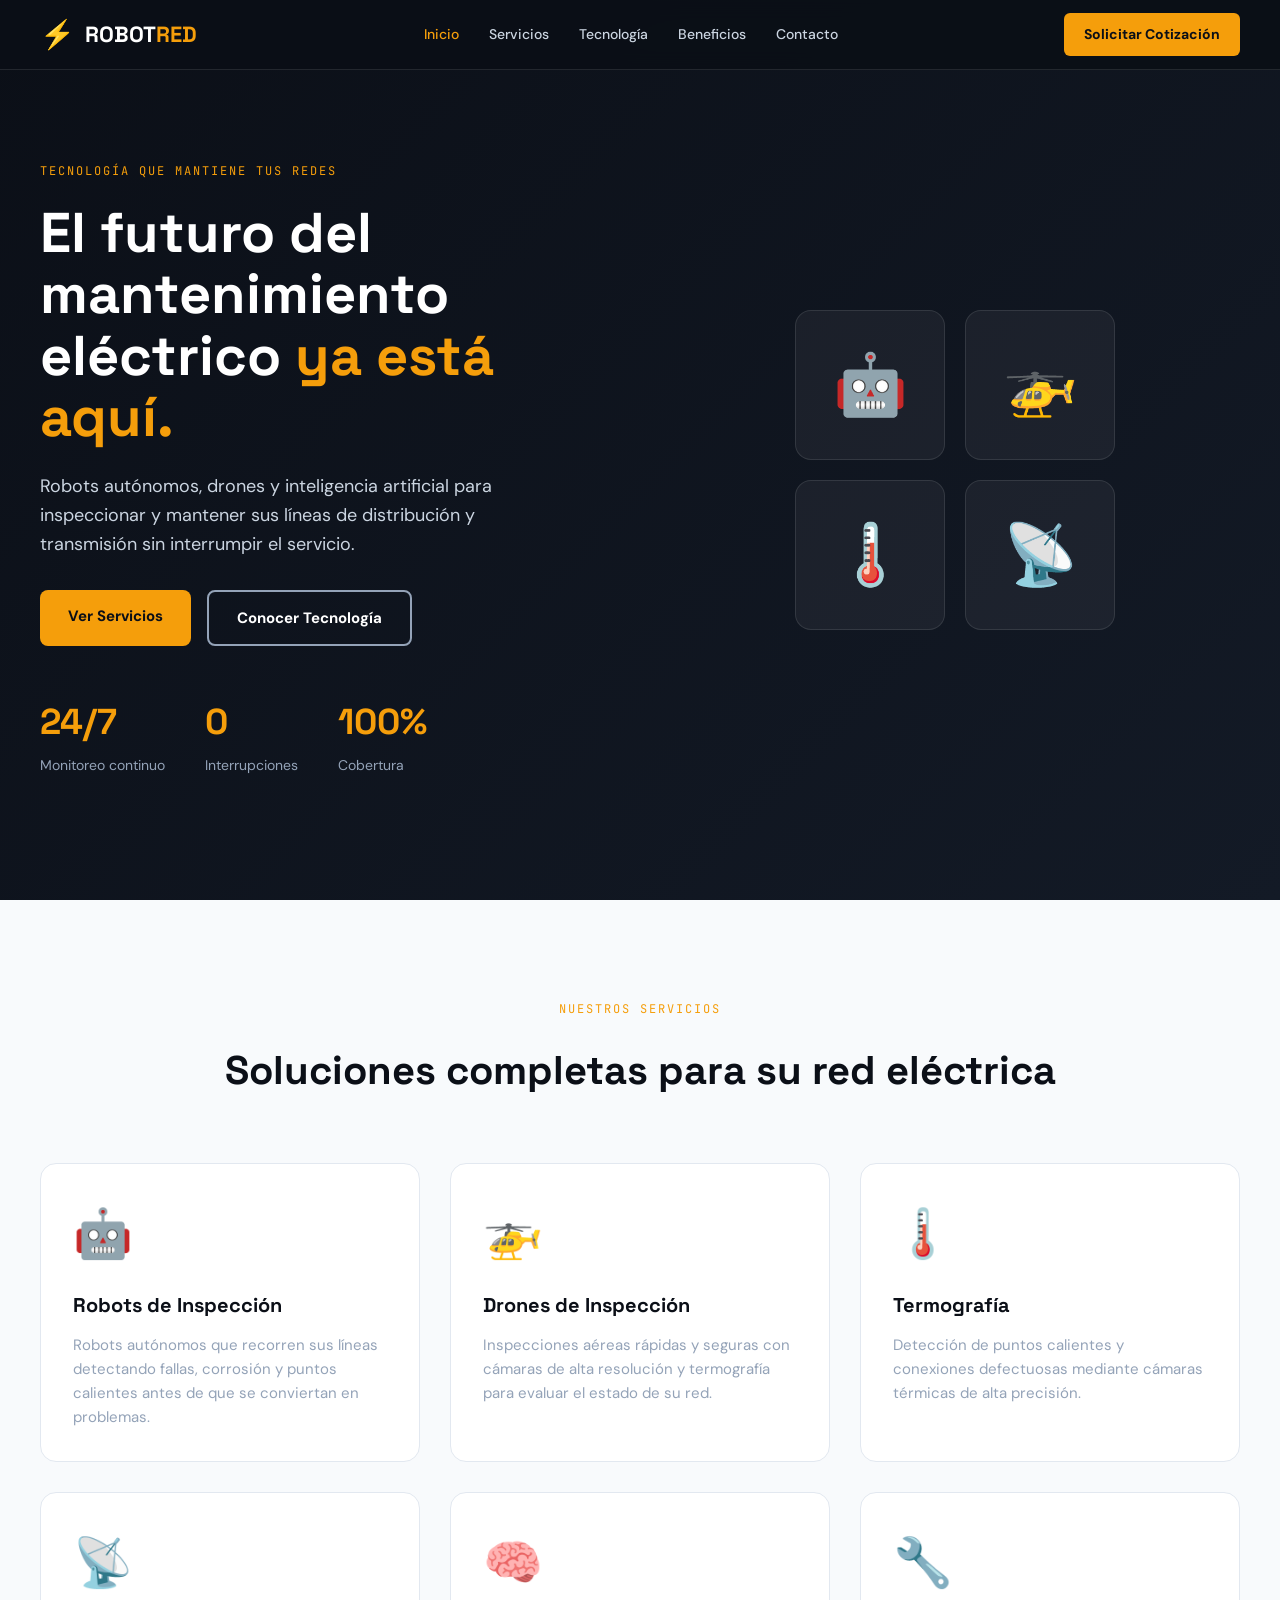
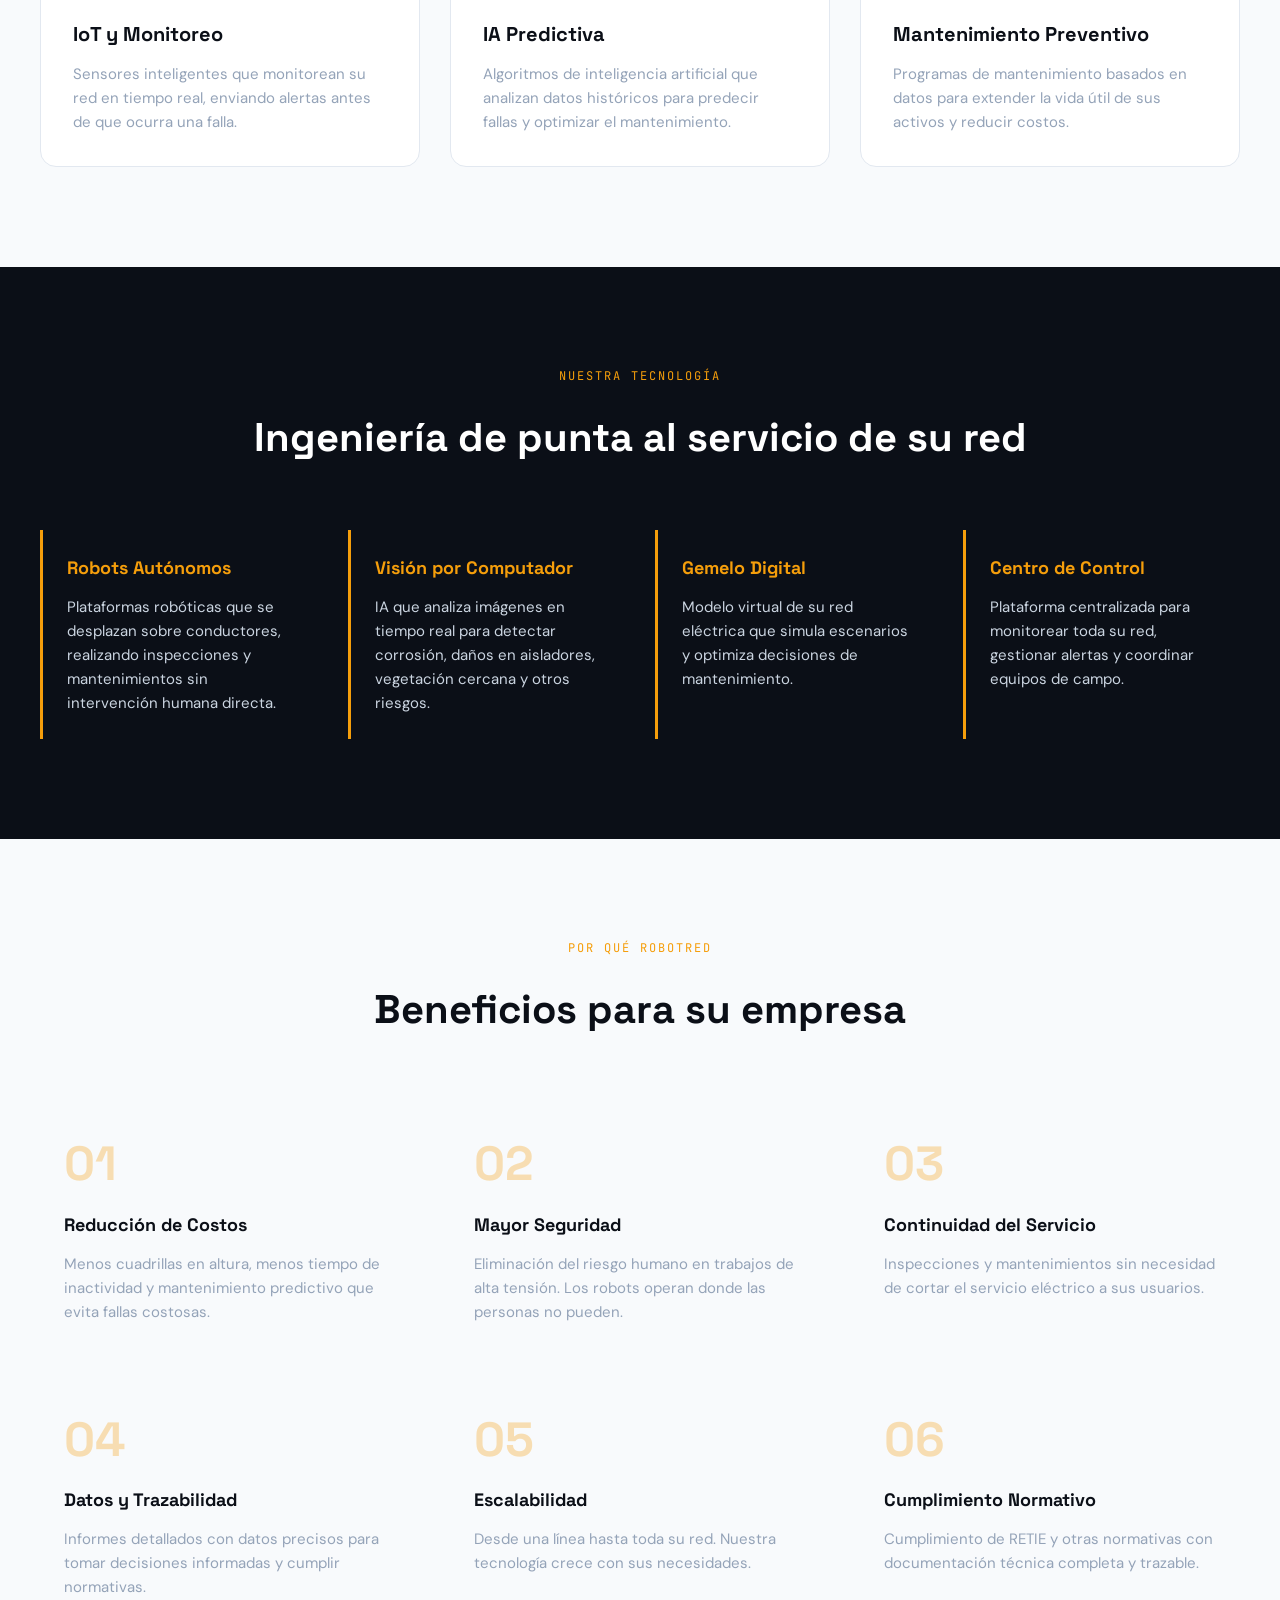
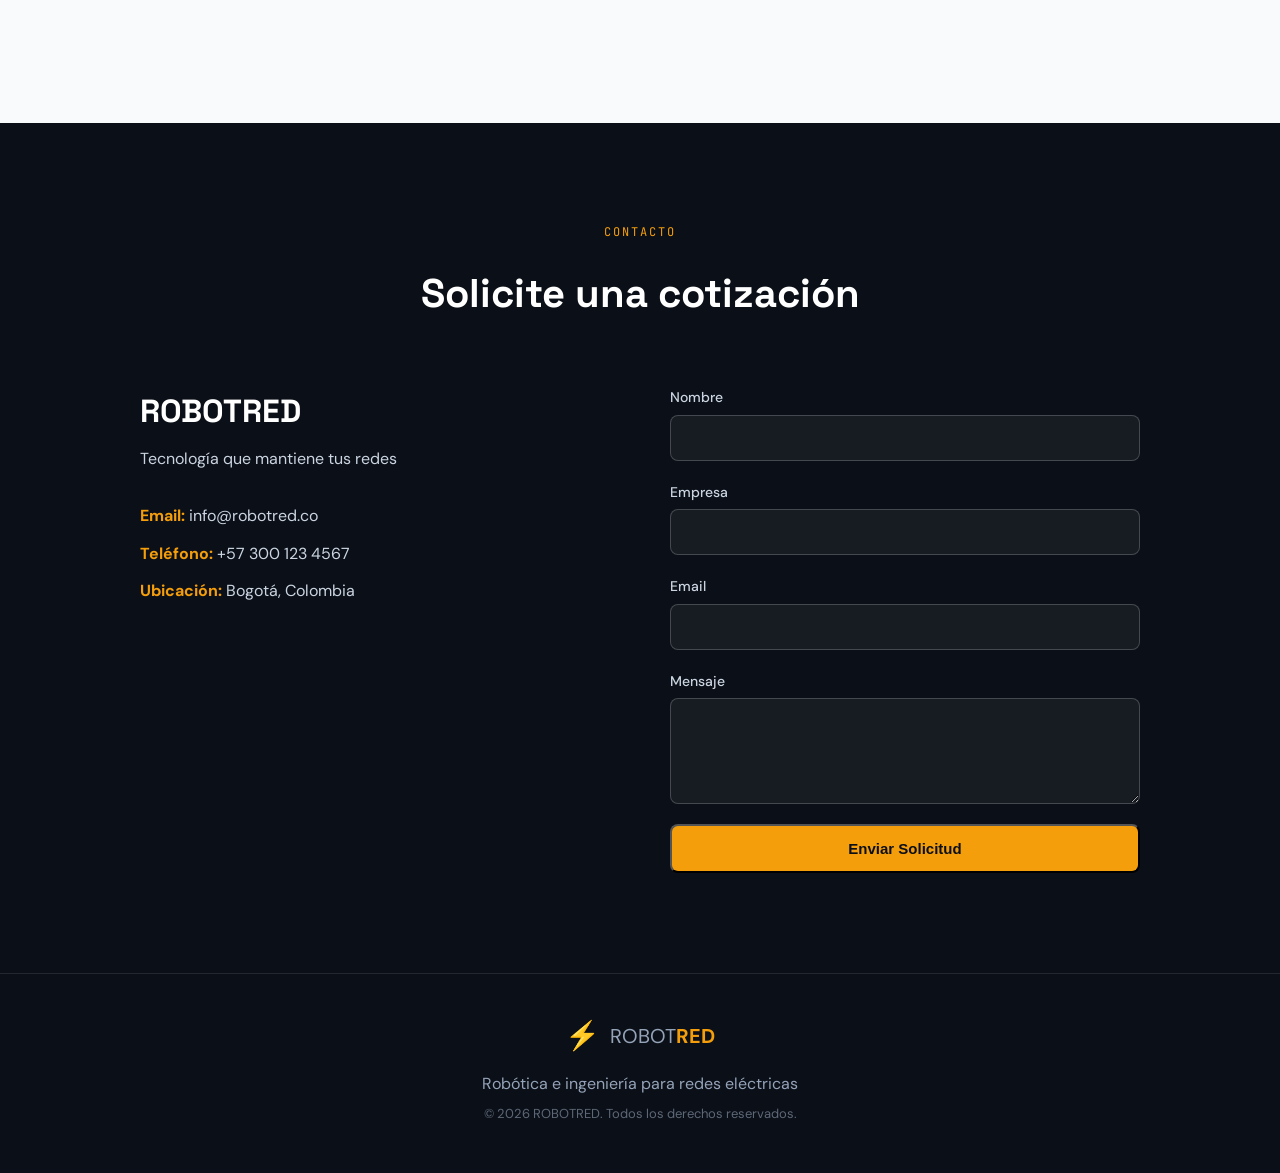
==== index.html @ 76679ec8 "feat: ROBOTRED - sitio comercial de robótica para redes eléctricas" ====
<!DOCTYPE html>
<html lang="es">
<head>
  <meta charset="UTF-8">
  <meta name="viewport" content="width=device-width, initial-scale=1.0">
  <title>ROBOTRED — Robótica para Redes Eléctricas</title>
  <meta name="description" content="ROBOTRED: Tecnología robótica para el mantenimiento de líneas de distribución y transmisión eléctrica. Drones, robots, termografía e IA.">
  <link rel="preconnect" href="https://fonts.googleapis.com">
  <link rel="preconnect" href="https://fonts.gstatic.com" crossorigin>
  <link href="https://fonts.googleapis.com/css2?family=Space+Grotesk:wght@400;500;600;700&family=DM+Sans:wght@400;500;700&family=JetBrains+Mono:wght@400;500&display=swap" rel="stylesheet">
  <link rel="stylesheet" href="styles.css">
</head>
<body>
  <header class="topbar">
    <a class="brand" href="#inicio">
      <span class="brand-icon">⚡</span>
      <span class="brand-text">ROBOT<strong>RED</strong></span>
    </a>
    <nav>
      <a href="#inicio" class="active">Inicio</a>
      <a href="#servicios">Servicios</a>
      <a href="#tecnologia">Tecnología</a>
      <a href="#beneficios">Beneficios</a>
      <a href="#contacto">Contacto</a>
    </nav>
    <a class="cta-button" href="#contacto">Solicitar Cotización</a>
  </header>

  <main id="inicio">
    <section class="hero">
      <div class="hero-content">
        <p class="eyebrow">TECNOLOGÍA QUE MANTIENE TUS REDES</p>
        <h1>El futuro del mantenimiento eléctrico <em>ya está aquí.</em></h1>
        <p class="lede">Robots autónomos, drones y inteligencia artificial para inspeccionar y mantener sus líneas de distribución y transmisión sin interrumpir el servicio.</p>
        <div class="hero-actions">
          <a class="button primary" href="#servicios">Ver Servicios</a>
          <a class="button secondary" href="#tecnologia">Conocer Tecnología</a>
        </div>
        <div class="hero-stats">
          <div class="stat"><strong>24/7</strong><span>Monitoreo continuo</span></div>
          <div class="stat"><strong>0</strong><span>Interrupciones</span></div>
          <div class="stat"><strong>100%</strong><span>Cobertura</span></div>
        </div>
      </div>
      <div class="hero-visual">
        <div class="visual-grid">
          <div class="visual-item v1">🤖</div>
          <div class="visual-item v2">🚁</div>
          <div class="visual-item v3">🌡️</div>
          <div class="visual-item v4">📡</div>
        </div>
      </div>
    </section>

    <section id="servicios" class="section">
      <div class="section-header">
        <p class="eyebrow">NUESTROS SERVICIOS</p>
        <h2>Soluciones completas para su red eléctrica</h2>
      </div>
      <div class="services-grid">
        <div class="service-card">
          <div class="service-icon">🤖</div>
          <h3>Robots de Inspección</h3>
          <p>Robots autónomos que recorren sus líneas detectando fallas, corrosión y puntos calientes antes de que se conviertan en problemas.</p>
        </div>
        <div class="service-card">
          <div class="service-icon">🚁</div>
          <h3>Drones de Inspección</h3>
          <p>Inspecciones aéreas rápidas y seguras con cámaras de alta resolución y termografía para evaluar el estado de su red.</p>
        </div>
        <div class="service-card">
          <div class="service-icon">🌡️</div>
          <h3>Termografía</h3>
          <p>Detección de puntos calientes y conexiones defectuosas mediante cámaras térmicas de alta precisión.</p>
        </div>
        <div class="service-card">
          <div class="service-icon">📡</div>
          <h3>IoT y Monitoreo</h3>
          <p>Sensores inteligentes que monitorean su red en tiempo real, enviando alertas antes de que ocurra una falla.</p>
        </div>
        <div class="service-card">
          <div class="service-icon">🧠</div>
          <h3>IA Predictiva</h3>
          <p>Algoritmos de inteligencia artificial que analizan datos históricos para predecir fallas y optimizar el mantenimiento.</p>
        </div>
        <div class="service-card">
          <div class="service-icon">🔧</div>
          <h3>Mantenimiento Preventivo</h3>
          <p>Programas de mantenimiento basados en datos para extender la vida útil de sus activos y reducir costos.</p>
        </div>
      </div>
    </section>

    <section id="tecnologia" class="section section-dark">
      <div class="section-header">
        <p class="eyebrow">NUESTRA TECNOLOGÍA</p>
        <h2>Ingeniería de punta al servicio de su red</h2>
      </div>
      <div class="tech-grid">
        <div class="tech-item">
          <h4>Robots Autónomos</h4>
          <p>Plataformas robóticas que se desplazan sobre conductores, realizando inspecciones y mantenimientos sin intervención humana directa.</p>
        </div>
        <div class="tech-item">
          <h4>Visión por Computador</h4>
          <p>IA que analiza imágenes en tiempo real para detectar corrosión, daños en aisladores, vegetación cercana y otros riesgos.</p>
        </div>
        <div class="tech-item">
          <h4>Gemelo Digital</h4>
          <p>Modelo virtual de su red eléctrica que simula escenarios y optimiza decisiones de mantenimiento.</p>
        </div>
        <div class="tech-item">
          <h4>Centro de Control</h4>
          <p>Plataforma centralizada para monitorear toda su red, gestionar alertas y coordinar equipos de campo.</p>
        </div>
      </div>
    </section>

    <section id="beneficios" class="section">
      <div class="section-header">
        <p class="eyebrow">POR QUÉ ROBOTRED</p>
        <h2>Beneficios para su empresa</h2>
      </div>
      <div class="benefits-grid">
        <div class="benefit-item">
          <span class="benefit-number">01</span>
          <h4>Reducción de Costos</h4>
          <p>Menos cuadrillas en altura, menos tiempo de inactividad y mantenimiento predictivo que evita fallas costosas.</p>
        </div>
        <div class="benefit-item">
          <span class="benefit-number">02</span>
          <h4>Mayor Seguridad</h4>
          <p>Eliminación del riesgo humano en trabajos de alta tensión. Los robots operan donde las personas no pueden.</p>
        </div>
        <div class="benefit-item">
          <span class="benefit-number">03</span>
          <h4>Continuidad del Servicio</h4>
          <p>Inspecciones y mantenimientos sin necesidad de cortar el servicio eléctrico a sus usuarios.</p>
        </div>
        <div class="benefit-item">
          <span class="benefit-number">04</span>
          <h4>Datos y Trazabilidad</h4>
          <p>Informes detallados con datos precisos para tomar decisiones informadas y cumplir normativas.</p>
        </div>
        <div class="benefit-item">
          <span class="benefit-number">05</span>
          <h4>Escalabilidad</h4>
          <p>Desde una línea hasta toda su red. Nuestra tecnología crece con sus necesidades.</p>
        </div>
        <div class="benefit-item">
          <span class="benefit-number">06</span>
          <h4>Cumplimiento Normativo</h4>
          <p>Cumplimiento de RETIE y otras normativas con documentación técnica completa y trazable.</p>
        </div>
      </div>
    </section>

    <section id="contacto" class="section section-dark">
      <div class="section-header">
        <p class="eyebrow">CONTACTO</p>
        <h2>Solicite una cotización</h2>
      </div>
      <div class="contact-grid">
        <div class="contact-info">
          <h3>ROBOTRED</h3>
          <p>Tecnología que mantiene tus redes</p>
          <div class="contact-details">
            <p><strong>Email:</strong> info@robotred.co</p>
            <p><strong>Teléfono:</strong> +57 300 123 4567</p>
            <p><strong>Ubicación:</strong> Bogotá, Colombia</p>
          </div>
        </div>
        <form class="contact-form" onsubmit="event.preventDefault(); alert('Gracias por su contacto. Nos comunicaremos pronto.');">
          <div class="form-group">
            <label for="nombre">Nombre</label>
            <input type="text" id="nombre" required>
          </div>
          <div class="form-group">
            <label for="empresa">Empresa</label>
            <input type="text" id="empresa" required>
          </div>
          <div class="form-group">
            <label for="email">Email</label>
            <input type="email" id="email" required>
          </div>
          <div class="form-group">
            <label for="mensaje">Mensaje</label>
            <textarea id="mensaje" rows="4" required></textarea>
          </div>
          <button type="submit" class="button primary full-width">Enviar Solicitud</button>
        </form>
      </div>
    </section>
  </main>

  <footer>
    <div class="footer-content">
      <div class="footer-brand">
        <span class="brand-icon">⚡</span>
        <span class="brand-text">ROBOT<strong>RED</strong></span>
      </div>
      <p>Robótica e ingeniería para redes eléctricas</p>
      <p class="copyright">© 2026 ROBOTRED. Todos los derechos reservados.</p>
    </div>
  </footer>

  <script src="app.js"></script>
</body>
</html>
---- styles.css ----
:root {
  --navy: #0B0F17;
  --navy-2: #131A26;
  --blue: #0284C7;
  --blue-light: #38BDF8;
  --amber: #F59E0B;
  --amber-light: #FBBF24;
  --white: #FFFFFF;
  --gray: #94A3B8;
  --gray-light: #CBD5E1;
  --bg: #F8FAFC;
}

* {
  margin: 0;
  padding: 0;
  box-sizing: border-box;
}

html {
  scroll-behavior: smooth;
}

body {
  font-family: 'DM Sans', sans-serif;
  color: var(--navy);
  background: var(--bg);
  line-height: 1.6;
}

.topbar {
  position: fixed;
  top: 0;
  left: 0;
  right: 0;
  height: 70px;
  background: rgba(11, 15, 23, 0.95);
  backdrop-filter: blur(10px);
  display: flex;
  align-items: center;
  justify-content: space-between;
  padding: 0 40px;
  z-index: 1000;
  border-bottom: 1px solid rgba(255,255,255,0.1);
}

.brand {
  display: flex;
  align-items: center;
  gap: 10px;
  text-decoration: none;
  color: var(--white);
  font-family: 'Space Grotesk', sans-serif;
  font-size: 22px;
  font-weight: 700;
}

.brand-icon {
  color: var(--amber);
  font-size: 28px;
}

.brand-text strong {
  color: var(--amber);
}

nav {
  display: flex;
  gap: 30px;
}

nav a {
  color: var(--gray-light);
  text-decoration: none;
  font-size: 14px;
  font-weight: 500;
  transition: color 0.2s;
}

nav a:hover,
nav a.active {
  color: var(--amber);
}

.cta-button {
  background: var(--amber);
  color: var(--navy);
  padding: 10px 20px;
  border-radius: 6px;
  text-decoration: none;
  font-weight: 700;
  font-size: 14px;
  transition: background 0.2s, transform 0.2s;
}

.cta-button:hover {
  background: var(--amber-light);
  transform: translateY(-1px);
}

.hero {
  min-height: 100vh;
  display: grid;
  grid-template-columns: 1fr 1fr;
  align-items: center;
  gap: 60px;
  padding: 120px 40px 80px;
  background: linear-gradient(135deg, var(--navy) 0%, var(--navy-2) 100%);
  color: var(--white);
}

.eyebrow {
  font-family: 'JetBrains Mono', monospace;
  font-size: 12px;
  letter-spacing: 2px;
  color: var(--amber);
  margin-bottom: 20px;
}

.hero h1 {
  font-family: 'Space Grotesk', sans-serif;
  font-size: 56px;
  font-weight: 700;
  line-height: 1.1;
  margin-bottom: 24px;
}

.hero h1 em {
  color: var(--amber);
  font-style: normal;
}

.lede {
  font-size: 18px;
  color: var(--gray-light);
  margin-bottom: 32px;
  max-width: 500px;
}

.hero-actions {
  display: flex;
  gap: 16px;
  margin-bottom: 48px;
}

.button {
  padding: 14px 28px;
  border-radius: 8px;
  text-decoration: none;
  font-weight: 700;
  font-size: 15px;
  transition: all 0.2s;
  display: inline-block;
}

.button.primary {
  background: var(--amber);
  color: var(--navy);
}

.button.primary:hover {
  background: var(--amber-light);
  transform: translateY(-2px);
}

.button.secondary {
  background: transparent;
  color: var(--white);
  border: 2px solid var(--gray);
}

.button.secondary:hover {
  border-color: var(--amber);
  color: var(--amber);
}

.hero-stats {
  display: flex;
  gap: 40px;
}

.stat strong {
  display: block;
  font-family: 'Space Grotesk', sans-serif;
  font-size: 36px;
  color: var(--amber);
}

.stat span {
  font-size: 14px;
  color: var(--gray);
}

.hero-visual {
  display: flex;
  align-items: center;
  justify-content: center;
}

.visual-grid {
  display: grid;
  grid-template-columns: repeat(2, 1fr);
  gap: 20px;
}

.visual-item {
  width: 150px;
  height: 150px;
  background: rgba(255,255,255,0.05);
  border: 1px solid rgba(255,255,255,0.1);
  border-radius: 16px;
  display: flex;
  align-items: center;
  justify-content: center;
  font-size: 60px;
  transition: transform 0.3s, background 0.3s;
}

.visual-item:hover {
  transform: scale(1.05);
  background: rgba(245, 158, 11, 0.1);
}

.section {
  padding: 100px 40px;
}

.section-dark {
  background: var(--navy);
  color: var(--white);
}

.section-header {
  text-align: center;
  margin-bottom: 60px;
}

.section-header h2 {
  font-family: 'Space Grotesk', sans-serif;
  font-size: 40px;
  margin-top: 10px;
}

.services-grid {
  display: grid;
  grid-template-columns: repeat(auto-fit, minmax(300px, 1fr));
  gap: 30px;
  max-width: 1200px;
  margin: 0 auto;
}

.service-card {
  background: var(--white);
  padding: 32px;
  border-radius: 16px;
  border: 1px solid #E2E8F0;
  transition: transform 0.2s, box-shadow 0.2s;
}

.service-card:hover {
  transform: translateY(-4px);
  box-shadow: 0 10px 30px rgba(0,0,0,0.1);
}

.service-icon {
  font-size: 48px;
  margin-bottom: 16px;
}

.service-card h3 {
  font-family: 'Space Grotesk', sans-serif;
  font-size: 20px;
  margin-bottom: 12px;
}

.service-card p {
  color: var(--gray);
  font-size: 15px;
}

.tech-grid {
  display: grid;
  grid-template-columns: repeat(auto-fit, minmax(250px, 1fr));
  gap: 30px;
  max-width: 1200px;
  margin: 0 auto;
}

.tech-item {
  padding: 24px;
  border-left: 3px solid var(--amber);
}

.tech-item h4 {
  font-family: 'Space Grotesk', sans-serif;
  font-size: 18px;
  margin-bottom: 12px;
  color: var(--amber);
}

.tech-item p {
  color: var(--gray-light);
  font-size: 15px;
}

.benefits-grid {
  display: grid;
  grid-template-columns: repeat(auto-fit, minmax(300px, 1fr));
  gap: 30px;
  max-width: 1200px;
  margin: 0 auto;
}

.benefit-item {
  padding: 24px;
}

.benefit-number {
  font-family: 'Space Grotesk', sans-serif;
  font-size: 48px;
  font-weight: 700;
  color: var(--amber);
  opacity: 0.3;
  display: block;
  margin-bottom: 8px;
}

.benefit-item h4 {
  font-family: 'Space Grotesk', sans-serif;
  font-size: 18px;
  margin-bottom: 12px;
}

.benefit-item p {
  color: var(--gray);
  font-size: 15px;
}

.contact-grid {
  display: grid;
  grid-template-columns: 1fr 1fr;
  gap: 60px;
  max-width: 1000px;
  margin: 0 auto;
}

.contact-info h3 {
  font-family: 'Space Grotesk', sans-serif;
  font-size: 32px;
  margin-bottom: 8px;
}

.contact-info > p {
  color: var(--gray-light);
  margin-bottom: 32px;
}

.contact-details p {
  margin-bottom: 12px;
  color: var(--gray-light);
}

.contact-details strong {
  color: var(--amber);
}

.contact-form {
  display: flex;
  flex-direction: column;
  gap: 20px;
}

.form-group {
  display: flex;
  flex-direction: column;
  gap: 6px;
}

.form-group label {
  font-size: 14px;
  font-weight: 500;
  color: var(--gray-light);
}

.form-group input,
.form-group textarea {
  padding: 12px 16px;
  border-radius: 8px;
  border: 1px solid rgba(255,255,255,0.2);
  background: rgba(255,255,255,0.05);
  color: var(--white);
  font-family: 'DM Sans', sans-serif;
  font-size: 15px;
}

.form-group input:focus,
.form-group textarea:focus {
  outline: none;
  border-color: var(--amber);
}

.full-width {
  width: 100%;
  text-align: center;
}

footer {
  background: var(--navy);
  color: var(--gray);
  padding: 40px;
  text-align: center;
  border-top: 1px solid rgba(255,255,255,0.1);
}

.footer-brand {
  display: flex;
  align-items: center;
  justify-content: center;
  gap: 10px;
  margin-bottom: 12px;
}

.footer-brand .brand-text {
  font-size: 20px;
}

.footer-content p {
  margin-bottom: 8px;
}

.copyright {
  font-size: 13px;
  opacity: 0.6;
}

@media (max-width: 768px) {
  .topbar {
    padding: 0 20px;
  }

  nav {
    display: none;
  }

  .hero {
    grid-template-columns: 1fr;
    padding: 100px 20px 60px;
  }

  .hero h1 {
    font-size: 36px;
  }

  .hero-stats {
    flex-direction: column;
    gap: 20px;
  }

  .visual-grid {
    grid-template-columns: repeat(2, 1fr);
  }

  .visual-item {
    width: 100px;
    height: 100px;
    font-size: 40px;
  }

  .section {
    padding: 60px 20px;
  }

  .section-header h2 {
    font-size: 28px;
  }

  .contact-grid {
    grid-template-columns: 1fr;
  }
}
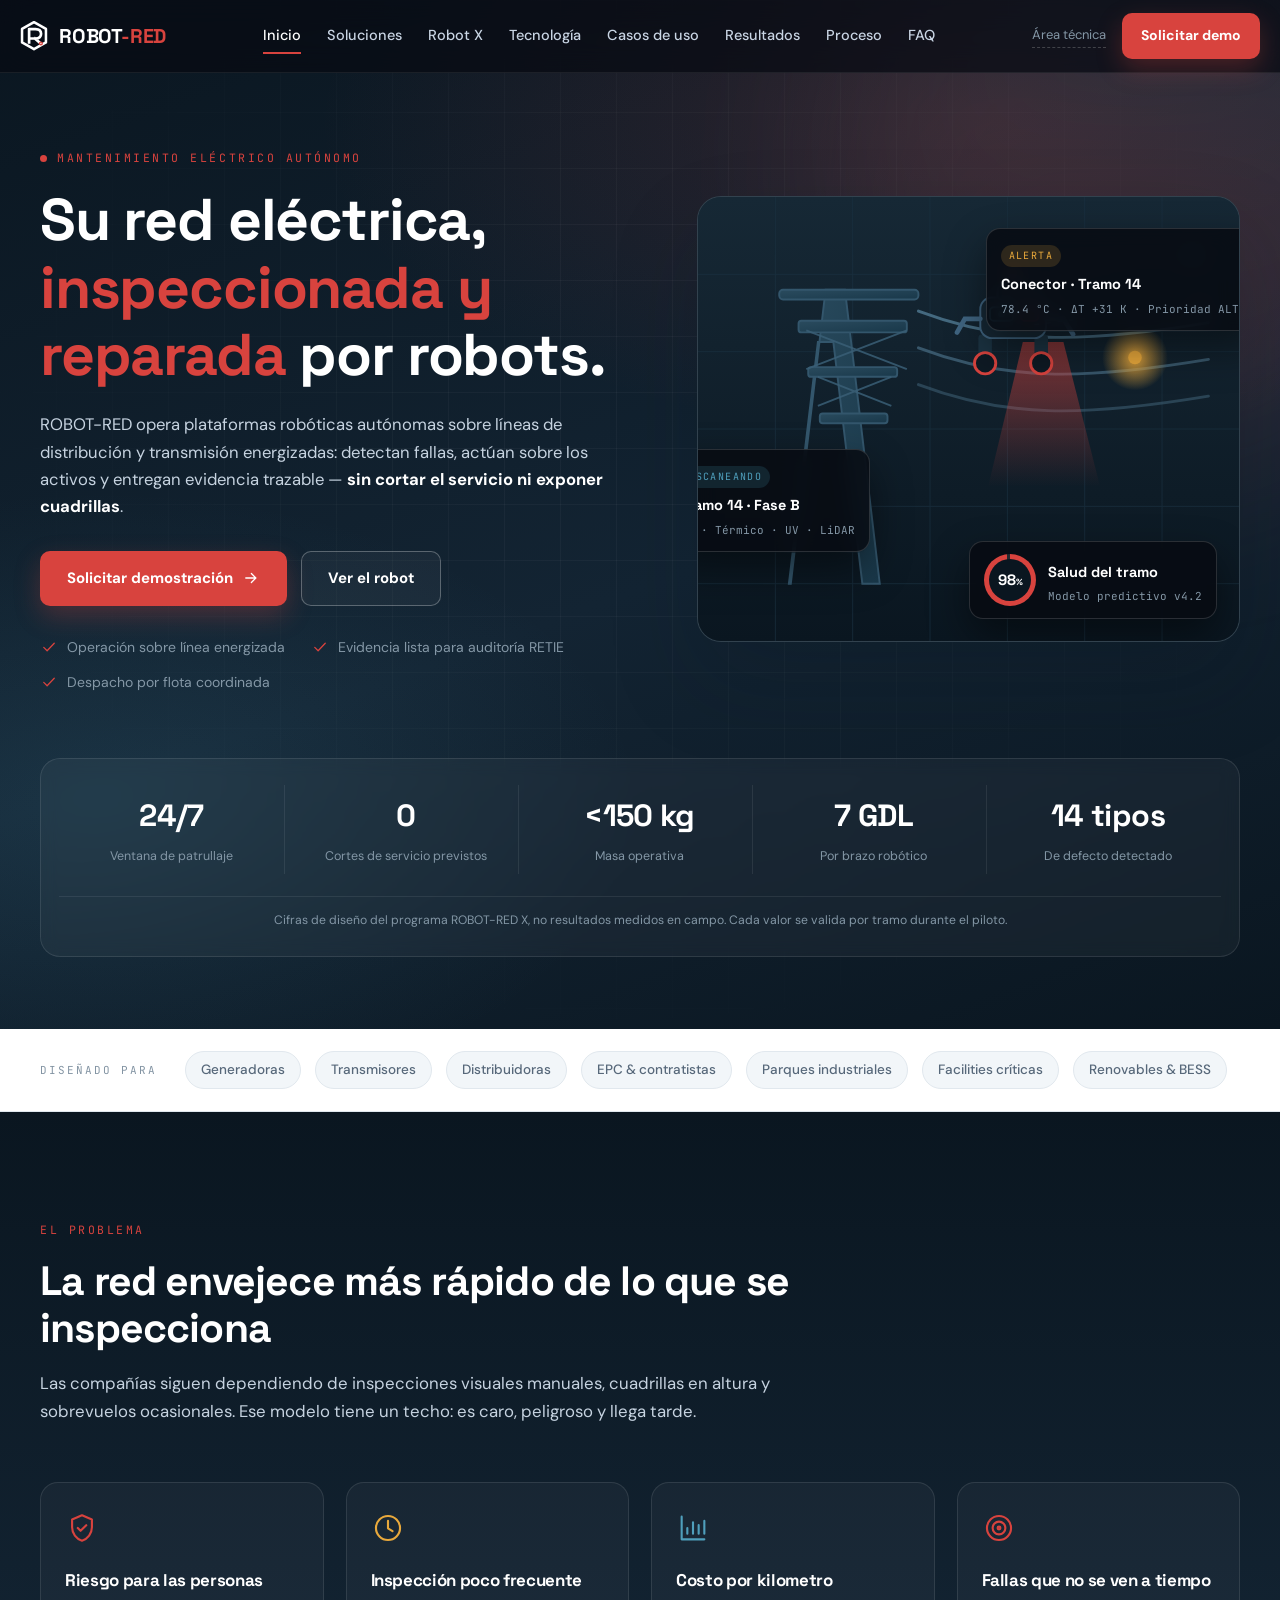
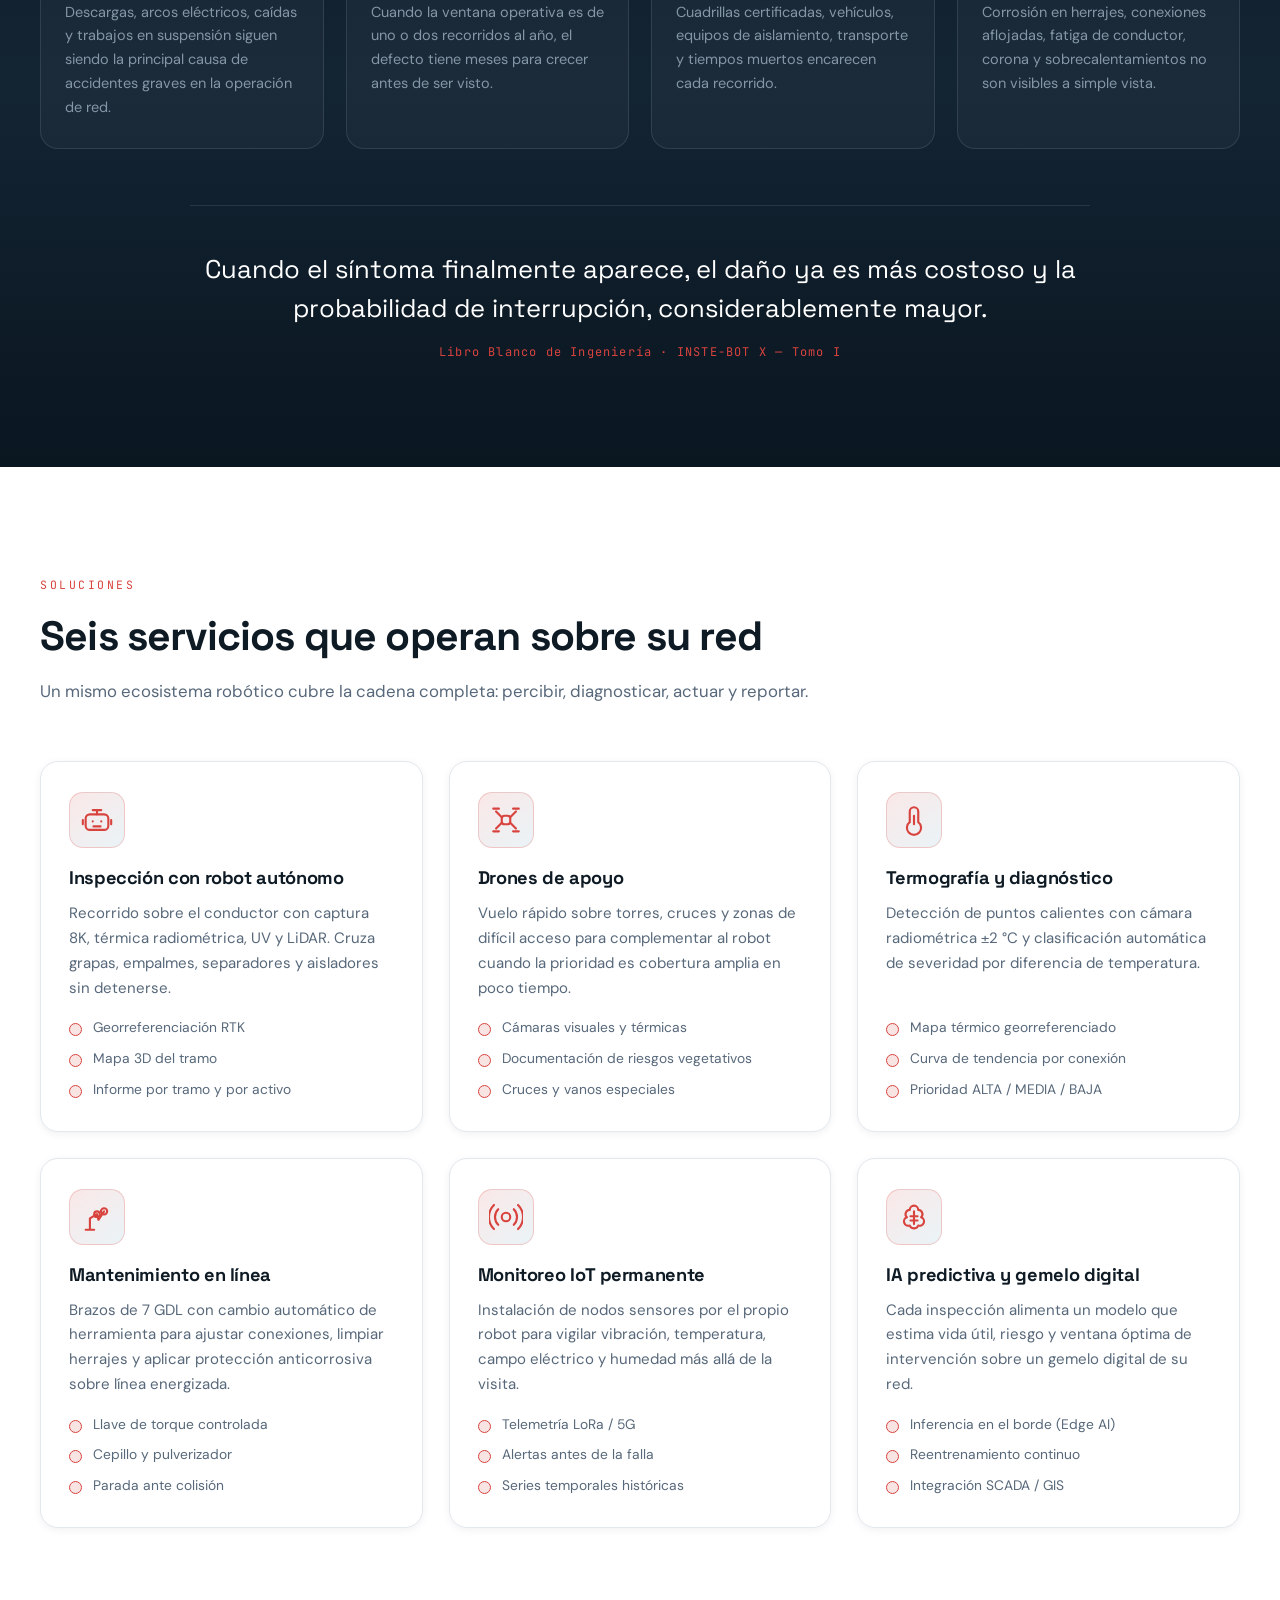
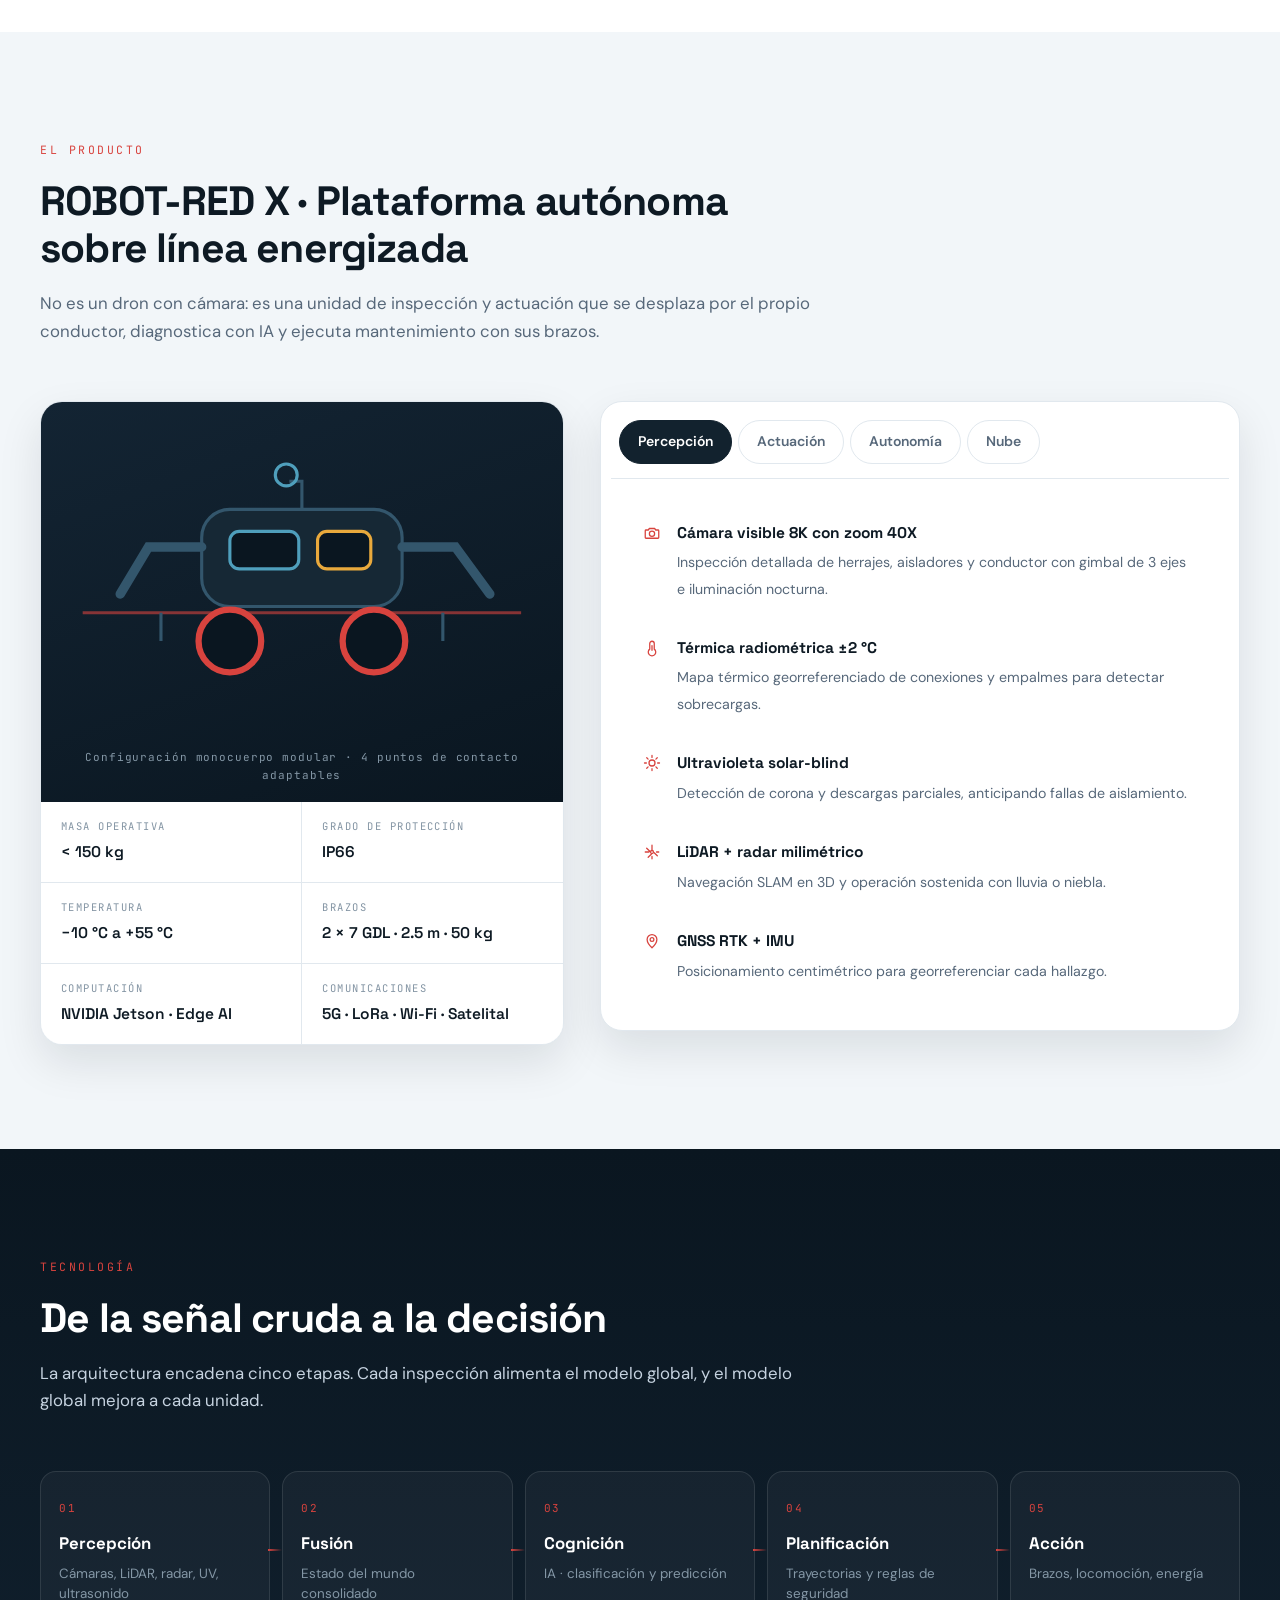
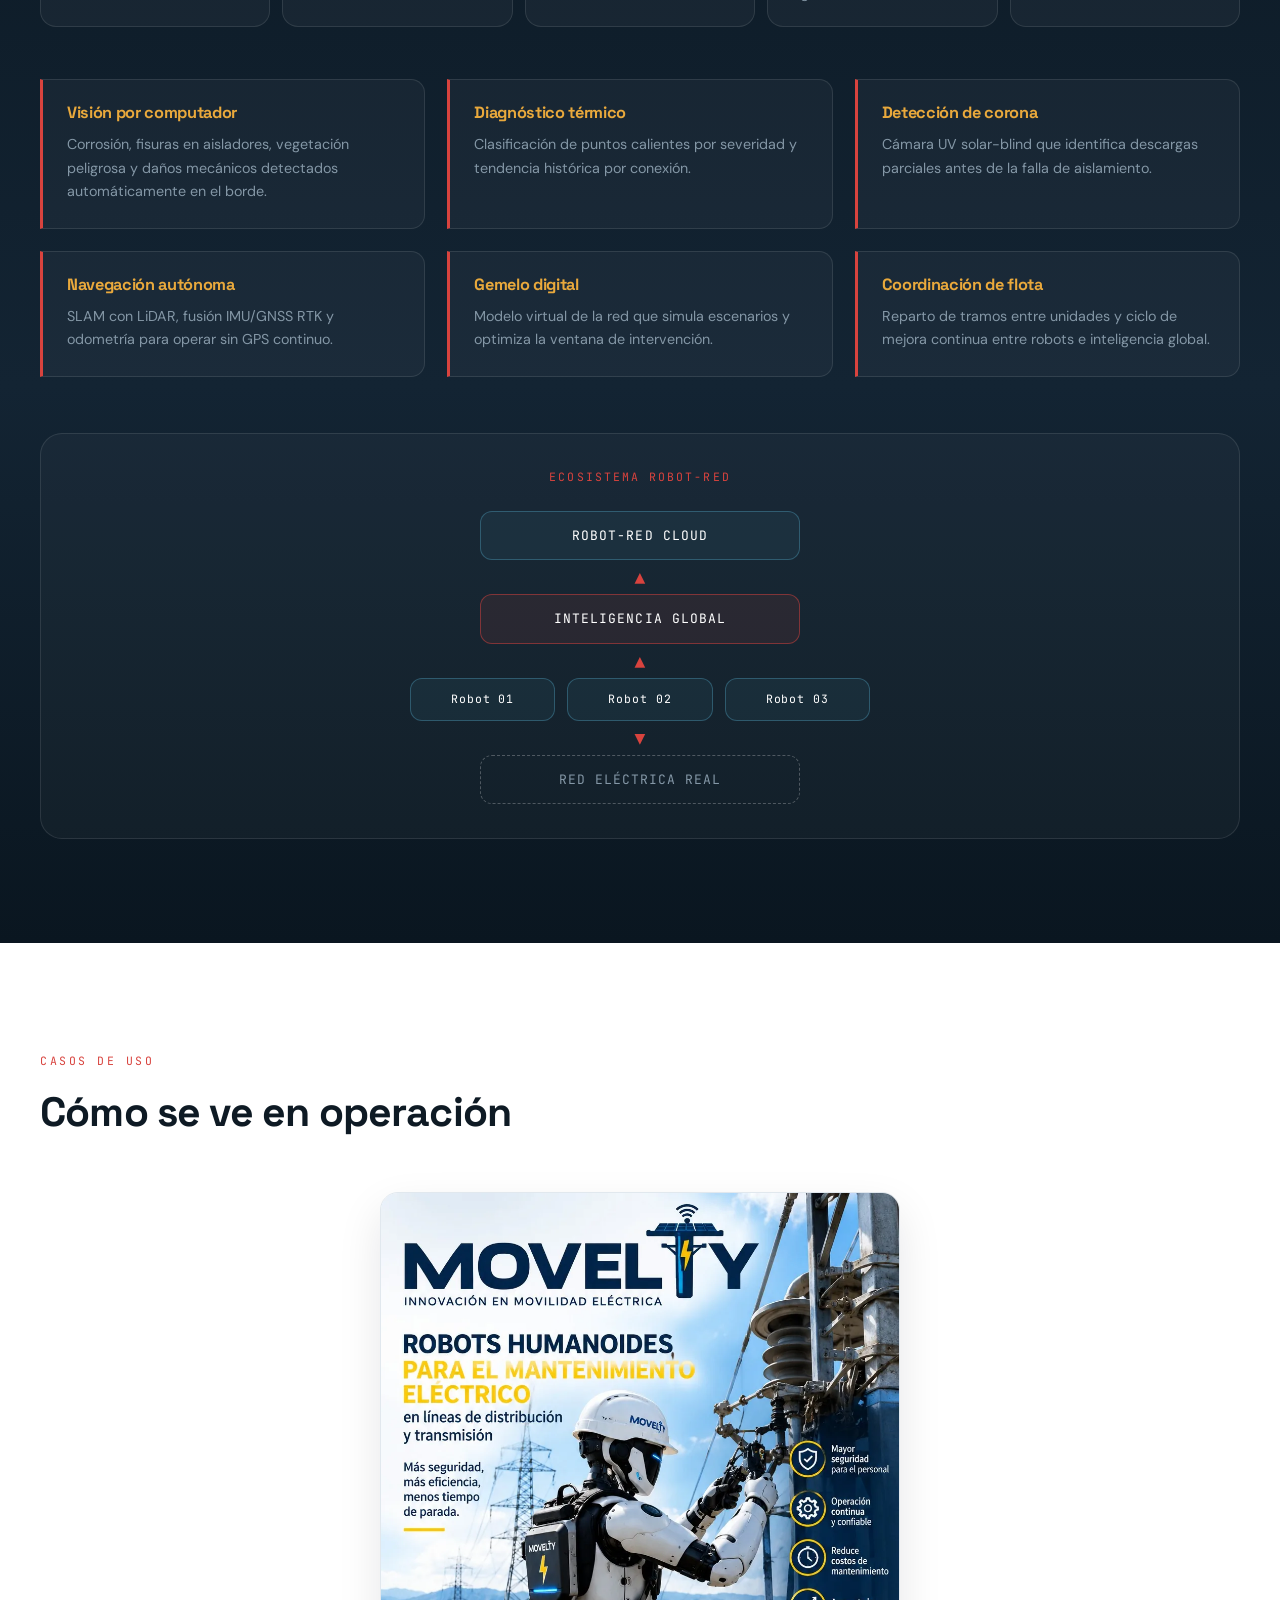
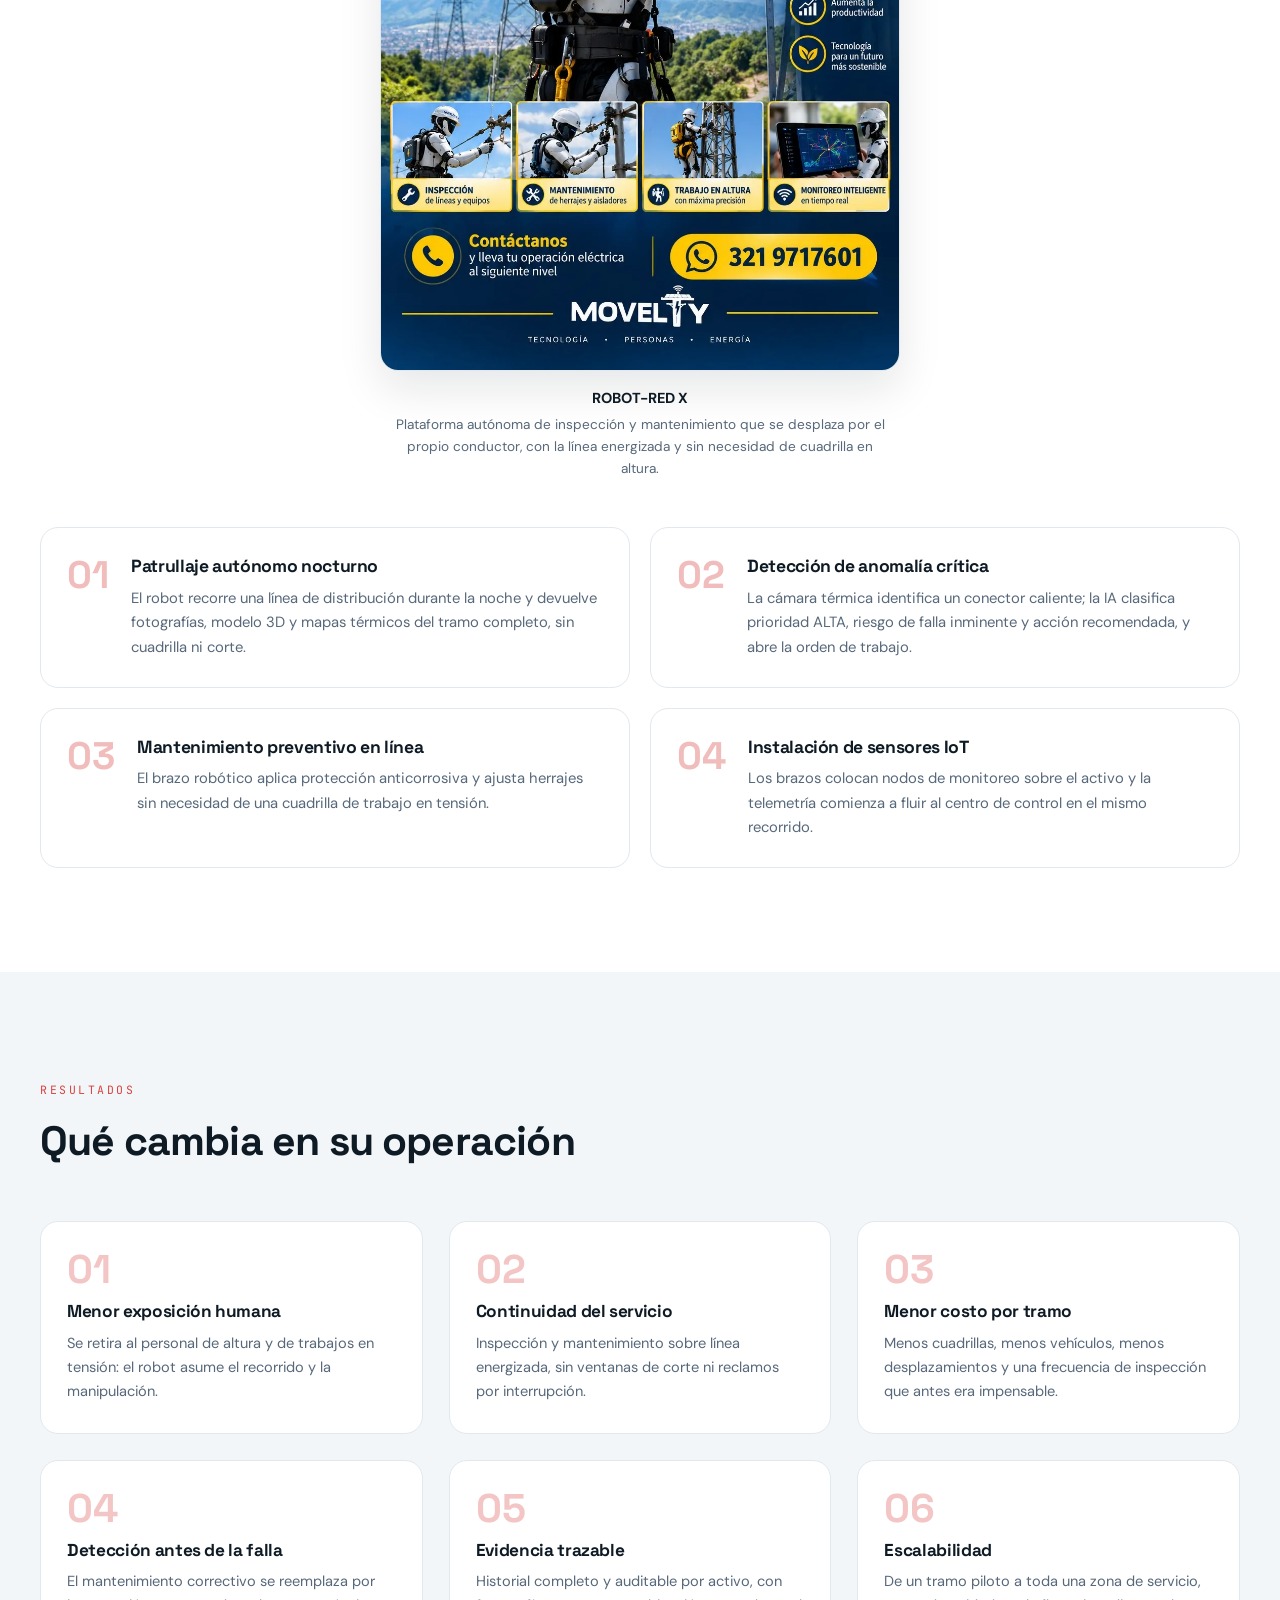
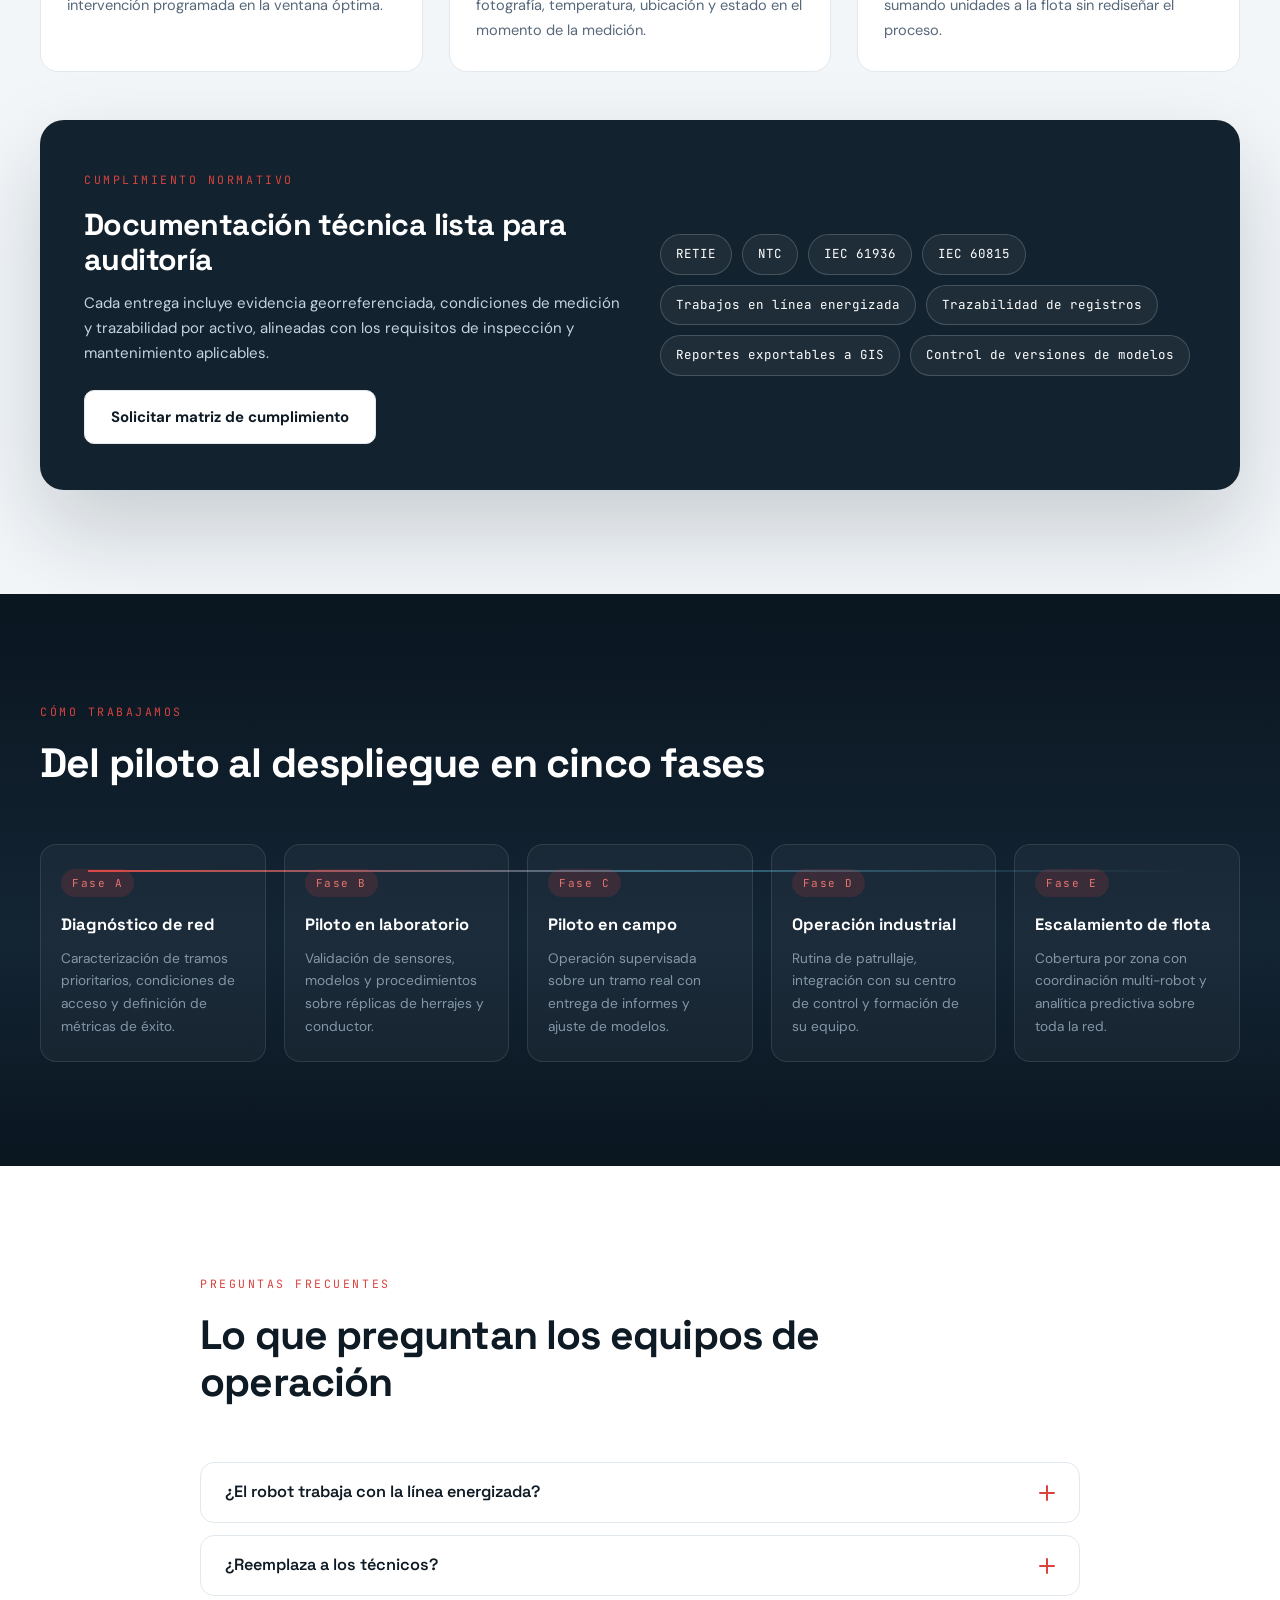
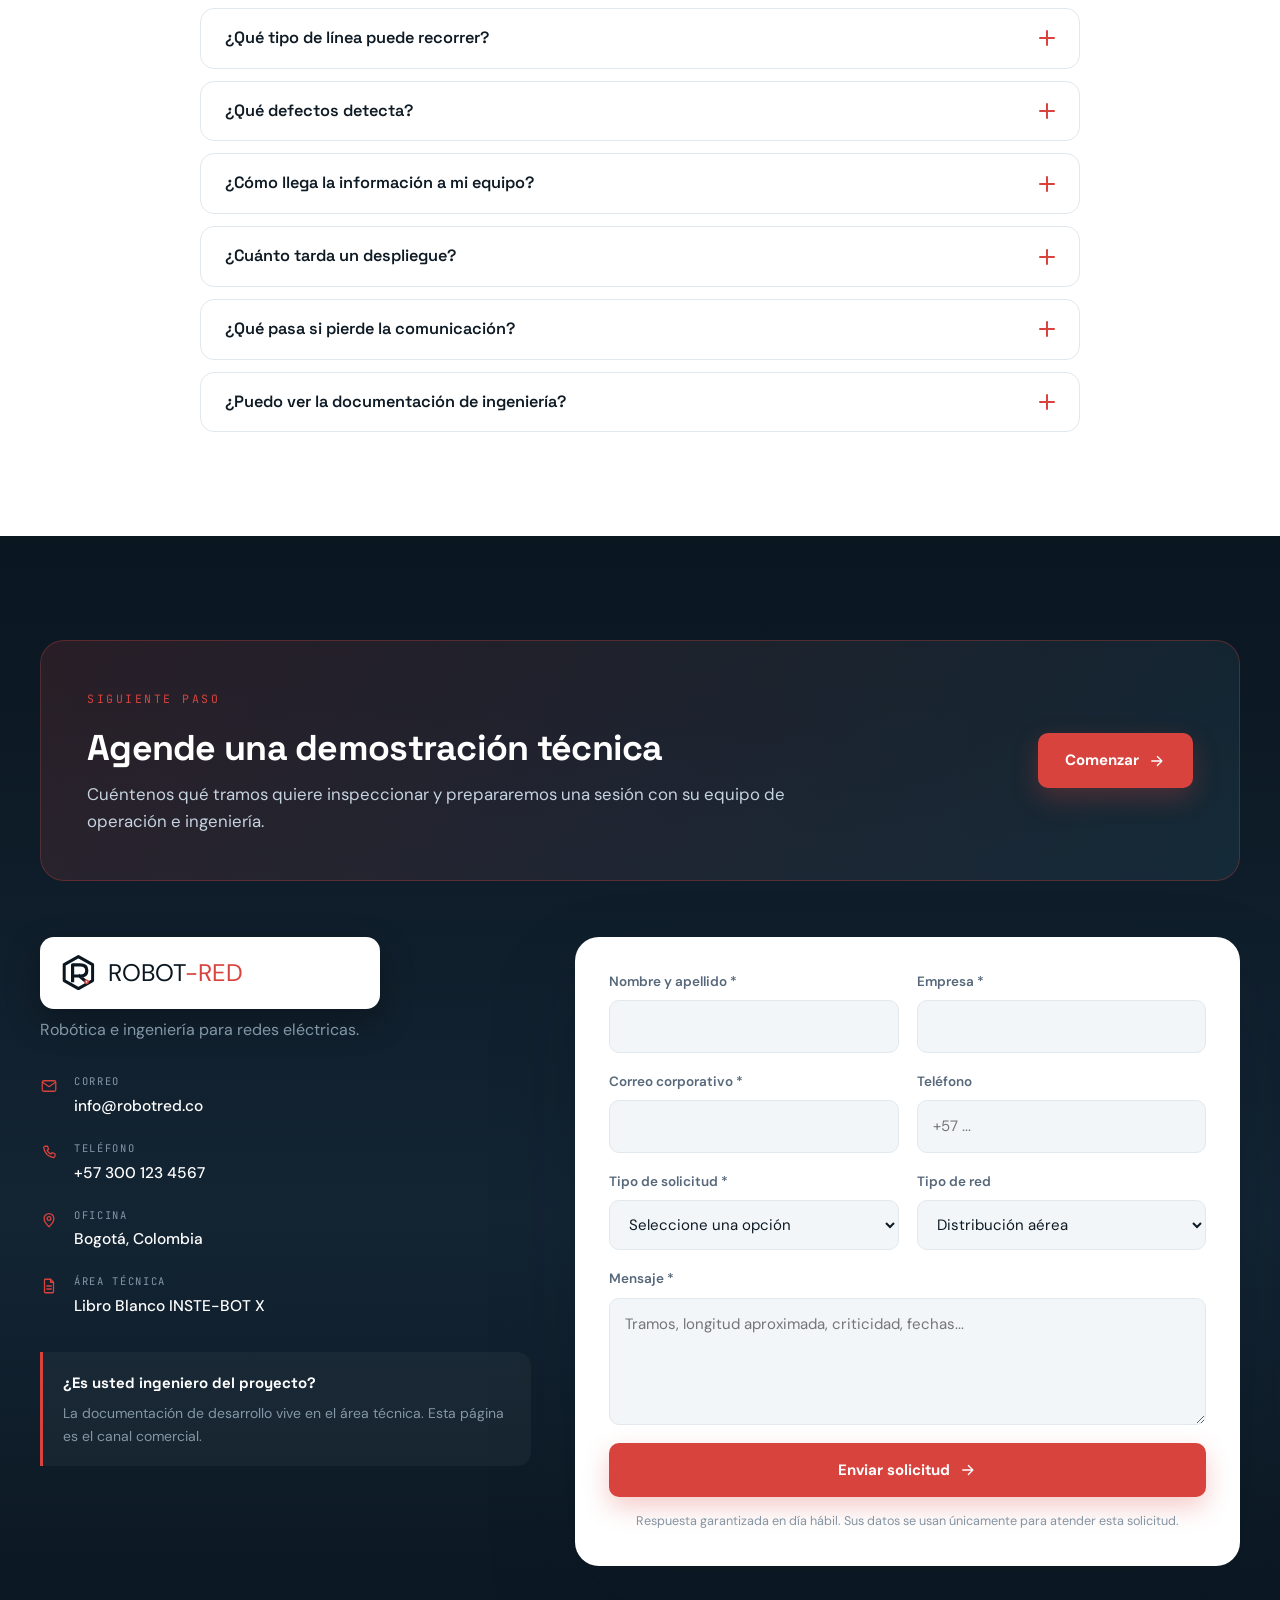
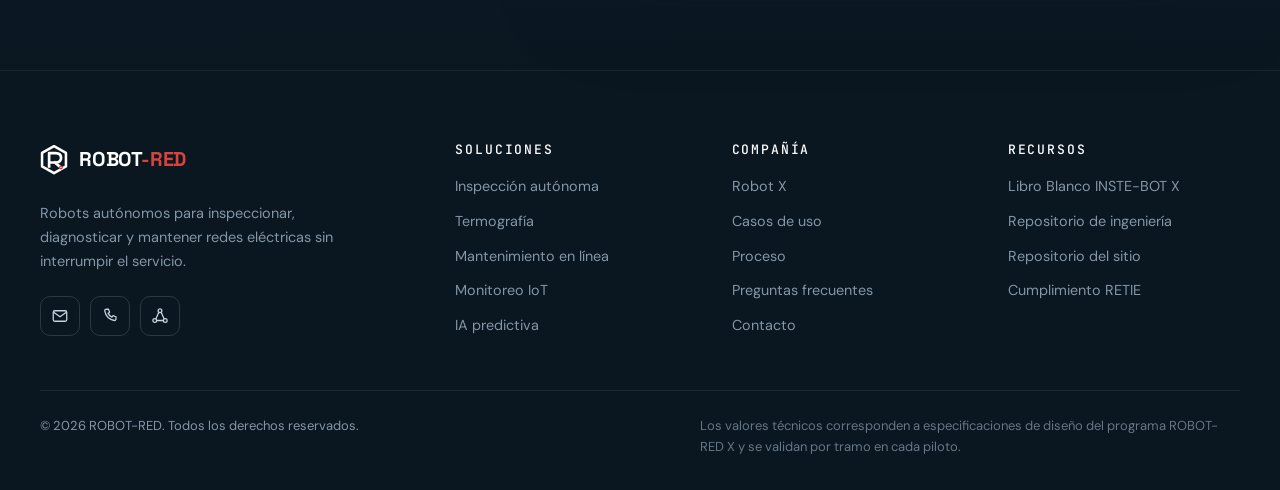
==== commit 8d22e883: "feat: formulario con Netlify Forms, despliegue a Netlify y assets reales El formulario solo abria el" ====
--- a/index.html
+++ b/index.html
@@ -3,207 +3,844 @@
 <head>
   <meta charset="UTF-8">
   <meta name="viewport" content="width=device-width, initial-scale=1.0">
-  <title>ROBOTRED — Robótica para Redes Eléctricas</title>
-  <meta name="description" content="ROBOTRED: Tecnología robótica para el mantenimiento de líneas de distribución y transmisión eléctrica. Drones, robots, termografía e IA.">
+  <title>ROBOT-RED — Robots autónomos para el mantenimiento de redes eléctricas</title>
+  <meta name="description" content="ROBOT-RED diseña y opera robots autónomos, drones y sistemas de IA para inspeccionar y mantener líneas de distribución y transmisión eléctrica sin interrumpir el servicio.">
+  <meta name="theme-color" content="#0A1620">
+  <meta name="author" content="ROBOT-RED">
+  <meta name="robots" content="index, follow">
+  <link rel="canonical" href="https://robotred.co/">
+
+  <meta property="og:type" content="website">
+  <meta property="og:locale" content="es_CO">
+  <meta property="og:site_name" content="ROBOT-RED">
+  <meta property="og:title" content="ROBOT-RED — Robots autónomos para el mantenimiento de redes eléctricas">
+  <meta property="og:description" content="Inspección y mantenimiento autónomo sobre líneas energizadas: visión 8K, térmica radiométrica, detección de corona UV y brazos robóticos.">
+  <meta property="og:url" content="https://robotred.co/">
+  <meta property="og:image" content="https://robotred.co/og-image.png">
+  <meta property="og:image:width" content="1200">
+  <meta property="og:image:height" content="630">
+  <meta name="twitter:card" content="summary_large_image">
+  <meta name="twitter:title" content="ROBOT-RED — Robots autónomos para el mantenimiento de redes eléctricas">
+  <meta name="twitter:description" content="Inspección y mantenimiento autónomo sobre líneas energizadas sin interrumpir el servicio.">
+  <meta name="twitter:image" content="https://robotred.co/og-image.png">
+
+  <link rel="icon" href="favicon.svg" type="image/svg+xml">
+  <link rel="apple-touch-icon" href="apple-touch-icon.png">
   <link rel="preconnect" href="https://fonts.googleapis.com">
   <link rel="preconnect" href="https://fonts.gstatic.com" crossorigin>
-  <link href="https://fonts.googleapis.com/css2?family=Space+Grotesk:wght@400;500;600;700&family=DM+Sans:wght@400;500;700&family=JetBrains+Mono:wght@400;500&display=swap" rel="stylesheet">
+  <link href="https://fonts.googleapis.com/css2?family=Space+Grotesk:wght@500;600;700&family=DM+Sans:opsz,wght@9..40,400;9..40,500;9..40,700&family=JetBrains+Mono:wght@400;500&display=swap" rel="stylesheet">
   <link rel="stylesheet" href="styles.css">
+
+  <script type="application/ld+json">
+  {
+    "@context": "https://schema.org",
+    "@type": "Organization",
+    "name": "ROBOT-RED",
+    "url": "https://robotred.co/",
+    "description": "Robótica e ingeniería para el mantenimiento de redes eléctricas de distribución y transmisión.",
+    "address": {
+      "@type": "PostalAddress",
+      "addressLocality": "Bogotá",
+      "addressCountry": "CO"
+    },
+    "contactPoint": {
+      "@type": "ContactPoint",
+      "contactType": "comercial",
+      "email": "info@robotred.co",
+      "telephone": "+57-300-123-4567",
+      "availableLanguage": ["es", "en"]
+    },
+    "makesOffer": [
+      {"@type": "Offer", "itemOffered": {"@type": "Service", "name": "Inspección autónoma de líneas eléctricas"}},
+      {"@type": "Offer", "itemOffered": {"@type": "Service", "name": "Termografía y diagnóstico de puntos calientes"}},
+      {"@type": "Offer", "itemOffered": {"@type": "Service", "name": "Mantenimiento predictivo con inteligencia artificial"}}
+    ]
+  }
+  </script>
 </head>
 <body>
-  <header class="topbar">
-    <a class="brand" href="#inicio">
-      <span class="brand-icon">⚡</span>
-      <span class="brand-text">ROBOT<strong>RED</strong></span>
-    </a>
-    <nav>
-      <a href="#inicio" class="active">Inicio</a>
-      <a href="#servicios">Servicios</a>
-      <a href="#tecnologia">Tecnología</a>
-      <a href="#beneficios">Beneficios</a>
-      <a href="#contacto">Contacto</a>
-    </nav>
-    <a class="cta-button" href="#contacto">Solicitar Cotización</a>
+  <a class="skip-link" href="#contenido">Saltar al contenido</a>
+  <div class="progress" id="progress" aria-hidden="true"><span></span></div>
+
+  <svg class="sprite" aria-hidden="true" focusable="false" xmlns="http://www.w3.org/2000/svg">
+    <symbol id="i-logo" viewBox="60 12 170 190">
+      <path d="M142 25 L213 65 L213 145 L142 185 L71 145 L71 65 Z" fill="none" stroke="currentColor" stroke-width="15" stroke-linejoin="round"/>
+      <path d="M113 145 V66 H151 C173 66 184 77 184 94 C184 111 173 122 151 122 H113 M148 122 L181 151" fill="none" stroke="currentColor" stroke-width="16" stroke-linecap="square" stroke-linejoin="round"/>
+      <circle cx="183" cy="151" r="12" fill="#D8433E"/>
+      <circle cx="183" cy="151" r="4" fill="#FFFFFF"/>
+    </symbol>
+    <symbol id="i-robot" viewBox="0 0 24 24"><rect x="4" y="8" width="16" height="11" rx="3"/><path d="M12 8V5M9 5h6M9 13h.01M15 13h.01M9.5 16.5h5M2 12v3M22 12v3"/></symbol>
+    <symbol id="i-drone" viewBox="0 0 24 24"><rect x="9" y="9" width="6" height="6" rx="2"/><path d="M9 10 5 6M15 10l4-4M9 14l-4 4M15 14l4 4M3 4h4M17 4h4M3 20h4M17 20h4"/></symbol>
+    <symbol id="i-thermal" viewBox="0 0 24 24"><path d="M12 3a3 3 0 0 1 3 3v7.5a5 5 0 1 1-6 0V6a3 3 0 0 1 3-3Z"/><path d="M12 9v6"/></symbol>
+    <symbol id="i-sensor" viewBox="0 0 24 24"><circle cx="12" cy="12" r="3"/><path d="M6.5 6.5a7.8 7.8 0 0 0 0 11M17.5 6.5a7.8 7.8 0 0 1 0 11M3.5 3.5a12 12 0 0 0 0 17M20.5 3.5a12 12 0 0 1 0 17"/></symbol>
+    <symbol id="i-ai" viewBox="0 0 24 24"><path d="M12 4a3 3 0 0 0-3 3 3 3 0 0 0-2 5.2A3 3 0 0 0 9 18a3 3 0 0 0 3 2 3 3 0 0 0 3-2 3 3 0 0 0 2-5.8A3 3 0 0 0 15 7a3 3 0 0 0-3-3Z"/><path d="M12 8v9M9.5 11.5h5M9.5 14.5h5"/></symbol>
+    <symbol id="i-wrench" viewBox="0 0 24 24"><path d="M15.5 3.5a5 5 0 0 0-6.2 6.4L3.7 15.5a2 2 0 1 0 2.8 2.8l5.6-5.6a5 5 0 0 0 6.4-6.2l-3 3-2.6-.7-.7-2.6 3-3Z"/></symbol>
+    <symbol id="i-camera" viewBox="0 0 24 24"><path d="M4 8h3l1.5-2h7L17 8h3a1 1 0 0 1 1 1v9a1 1 0 0 1-1 1H4a1 1 0 0 1-1-1V9a1 1 0 0 1 1-1Z"/><circle cx="12" cy="13" r="3.5"/></symbol>
+    <symbol id="i-lidar" viewBox="0 0 24 24"><path d="M12 3v6M12 21v-3M4.9 6.9l4.2 4.2M14.9 12.9l4.2 4.2M3 12h5M21 12h-3M6.9 19.1l4.2-4.2"/><circle cx="12" cy="12" r="2"/></symbol>
+    <symbol id="i-uv" viewBox="0 0 24 24"><circle cx="12" cy="12" r="4"/><path d="M12 2v2.5M12 19.5V22M2 12h2.5M19.5 12H22M5 5l1.8 1.8M17.2 17.2 19 19M19 5l-1.8 1.8M6.8 17.2 5 19"/></symbol>
+    <symbol id="i-arm" viewBox="0 0 24 24"><path d="M4 21h6M7 21V13l5-3 1 4 4-6"/><circle cx="17" cy="8" r="2.2"/><circle cx="12" cy="10" r="2"/></symbol>
+    <symbol id="i-cloud" viewBox="0 0 24 24"><path d="M7 18a4 4 0 0 1 .6-8A5.5 5.5 0 0 1 18 10.5 3.75 3.75 0 0 1 17.5 18H7Z"/><path d="M12 12v5M9.7 14.3 12 12l2.3 2.3"/></symbol>
+    <symbol id="i-shield" viewBox="0 0 24 24"><path d="M12 3l7 3v5.5c0 4.3-2.9 8.1-7 9.5-4.1-1.4-7-5.2-7-9.5V6l7-3Z"/><path d="m9 12 2 2 4-4"/></symbol>
+    <symbol id="i-chart" viewBox="0 0 24 24"><path d="M4 20V4M4 20h16"/><path d="M8 16v-4M12 16V8M16 16v-6M20 16v-9"/></symbol>
+    <symbol id="i-clock" viewBox="0 0 24 24"><circle cx="12" cy="12" r="8.5"/><path d="M12 7v5.2l3.2 2"/></symbol>
+    <symbol id="i-map" viewBox="0 0 24 24"><path d="M12 21s6.5-6 6.5-11a6.5 6.5 0 1 0-13 0C5.5 15 12 21 12 21Z"/><circle cx="12" cy="10" r="2.5"/></symbol>
+    <symbol id="i-check" viewBox="0 0 24 24"><path d="m5 12.5 4.5 4.5L19 7"/></symbol>
+    <symbol id="i-doc" viewBox="0 0 24 24"><path d="M14 3H7a1 1 0 0 0-1 1v16a1 1 0 0 0 1 1h10a1 1 0 0 0 1-1V7l-4-4Z"/><path d="M14 3v4h4M9 12h6M9 16h6"/></symbol>
+    <symbol id="i-target" viewBox="0 0 24 24"><circle cx="12" cy="12" r="8.5"/><circle cx="12" cy="12" r="4.5"/><circle cx="12" cy="12" r="1"/></symbol>
+    <symbol id="i-network" viewBox="0 0 24 24"><circle cx="12" cy="5" r="2.5"/><circle cx="5" cy="18" r="2.5"/><circle cx="19" cy="18" r="2.5"/><path d="M10.4 6.9 6.6 15.6M13.6 6.9l3.8 8.7M7.5 18h9"/></symbol>
+    <symbol id="i-mail" viewBox="0 0 24 24"><rect x="3" y="5" width="18" height="14" rx="2"/><path d="m3.5 7 8.5 6 8.5-6"/></symbol>
+    <symbol id="i-phone" viewBox="0 0 24 24"><path d="M7 3h3l1.5 4-2 1.5a11 11 0 0 0 5 5L16 11.5 20 13v3a2 2 0 0 1-2.2 2A16 16 0 0 1 5 5.2 2 2 0 0 1 7 3Z"/></symbol>
+    <symbol id="i-pin" viewBox="0 0 24 24"><path d="M12 21s6.5-6 6.5-11a6.5 6.5 0 1 0-13 0C5.5 15 12 21 12 21Z"/><circle cx="12" cy="10" r="2.5"/></symbol>
+    <symbol id="i-arrow" viewBox="0 0 24 24"><path d="M5 12h13M12.5 6l6 6-6 6"/></symbol>
+    <symbol id="i-layers" viewBox="0 0 24 24"><path d="m12 3 8.5 4.5L12 12 3.5 7.5 12 3Z"/><path d="m4 12 8 4.3 8-4.3M4 16.5 12 21l8-4.5"/></symbol>
+    <symbol id="i-lock" viewBox="0 0 24 24"><rect x="4.5" y="10" width="15" height="10" rx="2"/><path d="M8 10V7.5a4 4 0 0 1 8 0V10"/></symbol>
+  </svg>
+
+  <header class="topbar" id="topbar">
+    <div class="topbar-inner">
+      <a class="brand" href="#inicio" aria-label="ROBOT-RED — inicio">
+        <svg class="brand-ico" aria-hidden="true"><use href="#i-logo"/></svg>
+        <span class="brand-text">ROBOT<em>-RED</em></span>
+      </a>
+
+      <nav class="nav" id="nav" aria-label="Navegación principal">
+        <a href="#inicio" class="active">Inicio</a>
+        <a href="#soluciones">Soluciones</a>
+        <a href="#robot">Robot X</a>
+        <a href="#tecnologia">Tecnología</a>
+        <a href="#casos">Casos de uso</a>
+        <a href="#resultados">Resultados</a>
+        <a href="#proceso">Proceso</a>
+        <a href="#faq">FAQ</a>
+      </nav>
+
+      <div class="topbar-actions">
+        <a class="link-tech" href="https://alejandro8aperez.github.io/INSTE-BOT/" target="_blank" rel="noopener">Área técnica</a>
+        <a class="btn btn-primary btn-sm" href="#contacto">Solicitar demo</a>
+        <button class="nav-toggle" id="navToggle" aria-label="Abrir menú" aria-expanded="false" aria-controls="nav">
+          <span></span><span></span><span></span>
+        </button>
+      </div>
+    </div>
   </header>
 
-  <main id="inicio">
-    <section class="hero">
-      <div class="hero-content">
-        <p class="eyebrow">TECNOLOGÍA QUE MANTIENE TUS REDES</p>
-        <h1>El futuro del mantenimiento eléctrico <em>ya está aquí.</em></h1>
-        <p class="lede">Robots autónomos, drones y inteligencia artificial para inspeccionar y mantener sus líneas de distribución y transmisión sin interrumpir el servicio.</p>
-        <div class="hero-actions">
-          <a class="button primary" href="#servicios">Ver Servicios</a>
-          <a class="button secondary" href="#tecnologia">Conocer Tecnología</a>
-        </div>
-        <div class="hero-stats">
-          <div class="stat"><strong>24/7</strong><span>Monitoreo continuo</span></div>
-          <div class="stat"><strong>0</strong><span>Interrupciones</span></div>
-          <div class="stat"><strong>100%</strong><span>Cobertura</span></div>
-        </div>
-      </div>
-      <div class="hero-visual">
-        <div class="visual-grid">
-          <div class="visual-item v1">🤖</div>
-          <div class="visual-item v2">🚁</div>
-          <div class="visual-item v3">🌡️</div>
-          <div class="visual-item v4">📡</div>
-        </div>
-      </div>
-    </section>
-
-    <section id="servicios" class="section">
-      <div class="section-header">
-        <p class="eyebrow">NUESTROS SERVICIOS</p>
-        <h2>Soluciones completas para su red eléctrica</h2>
-      </div>
-      <div class="services-grid">
-        <div class="service-card">
-          <div class="service-icon">🤖</div>
-          <h3>Robots de Inspección</h3>
-          <p>Robots autónomos que recorren sus líneas detectando fallas, corrosión y puntos calientes antes de que se conviertan en problemas.</p>
-        </div>
-        <div class="service-card">
-          <div class="service-icon">🚁</div>
-          <h3>Drones de Inspección</h3>
-          <p>Inspecciones aéreas rápidas y seguras con cámaras de alta resolución y termografía para evaluar el estado de su red.</p>
-        </div>
-        <div class="service-card">
-          <div class="service-icon">🌡️</div>
-          <h3>Termografía</h3>
-          <p>Detección de puntos calientes y conexiones defectuosas mediante cámaras térmicas de alta precisión.</p>
-        </div>
-        <div class="service-card">
-          <div class="service-icon">📡</div>
-          <h3>IoT y Monitoreo</h3>
-          <p>Sensores inteligentes que monitorean su red en tiempo real, enviando alertas antes de que ocurra una falla.</p>
-        </div>
-        <div class="service-card">
-          <div class="service-icon">🧠</div>
-          <h3>IA Predictiva</h3>
-          <p>Algoritmos de inteligencia artificial que analizan datos históricos para predecir fallas y optimizar el mantenimiento.</p>
-        </div>
-        <div class="service-card">
-          <div class="service-icon">🔧</div>
-          <h3>Mantenimiento Preventivo</h3>
-          <p>Programas de mantenimiento basados en datos para extender la vida útil de sus activos y reducir costos.</p>
-        </div>
-      </div>
-    </section>
-
-    <section id="tecnologia" class="section section-dark">
-      <div class="section-header">
-        <p class="eyebrow">NUESTRA TECNOLOGÍA</p>
-        <h2>Ingeniería de punta al servicio de su red</h2>
-      </div>
-      <div class="tech-grid">
-        <div class="tech-item">
-          <h4>Robots Autónomos</h4>
-          <p>Plataformas robóticas que se desplazan sobre conductores, realizando inspecciones y mantenimientos sin intervención humana directa.</p>
-        </div>
-        <div class="tech-item">
-          <h4>Visión por Computador</h4>
-          <p>IA que analiza imágenes en tiempo real para detectar corrosión, daños en aisladores, vegetación cercana y otros riesgos.</p>
-        </div>
-        <div class="tech-item">
-          <h4>Gemelo Digital</h4>
-          <p>Modelo virtual de su red eléctrica que simula escenarios y optimiza decisiones de mantenimiento.</p>
-        </div>
-        <div class="tech-item">
-          <h4>Centro de Control</h4>
-          <p>Plataforma centralizada para monitorear toda su red, gestionar alertas y coordinar equipos de campo.</p>
-        </div>
-      </div>
-    </section>
-
-    <section id="beneficios" class="section">
-      <div class="section-header">
-        <p class="eyebrow">POR QUÉ ROBOTRED</p>
-        <h2>Beneficios para su empresa</h2>
-      </div>
-      <div class="benefits-grid">
-        <div class="benefit-item">
-          <span class="benefit-number">01</span>
-          <h4>Reducción de Costos</h4>
-          <p>Menos cuadrillas en altura, menos tiempo de inactividad y mantenimiento predictivo que evita fallas costosas.</p>
-        </div>
-        <div class="benefit-item">
-          <span class="benefit-number">02</span>
-          <h4>Mayor Seguridad</h4>
-          <p>Eliminación del riesgo humano en trabajos de alta tensión. Los robots operan donde las personas no pueden.</p>
-        </div>
-        <div class="benefit-item">
-          <span class="benefit-number">03</span>
-          <h4>Continuidad del Servicio</h4>
-          <p>Inspecciones y mantenimientos sin necesidad de cortar el servicio eléctrico a sus usuarios.</p>
-        </div>
-        <div class="benefit-item">
-          <span class="benefit-number">04</span>
-          <h4>Datos y Trazabilidad</h4>
-          <p>Informes detallados con datos precisos para tomar decisiones informadas y cumplir normativas.</p>
-        </div>
-        <div class="benefit-item">
-          <span class="benefit-number">05</span>
-          <h4>Escalabilidad</h4>
-          <p>Desde una línea hasta toda su red. Nuestra tecnología crece con sus necesidades.</p>
-        </div>
-        <div class="benefit-item">
-          <span class="benefit-number">06</span>
-          <h4>Cumplimiento Normativo</h4>
-          <p>Cumplimiento de RETIE y otras normativas con documentación técnica completa y trazable.</p>
-        </div>
-      </div>
-    </section>
-
-    <section id="contacto" class="section section-dark">
-      <div class="section-header">
-        <p class="eyebrow">CONTACTO</p>
-        <h2>Solicite una cotización</h2>
-      </div>
-      <div class="contact-grid">
-        <div class="contact-info">
-          <h3>ROBOTRED</h3>
-          <p>Tecnología que mantiene tus redes</p>
-          <div class="contact-details">
-            <p><strong>Email:</strong> info@robotred.co</p>
-            <p><strong>Teléfono:</strong> +57 300 123 4567</p>
-            <p><strong>Ubicación:</strong> Bogotá, Colombia</p>
-          </div>
-        </div>
-        <form class="contact-form" onsubmit="event.preventDefault(); alert('Gracias por su contacto. Nos comunicaremos pronto.');">
-          <div class="form-group">
-            <label for="nombre">Nombre</label>
-            <input type="text" id="nombre" required>
-          </div>
-          <div class="form-group">
-            <label for="empresa">Empresa</label>
-            <input type="text" id="empresa" required>
-          </div>
-          <div class="form-group">
-            <label for="email">Email</label>
-            <input type="email" id="email" required>
-          </div>
-          <div class="form-group">
-            <label for="mensaje">Mensaje</label>
-            <textarea id="mensaje" rows="4" required></textarea>
-          </div>
-          <button type="submit" class="button primary full-width">Enviar Solicitud</button>
-        </form>
+  <main id="contenido">
+
+    <!-- ============ HERO ============ -->
+    <section class="hero" id="inicio">
+      <div class="hero-glow" aria-hidden="true"></div>
+      <div class="container hero-grid">
+        <div class="hero-copy reveal">
+          <p class="eyebrow"><span class="dot"></span> Mantenimiento eléctrico autónomo</p>
+          <h1>Su red eléctrica, <em>inspeccionada y reparada</em> por robots.</h1>
+          <p class="lede">ROBOT-RED opera plataformas robóticas autónomas sobre líneas de distribución y transmisión energizadas: detectan fallas, actúan sobre los activos y entregan evidencia trazable — <strong>sin cortar el servicio ni exponer cuadrillas</strong>.</p>
+          <div class="hero-actions">
+            <a class="btn btn-primary" href="#contacto">Solicitar demostración <svg class="ico ico-sm"><use href="#i-arrow"/></svg></a>
+            <a class="btn btn-ghost" href="#robot">Ver el robot</a>
+          </div>
+          <ul class="hero-checks">
+            <li><svg class="ico ico-sm"><use href="#i-check"/></svg> Operación sobre línea energizada</li>
+            <li><svg class="ico ico-sm"><use href="#i-check"/></svg> Evidencia lista para auditoría RETIE</li>
+            <li><svg class="ico ico-sm"><use href="#i-check"/></svg> Despacho por flota coordinada</li>
+          </ul>
+        </div>
+
+        <div class="hero-stage reveal" data-delay="120">
+          <div class="stage-frame">
+            <svg class="scene" viewBox="0 0 560 460" role="img" aria-label="Robot autónomo inspeccionando una línea eléctrica energizada">
+              <defs>
+                <linearGradient id="gSky" x1="0" y1="0" x2="0" y2="1">
+                  <stop offset="0%" stop-color="#162835"/><stop offset="100%" stop-color="#0A1620"/>
+                </linearGradient>
+                <linearGradient id="gTower" x1="0" y1="0" x2="1" y2="1">
+                  <stop offset="0%" stop-color="#2A4B5E"/><stop offset="100%" stop-color="#19384A"/>
+                </linearGradient>
+                <linearGradient id="gScan" x1="0" y1="0" x2="0" y2="1">
+                  <stop offset="0%" stop-color="#D8433E" stop-opacity=".55"/>
+                  <stop offset="100%" stop-color="#D8433E" stop-opacity="0"/>
+                </linearGradient>
+                <radialGradient id="gHot" cx="50%" cy="50%">
+                  <stop offset="0%" stop-color="#E9A93C"/><stop offset="100%" stop-color="#E9A93C" stop-opacity="0"/>
+                </radialGradient>
+              </defs>
+
+              <rect width="560" height="460" fill="url(#gSky)"/>
+              <g stroke="#1B3242" stroke-width="1" opacity=".7">
+                <path d="M0 80h560M0 160h560M0 240h560M0 320h560M0 400h560"/>
+                <path d="M80 0v460M160 0v460M240 0v460M320 0v460M400 0v460M480 0v460"/>
+              </g>
+
+              <!-- torre -->
+              <g fill="url(#gTower)" stroke="#33566C" stroke-width="2">
+                <path d="M96 400 132 96h20l36 304h-18l-30-250h-16l-30 250Z"/>
+                <rect x="104" y="128" width="112" height="12" rx="3"/>
+                <rect x="114" y="176" width="92" height="10" rx="3"/>
+                <rect x="126" y="224" width="70" height="10" rx="3"/>
+                <rect x="84" y="96" width="144" height="10" rx="4"/>
+              </g>
+              <g stroke="#3A5F76" stroke-width="2" opacity=".85">
+                <path d="M112 138l104 40M216 138 112 178M124 186l76 30M200 186l-76 30"/>
+              </g>
+
+              <!-- conductores -->
+              <g fill="none" stroke="#44697F" stroke-width="3" stroke-linecap="round">
+                <path d="M228 118c90 34 168 34 300 12"/>
+                <path d="M228 156c90 34 168 34 300 12" opacity=".75"/>
+                <path d="M228 194c90 34 168 34 300 12" opacity=".5"/>
+              </g>
+
+              <!-- haz de escaneo -->
+              <path class="scan-beam" d="M336 150 300 300h116L378 150Z" fill="url(#gScan)"/>
+
+              <!-- punto caliente -->
+              <circle class="hotspot" cx="452" cy="166" r="34" fill="url(#gHot)"/>
+              <circle class="hotspot-core" cx="452" cy="166" r="7" fill="#E9A93C"/>
+
+              <!-- robot sobre el conductor -->
+              <g class="robot" transform="translate(296 108)">
+                <rect x="-6" y="34" width="14" height="26" rx="4" fill="#1B3342"/>
+                <rect x="52" y="34" width="14" height="26" rx="4" fill="#1B3342"/>
+                <circle cx="1" cy="64" r="11" fill="#0E1A24" stroke="#D8433E" stroke-width="3"/>
+                <circle cx="59" cy="64" r="11" fill="#0E1A24" stroke="#D8433E" stroke-width="3"/>
+                <rect x="-4" y="-4" width="68" height="42" rx="12" fill="#162835" stroke="#3F6480" stroke-width="2"/>
+                <rect x="6" y="6" width="24" height="14" rx="4" fill="#0E1A24" stroke="#4F9FBC" stroke-width="2"/>
+                <circle class="led" cx="18" cy="13" r="3.5" fill="#4F9FBC"/>
+                <rect x="38" y="6" width="18" height="14" rx="4" fill="#0E1A24" stroke="#D8433E" stroke-width="2"/>
+                <path d="M64 18h18l10 16" fill="none" stroke="#3F6480" stroke-width="5" stroke-linecap="round"/>
+                <path d="M-4 18h-16l-8 14" fill="none" stroke="#3F6480" stroke-width="5" stroke-linecap="round"/>
+                <rect x="14" y="-16" width="30" height="14" rx="4" fill="#0E1A24" stroke="#3F6480" stroke-width="2"/>
+                <path d="M29 -16v-10" stroke="#3F6480" stroke-width="3"/>
+                <circle cx="29" cy="-30" r="5" fill="#D8433E" class="led"/>
+              </g>
+
+              <!-- enlaces de datos -->
+              <g class="data-links" stroke="#4F9FBC" stroke-width="1.5" fill="none" opacity=".55" stroke-dasharray="5 7">
+                <path d="M348 96 440 60h72"/>
+                <path d="M348 132 460 118h60"/>
+              </g>
+              <g fill="#4F9FBC">
+                <circle class="pulse" cx="512" cy="60" r="4"/>
+                <circle class="pulse" cx="520" cy="118" r="4" style="animation-delay:.6s"/>
+              </g>
+            </svg>
+
+            <div class="hud hud-1">
+              <span class="hud-tag hud-alert">ALERTA</span>
+              <strong>Conector · Tramo 14</strong>
+              <span class="hud-meta">78.4 °C · ΔT +31 K · Prioridad ALTA</span>
+            </div>
+            <div class="hud hud-2">
+              <span class="hud-tag">ESCANEANDO</span>
+              <strong>Tramo 14 · Fase B</strong>
+              <span class="hud-meta">8K · Térmico · UV · LiDAR</span>
+            </div>
+            <div class="hud hud-3">
+              <div class="ring"><span>98<small>%</small></span></div>
+              <div>
+                <strong>Salud del tramo</strong>
+                <span class="hud-meta">Modelo predictivo v4.2</span>
+              </div>
+            </div>
+          </div>
+        </div>
+      </div>
+
+      <div class="container metric-band reveal">
+        <div class="metric"><strong data-count="24" data-suffix="/7">24/7</strong><span>Ventana de patrullaje</span></div>
+        <div class="metric"><strong data-count="0" data-suffix="">0</strong><span>Cortes de servicio previstos</span></div>
+        <div class="metric"><strong data-count="150" data-prefix="<" data-suffix=" kg">&lt;150 kg</strong><span>Masa operativa</span></div>
+        <div class="metric"><strong data-count="7" data-suffix=" GDL">7 GDL</strong><span>Por brazo robótico</span></div>
+        <div class="metric"><strong data-count="14" data-suffix=" tipos">14 tipos</strong><span>De defecto detectado</span></div>
+        <p class="metric-note">Cifras de diseño del programa ROBOT-RED X, no resultados medidos en campo. Cada valor se valida por tramo durante el piloto.</p>
+      </div>
+    </section>
+
+    <!-- ============ SECTORES ============ -->
+    <section class="strip" aria-label="Sectores atendidos">
+      <div class="container strip-inner">
+        <span class="strip-label">Diseñado para</span>
+        <ul class="strip-list">
+          <li>Generadoras</li>
+          <li>Transmisores</li>
+          <li>Distribuidoras</li>
+          <li>EPC &amp; contratistas</li>
+          <li>Parques industriales</li>
+          <li>Facilities críticas</li>
+          <li>Renovables &amp; BESS</li>
+        </ul>
+      </div>
+    </section>
+
+    <!-- ============ PROBLEMA ============ -->
+    <section class="section section-dark" id="problema">
+      <div class="container">
+        <div class="sec-head reveal">
+          <p class="eyebrow">El problema</p>
+          <h2>La red envejece más rápido de lo que se inspecciona</h2>
+          <p class="sec-lede">Las compañías siguen dependiendo de inspecciones visuales manuales, cuadrillas en altura y sobrevuelos ocasionales. Ese modelo tiene un techo: es caro, peligroso y llega tarde.</p>
+        </div>
+
+        <div class="grid-4">
+          <article class="card-dark reveal">
+            <svg class="ico ico-lg c-red"><use href="#i-shield"/></svg>
+            <h3>Riesgo para las personas</h3>
+            <p>Descargas, arcos eléctricos, caídas y trabajos en suspensión siguen siendo la principal causa de accidentes graves en la operación de red.</p>
+          </article>
+          <article class="card-dark reveal" data-delay="80">
+            <svg class="ico ico-lg c-amber"><use href="#i-clock"/></svg>
+            <h3>Inspección poco frecuente</h3>
+            <p>Cuando la ventana operativa es de uno o dos recorridos al año, el defecto tiene meses para crecer antes de ser visto.</p>
+          </article>
+          <article class="card-dark reveal" data-delay="160">
+            <svg class="ico ico-lg c-blue"><use href="#i-chart"/></svg>
+            <h3>Costo por kilometro</h3>
+            <p>Cuadrillas certificadas, vehículos, equipos de aislamiento, transporte y tiempos muertos encarecen cada recorrido.</p>
+          </article>
+          <article class="card-dark reveal" data-delay="240">
+            <svg class="ico ico-lg c-red"><use href="#i-target"/></svg>
+            <h3>Fallas que no se ven a tiempo</h3>
+            <p>Corrosión en herrajes, conexiones aflojadas, fatiga de conductor, corona y sobrecalentamientos no son visibles a simple vista.</p>
+          </article>
+        </div>
+
+        <blockquote class="quote reveal">
+          <p>Cuando el síntoma finalmente aparece, el daño ya es más costoso y la probabilidad de interrupción, considerablemente mayor.</p>
+          <cite>Libro Blanco de Ingeniería · INSTE-BOT X — Tomo I</cite>
+        </blockquote>
+      </div>
+    </section>
+
+    <!-- ============ SOLUCIONES ============ -->
+    <section class="section" id="soluciones">
+      <div class="container">
+        <div class="sec-head reveal">
+          <p class="eyebrow">Soluciones</p>
+          <h2>Seis servicios que operan sobre su red</h2>
+          <p class="sec-lede">Un mismo ecosistema robótico cubre la cadena completa: percibir, diagnosticar, actuar y reportar.</p>
+        </div>
+
+        <div class="grid-3">
+          <article class="card reveal">
+            <span class="card-ico"><svg class="ico ico-lg"><use href="#i-robot"/></svg></span>
+            <h3>Inspección con robot autónomo</h3>
+            <p>Recorrido sobre el conductor con captura 8K, térmica radiométrica, UV y LiDAR. Cruza grapas, empalmes, separadores y aisladores sin detenerse.</p>
+            <ul class="ticks">
+              <li>Georreferenciación RTK</li>
+              <li>Mapa 3D del tramo</li>
+              <li>Informe por tramo y por activo</li>
+            </ul>
+          </article>
+
+          <article class="card reveal" data-delay="80">
+            <span class="card-ico"><svg class="ico ico-lg"><use href="#i-drone"/></svg></span>
+            <h3>Drones de apoyo</h3>
+            <p>Vuelo rápido sobre torres, cruces y zonas de difícil acceso para complementar al robot cuando la prioridad es cobertura amplia en poco tiempo.</p>
+            <ul class="ticks">
+              <li>Cámaras visuales y térmicas</li>
+              <li>Documentación de riesgos vegetativos</li>
+              <li>Cruces y vanos especiales</li>
+            </ul>
+          </article>
+
+          <article class="card reveal" data-delay="160">
+            <span class="card-ico"><svg class="ico ico-lg"><use href="#i-thermal"/></svg></span>
+            <h3>Termografía y diagnóstico</h3>
+            <p>Detección de puntos calientes con cámara radiométrica ±2 °C y clasificación automática de severidad por diferencia de temperatura.</p>
+            <ul class="ticks">
+              <li>Mapa térmico georreferenciado</li>
+              <li>Curva de tendencia por conexión</li>
+              <li>Prioridad ALTA / MEDIA / BAJA</li>
+            </ul>
+          </article>
+
+          <article class="card reveal">
+            <span class="card-ico"><svg class="ico ico-lg"><use href="#i-arm"/></svg></span>
+            <h3>Mantenimiento en línea</h3>
+            <p>Brazos de 7 GDL con cambio automático de herramienta para ajustar conexiones, limpiar herrajes y aplicar protección anticorrosiva sobre línea energizada.</p>
+            <ul class="ticks">
+              <li>Llave de torque controlada</li>
+              <li>Cepillo y pulverizador</li>
+              <li>Parada ante colisión</li>
+            </ul>
+          </article>
+
+          <article class="card reveal" data-delay="80">
+            <span class="card-ico"><svg class="ico ico-lg"><use href="#i-sensor"/></svg></span>
+            <h3>Monitoreo IoT permanente</h3>
+            <p>Instalación de nodos sensores por el propio robot para vigilar vibración, temperatura, campo eléctrico y humedad más allá de la visita.</p>
+            <ul class="ticks">
+              <li>Telemetría LoRa / 5G</li>
+              <li>Alertas antes de la falla</li>
+              <li>Series temporales históricas</li>
+            </ul>
+          </article>
+
+          <article class="card reveal" data-delay="160">
+            <span class="card-ico"><svg class="ico ico-lg"><use href="#i-ai"/></svg></span>
+            <h3>IA predictiva y gemelo digital</h3>
+            <p>Cada inspección alimenta un modelo que estima vida útil, riesgo y ventana óptima de intervención sobre un gemelo digital de su red.</p>
+            <ul class="ticks">
+              <li>Inferencia en el borde (Edge AI)</li>
+              <li>Reentrenamiento continuo</li>
+              <li>Integración SCADA / GIS</li>
+            </ul>
+          </article>
+        </div>
+      </div>
+    </section>
+
+    <!-- ============ ROBOT X ============ -->
+    <section class="section section-alt" id="robot">
+      <div class="container">
+        <div class="sec-head reveal">
+          <p class="eyebrow">El producto</p>
+          <h2>ROBOT-RED X · Plataforma autónoma sobre línea energizada</h2>
+          <p class="sec-lede">No es un dron con cámara: es una unidad de inspección y actuación que se desplaza por el propio conductor, diagnostica con IA y ejecuta mantenimiento con sus brazos.</p>
+        </div>
+
+        <div class="robot-layout">
+          <div class="spec-panel reveal">
+            <div class="spec-hero">
+              <div class="spec-silhouette" aria-hidden="true">
+                <svg viewBox="0 0 300 200">
+                  <g stroke="#33566C" stroke-width="2" fill="none">
+                    <path d="M10 118h280" stroke="#D8433E" stroke-opacity=".6"/>
+                    <rect x="86" y="52" width="128" height="62" rx="18" fill="#162835"/>
+                    <rect x="104" y="66" width="44" height="24" rx="6" fill="#0A1620" stroke="#4F9FBC"/>
+                    <rect x="160" y="66" width="34" height="24" rx="6" fill="#0A1620" stroke="#E9A93C"/>
+                    <circle cx="104" cy="136" r="20" fill="#0A1620" stroke="#D8433E" stroke-width="4"/>
+                    <circle cx="196" cy="136" r="20" fill="#0A1620" stroke="#D8433E" stroke-width="4"/>
+                    <path d="M214 76h34l22 30M86 76H52L34 106" stroke-width="6" stroke-linecap="round"/>
+                    <path d="M150 52V34h-8" />
+                    <circle cx="140" cy="30" r="7" stroke="#4F9FBC"/>
+                    <path d="M60 118v18M240 118v18"/>
+                  </g>
+                </svg>
+              </div>
+              <p class="spec-caption">Configuración monocuerpo modular · 4 puntos de contacto adaptables</p>
+            </div>
+
+            <dl class="spec-list">
+              <div><dt>Masa operativa</dt><dd>&lt; 150 kg</dd></div>
+              <div><dt>Grado de protección</dt><dd>IP66</dd></div>
+              <div><dt>Temperatura</dt><dd>−10 °C a +55 °C</dd></div>
+              <div><dt>Brazos</dt><dd>2 × 7 GDL · 2.5 m · 50 kg</dd></div>
+              <div><dt>Computación</dt><dd>NVIDIA Jetson · Edge AI</dd></div>
+              <div><dt>Comunicaciones</dt><dd>5G · LoRa · Wi-Fi · Satelital</dd></div>
+            </dl>
+          </div>
+
+          <div class="tabs reveal" data-delay="120">
+            <div class="tablist" role="tablist" aria-label="Capacidades del robot">
+              <button role="tab" id="tab-1" aria-controls="panel-1" aria-selected="true" class="tab active">Percepción</button>
+              <button role="tab" id="tab-2" aria-controls="panel-2" aria-selected="false" class="tab">Actuación</button>
+              <button role="tab" id="tab-3" aria-controls="panel-3" aria-selected="false" class="tab">Autonomía</button>
+              <button role="tab" id="tab-4" aria-controls="panel-4" aria-selected="false" class="tab">Nube</button>
+            </div>
+
+            <div class="tabpanel active" id="panel-1" role="tabpanel" aria-labelledby="tab-1">
+              <ul class="feature-list">
+                <li><svg class="ico ico-sm"><use href="#i-camera"/></svg><div><strong>Cámara visible 8K con zoom 40X</strong><span>Inspección detallada de herrajes, aisladores y conductor con gimbal de 3 ejes e iluminación nocturna.</span></div></li>
+                <li><svg class="ico ico-sm"><use href="#i-thermal"/></svg><div><strong>Térmica radiométrica ±2 °C</strong><span>Mapa térmico georreferenciado de conexiones y empalmes para detectar sobrecargas.</span></div></li>
+                <li><svg class="ico ico-sm"><use href="#i-uv"/></svg><div><strong>Ultravioleta solar-blind</strong><span>Detección de corona y descargas parciales, anticipando fallas de aislamiento.</span></div></li>
+                <li><svg class="ico ico-sm"><use href="#i-lidar"/></svg><div><strong>LiDAR + radar milimétrico</strong><span>Navegación SLAM en 3D y operación sostenida con lluvia o niebla.</span></div></li>
+                <li><svg class="ico ico-sm"><use href="#i-map"/></svg><div><strong>GNSS RTK + IMU</strong><span>Posicionamiento centimétrico para georreferenciar cada hallazgo.</span></div></li>
+              </ul>
+            </div>
+
+            <div class="tabpanel" id="panel-2" role="tabpanel" aria-labelledby="tab-2" hidden>
+              <ul class="feature-list">
+                <li><svg class="ico ico-sm"><use href="#i-arm"/></svg><div><strong>Doble brazo de 7 grados de libertad</strong><span>Alcance de 2.5 m y 50 kg de capacidad por brazo, con control de impedancia para contacto seguro.</span></div></li>
+                <li><svg class="ico ico-sm"><use href="#i-wrench"/></svg><div><strong>Cambio automático de herramienta</strong><span>Llave de torque, cepillo, pulverizador, pinza servoaccionada, cámara secundaria y nodo IoT.</span></div></li>
+                <li><svg class="ico ico-sm"><use href="#i-shield"/></svg><div><strong>Seguridad de contacto</strong><span>Limitación de fuerza, parada ante colisión y sincronización cooperativa entre ambos brazos.</span></div></li>
+                <li><svg class="ico ico-sm"><use href="#i-check"/></svg><div><strong>Tareas ejecutadas</strong><span>Ajuste de conexiones, limpieza de superficies, aplicación de recubrimiento anticorrosivo e instalación de sensores.</span></div></li>
+                <li><svg class="ico ico-sm"><use href="#i-target"/></svg><div><strong>Trayectorias planificadas</strong><span>Evitación de colisiones contra la estructura de la línea y los propios conductores.</span></div></li>
+              </ul>
+            </div>
+
+            <div class="tabpanel" id="panel-3" role="tabpanel" aria-labelledby="tab-3" hidden>
+              <ul class="feature-list">
+                <li><svg class="ico ico-sm"><use href="#i-robot"/></svg><div><strong>Locomoción adaptable</strong><span>Cuatro puntos de contacto con motores independientes y suspensión activa para cambios de diámetro.</span></div></li>
+                <li><svg class="ico ico-sm"><use href="#i-layers"/></svg><div><strong>Cruce automático de obstáculos</strong><span>Grapas de suspensión, empalmes, manguitos, separadores, amortiguadores y aisladores.</span></div></li>
+                <li><svg class="ico ico-sm"><use href="#i-network"/></svg><div><strong>Flota cooperativa</strong><span>Unidades que se reparten tramos y comparten hallazgos con una inteligencia global.</span></div></li>
+                <li><svg class="ico ico-sm"><use href="#i-lock"/></svg><div><strong>Operación sin corte</strong><span>Trabajo en línea energizada con aislamiento galvánico y apantallamiento electromagnético.</span></div></li>
+                <li><svg class="ico ico-sm"><use href="#i-clock"/></svg><div><strong>Resiliencia</strong><span>Continúa la misión ante fallas parciales y regresa a la estación de carga con autonomía propia.</span></div></li>
+              </ul>
+            </div>
+
+            <div class="tabpanel" id="panel-4" role="tabpanel" aria-labelledby="tab-4" hidden>
+              <ul class="feature-list">
+                <li><svg class="ico ico-sm"><use href="#i-cloud"/></svg><div><strong>ROBOT-RED CLOUD</strong><span>Almacenamiento de telemetría, servicio de gemelo digital y API REST para sus sistemas.</span></div></li>
+                <li><svg class="ico ico-sm"><use href="#i-ai"/></svg><div><strong>IA en el borde y en la nube</strong><span>Decisión en tiempo real sobre el robot; reentrenamiento continuo de modelos en la nube.</span></div></li>
+                <li><svg class="ico ico-sm"><use href="#i-chart"/></svg><div><strong>Centro de control</strong><span>Tablero único para ver alertas, salud de activos, órdenes de trabajo y evidencia.</span></div></li>
+                <li><svg class="ico ico-sm"><use href="#i-doc"/></svg><div><strong>Informes y trazabilidad</strong><span>Historial auditable por activo, exportable a GIS, SCADA y sistemas de mantenimiento.</span></div></li>
+                <li><svg class="ico ico-sm"><use href="#i-lock"/></svg><div><strong>Control de acceso</strong><span>Autenticación y permisos por rol, con versionado de modelos y actualizaciones OTA.</span></div></li>
+              </ul>
+            </div>
+          </div>
+        </div>
+      </div>
+    </section>
+
+    <!-- ============ TECNOLOGÍA ============ -->
+    <section class="section section-dark" id="tecnologia">
+      <div class="container">
+        <div class="sec-head reveal">
+          <p class="eyebrow">Tecnología</p>
+          <h2>De la señal cruda a la decisión</h2>
+          <p class="sec-lede">La arquitectura encadena cinco etapas. Cada inspección alimenta el modelo global, y el modelo global mejora a cada unidad.</p>
+        </div>
+
+        <ol class="pipeline reveal">
+          <li><span class="p-num">01</span><strong>Percepción</strong><em>Cámaras, LiDAR, radar, UV, ultrasonido</em></li>
+          <li><span class="p-num">02</span><strong>Fusión</strong><em>Estado del mundo consolidado</em></li>
+          <li><span class="p-num">03</span><strong>Cognición</strong><em>IA · clasificación y predicción</em></li>
+          <li><span class="p-num">04</span><strong>Planificación</strong><em>Trayectorias y reglas de seguridad</em></li>
+          <li><span class="p-num">05</span><strong>Acción</strong><em>Brazos, locomoción, energía</em></li>
+        </ol>
+
+        <div class="grid-3 tech-grid">
+          <article class="card-tech reveal"><h4>Visión por computador</h4><p>Corrosión, fisuras en aisladores, vegetación peligrosa y daños mecánicos detectados automáticamente en el borde.</p></article>
+          <article class="card-tech reveal" data-delay="60"><h4>Diagnóstico térmico</h4><p>Clasificación de puntos calientes por severidad y tendencia histórica por conexión.</p></article>
+          <article class="card-tech reveal" data-delay="120"><h4>Detección de corona</h4><p>Cámara UV solar-blind que identifica descargas parciales antes de la falla de aislamiento.</p></article>
+          <article class="card-tech reveal"><h4>Navegación autónoma</h4><p>SLAM con LiDAR, fusión IMU/GNSS RTK y odometría para operar sin GPS continuo.</p></article>
+          <article class="card-tech reveal" data-delay="60"><h4>Gemelo digital</h4><p>Modelo virtual de la red que simula escenarios y optimiza la ventana de intervención.</p></article>
+          <article class="card-tech reveal" data-delay="120"><h4>Coordinación de flota</h4><p>Reparto de tramos entre unidades y ciclo de mejora continua entre robots e inteligencia global.</p></article>
+        </div>
+
+        <div class="ecosystem reveal">
+          <p class="eco-title">Ecosistema ROBOT-RED</p>
+          <div class="eco-flow" role="img" aria-label="Diagrama del ecosistema: nube, inteligencia global, robots y red eléctrica">
+            <div class="eco-node">ROBOT-RED CLOUD</div>
+            <span class="eco-arrow">▲</span>
+            <div class="eco-node accent">INTELIGENCIA GLOBAL</div>
+            <span class="eco-arrow">▲</span>
+            <div class="eco-row">
+              <div class="eco-node small">Robot 01</div>
+              <div class="eco-node small">Robot 02</div>
+              <div class="eco-node small">Robot 03</div>
+            </div>
+            <span class="eco-arrow">▼</span>
+            <div class="eco-node ghost">RED ELÉCTRICA REAL</div>
+          </div>
+        </div>
+      </div>
+    </section>
+
+    <!-- ============ CASOS DE USO ============ -->
+    <section class="section" id="casos">
+      <div class="container">
+        <div class="sec-head reveal">
+          <p class="eyebrow">Casos de uso</p>
+          <h2>Cómo se ve en operación</h2>
+        </div>
+
+        <figure class="case-figure reveal">
+          <picture>
+            <source srcset="assets/robot-campo.webp" type="image/webp">
+            <img src="assets/robot-campo.jpg" width="1024" height="1536" loading="lazy" decoding="async" alt="ROBOT-RED X, plataforma autónoma de inspección y mantenimiento sobre línea eléctrica energizada">
+          </picture>
+          <figcaption>
+            <strong>ROBOT-RED X</strong>
+            Plataforma autónoma de inspección y mantenimiento que se desplaza por el propio conductor,
+            con la línea energizada y sin necesidad de cuadrilla en altura.
+          </figcaption>
+        </figure>
+
+        <div class="grid-2 cases">
+          <article class="case reveal">
+            <span class="case-num">01</span>
+            <div>
+              <h3>Patrullaje autónomo nocturno</h3>
+              <p>El robot recorre una línea de distribución durante la noche y devuelve fotografías, modelo 3D y mapas térmicos del tramo completo, sin cuadrilla ni corte.</p>
+            </div>
+          </article>
+          <article class="case reveal" data-delay="80">
+            <span class="case-num">02</span>
+            <div>
+              <h3>Detección de anomalía crítica</h3>
+              <p>La cámara térmica identifica un conector caliente; la IA clasifica prioridad ALTA, riesgo de falla inminente y acción recomendada, y abre la orden de trabajo.</p>
+            </div>
+          </article>
+          <article class="case reveal" data-delay="160">
+            <span class="case-num">03</span>
+            <div>
+              <h3>Mantenimiento preventivo en línea</h3>
+              <p>El brazo robótico aplica protección anticorrosiva y ajusta herrajes sin necesidad de una cuadrilla de trabajo en tensión.</p>
+            </div>
+          </article>
+          <article class="case reveal" data-delay="240">
+            <span class="case-num">04</span>
+            <div>
+              <h3>Instalación de sensores IoT</h3>
+              <p>Los brazos colocan nodos de monitoreo sobre el activo y la telemetría comienza a fluir al centro de control en el mismo recorrido.</p>
+            </div>
+          </article>
+        </div>
+      </div>
+    </section>
+
+    <!-- ============ RESULTADOS ============ -->
+    <section class="section section-alt" id="resultados">
+      <div class="container">
+        <div class="sec-head reveal">
+          <p class="eyebrow">Resultados</p>
+          <h2>Qué cambia en su operación</h2>
+        </div>
+
+        <div class="grid-3 benefits">
+          <article class="benefit reveal"><span class="b-num">01</span><h3>Menor exposición humana</h3><p>Se retira al personal de altura y de trabajos en tensión: el robot asume el recorrido y la manipulación.</p></article>
+          <article class="benefit reveal" data-delay="60"><span class="b-num">02</span><h3>Continuidad del servicio</h3><p>Inspección y mantenimiento sobre línea energizada, sin ventanas de corte ni reclamos por interrupción.</p></article>
+          <article class="benefit reveal" data-delay="120"><span class="b-num">03</span><h3>Menor costo por tramo</h3><p>Menos cuadrillas, menos vehículos, menos desplazamientos y una frecuencia de inspección que antes era impensable.</p></article>
+          <article class="benefit reveal"><span class="b-num">04</span><h3>Detección antes de la falla</h3><p>El mantenimiento correctivo se reemplaza por intervención programada en la ventana óptima.</p></article>
+          <article class="benefit reveal" data-delay="60"><span class="b-num">05</span><h3>Evidencia trazable</h3><p>Historial completo y auditable por activo, con fotografía, temperatura, ubicación y estado en el momento de la medición.</p></article>
+          <article class="benefit reveal" data-delay="120"><span class="b-num">06</span><h3>Escalabilidad</h3><p>De un tramo piloto a toda una zona de servicio, sumando unidades a la flota sin rediseñar el proceso.</p></article>
+        </div>
+
+        <div class="compliance reveal">
+          <div class="compliance-copy">
+            <p class="eyebrow">Cumplimiento normativo</p>
+            <h3>Documentación técnica lista para auditoría</h3>
+            <p>Cada entrega incluye evidencia georreferenciada, condiciones de medición y trazabilidad por activo, alineadas con los requisitos de inspección y mantenimiento aplicables.</p>
+            <a class="btn btn-outline" href="#contacto">Solicitar matriz de cumplimiento</a>
+          </div>
+          <ul class="compliance-tags">
+            <li>RETIE</li>
+            <li>NTC</li>
+            <li>IEC 61936</li>
+            <li>IEC 60815</li>
+            <li>Trabajos en línea energizada</li>
+            <li>Trazabilidad de registros</li>
+            <li>Reportes exportables a GIS</li>
+            <li>Control de versiones de modelos</li>
+          </ul>
+        </div>
+      </div>
+    </section>
+
+    <!-- ============ PROCESO ============ -->
+    <section class="section section-dark" id="proceso">
+      <div class="container">
+        <div class="sec-head reveal">
+          <p class="eyebrow">Cómo trabajamos</p>
+          <h2>Del piloto al despliegue en cinco fases</h2>
+        </div>
+
+        <ol class="timeline">
+          <li class="reveal"><span class="t-badge">Fase A</span><strong>Diagnóstico de red</strong><p>Caracterización de tramos prioritarios, condiciones de acceso y definición de métricas de éxito.</p></li>
+          <li class="reveal" data-delay="80"><span class="t-badge">Fase B</span><strong>Piloto en laboratorio</strong><p>Validación de sensores, modelos y procedimientos sobre réplicas de herrajes y conductor.</p></li>
+          <li class="reveal" data-delay="160"><span class="t-badge">Fase C</span><strong>Piloto en campo</strong><p>Operación supervisada sobre un tramo real con entrega de informes y ajuste de modelos.</p></li>
+          <li class="reveal" data-delay="240"><span class="t-badge">Fase D</span><strong>Operación industrial</strong><p>Rutina de patrullaje, integración con su centro de control y formación de su equipo.</p></li>
+          <li class="reveal" data-delay="320"><span class="t-badge">Fase E</span><strong>Escalamiento de flota</strong><p>Cobertura por zona con coordinación multi-robot y analítica predictiva sobre toda la red.</p></li>
+        </ol>
+      </div>
+    </section>
+
+    <!-- ============ FAQ ============ -->
+    <section class="section" id="faq">
+      <div class="container narrow">
+        <div class="sec-head reveal">
+          <p class="eyebrow">Preguntas frecuentes</p>
+          <h2>Lo que preguntan los equipos de operación</h2>
+        </div>
+
+        <div class="faq" id="faqList">
+          <div class="faq-item reveal">
+            <h3><button class="faq-q" aria-expanded="false">¿El robot trabaja con la línea energizada?<span class="faq-ico"></span></button></h3>
+            <div class="faq-a" hidden><p>Sí. La plataforma está concebida para operar sobre infraestructura energizada, con aislamiento galvánico, apantallamiento electromagnético y protección contra sobretensiones. Toda operación se planifica bajo los procedimientos de seguridad y las autorizaciones de su compañía.</p></div>
+          </div>
+          <div class="faq-item reveal">
+            <h3><button class="faq-q" aria-expanded="false">¿Reemplaza a los técnicos?<span class="faq-ico"></span></button></h3>
+            <div class="faq-a" hidden><p>No. Reemplaza las tareas de mayor riesgo y repetitividad: recorridos en altura, manipulación en tensión y captura manual de evidencia. Su equipo pasa a supervisar, priorizar y ejecutar las intervenciones que requieren criterio.</p></div>
+          </div>
+          <div class="faq-item reveal">
+            <h3><button class="faq-q" aria-expanded="false">¿Qué tipo de línea puede recorrer?<span class="faq-ico"></span></button></h3>
+            <div class="faq-a" hidden><p>Distribución y transmisión aéreas con conductores desnudos o aislados. La locomoción es adaptable al diámetro y cruza grapas, empalmes, manguitos, separadores, amortiguadores y aisladores de suspensión.</p></div>
+          </div>
+          <div class="faq-item reveal">
+            <h3><button class="faq-q" aria-expanded="false">¿Qué defectos detecta?<span class="faq-ico"></span></button></h3>
+            <div class="faq-a" hidden><p>Corrosión y oxidación de herrajes, aflojamiento de conexiones, fatiga mecánica de conductores, fisuras y contaminación de aisladores, sobrecalentamientos, descargas parciales y corona, además de vegetación en distancia de seguridad.</p></div>
+          </div>
+          <div class="faq-item reveal">
+            <h3><button class="faq-q" aria-expanded="false">¿Cómo llega la información a mi equipo?<span class="faq-ico"></span></button></h3>
+            <div class="faq-a" hidden><p>Todo converge en ROBOT-RED CLOUD: alertas, imágenes, mapas térmicos, modelo 3D e informes por activo. La plataforma expone una API REST y puede integrarse con sus sistemas GIS, SCADA y de gestión de mantenimiento.</p></div>
+          </div>
+          <div class="faq-item reveal">
+            <h3><button class="faq-q" aria-expanded="false">¿Cuánto tarda un despliegue?<span class="faq-ico"></span></button></h3>
+            <div class="faq-a" hidden><p>Un piloto típico se estructura en fases de diagnóstico, validación y operación supervisada antes de pasar a operación industrial. El calendario exacto depende del número de tramos, accesos y requisitos de su compañía.</p></div>
+          </div>
+          <div class="faq-item reveal">
+            <h3><button class="faq-q" aria-expanded="false">¿Qué pasa si pierde la comunicación?<span class="faq-ico"></span></button></h3>
+            <div class="faq-a" hidden><p>Los enlaces son redundantes (5G / LoRa / satelital) y el robot mantiene lógica de seguridad embarcada: completa la acción segura, se retira a una posición segura y reanuda o regresa a la estación según el protocolo definido.</p></div>
+          </div>
+          <div class="faq-item reveal">
+            <h3><button class="faq-q" aria-expanded="false">¿Puedo ver la documentación de ingeniería?<span class="faq-ico"></span></button></h3>
+            <div class="faq-a" hidden><p>Sí. El Libro Blanco de Ingeniería (arquitectura, estado del arte, diseño mecánico, sistema sensorial y brazos) está disponible en el área técnica para equipos de ingeniería y evaluación técnica.</p></div>
+          </div>
+        </div>
+      </div>
+    </section>
+
+    <!-- ============ CTA + CONTACTO ============ -->
+    <section class="section section-dark" id="contacto">
+      <div class="container">
+        <div class="cta-band reveal">
+          <div>
+            <p class="eyebrow">Siguiente paso</p>
+            <h2>Agende una demostración técnica</h2>
+            <p class="sec-lede">Cuéntenos qué tramos quiere inspeccionar y prepararemos una sesión con su equipo de operación e ingeniería.</p>
+          </div>
+          <a class="btn btn-primary" href="#form">Comenzar <svg class="ico ico-sm"><use href="#i-arrow"/></svg></a>
+        </div>
+
+        <div class="contact-grid">
+          <div class="contact-info reveal">
+            <div class="logo-full">
+              <svg class="brand-ico" aria-hidden="true"><use href="#i-logo"/></svg>
+              <span class="brand-text">ROBOT<em>-RED</em></span>
+            </div>
+            <p class="tagline">Robótica e ingeniería para redes eléctricas.</p>
+
+            <ul class="contact-list">
+              <li><svg class="ico ico-sm"><use href="#i-mail"/></svg><div><span>Correo</span><a href="mailto:info@robotred.co">info@robotred.co</a></div></li>
+              <li><svg class="ico ico-sm"><use href="#i-phone"/></svg><div><span>Teléfono</span><a href="tel:+573001234567">+57 300 123 4567</a></div></li>
+              <li><svg class="ico ico-sm"><use href="#i-pin"/></svg><div><span>Oficina</span><p>Bogotá, Colombia</p></div></li>
+              <li><svg class="ico ico-sm"><use href="#i-doc"/></svg><div><span>Área técnica</span><a href="https://alejandro8aperez.github.io/INSTE-BOT/" target="_blank" rel="noopener">Libro Blanco INSTE-BOT X</a></div></li>
+            </ul>
+
+            <div class="contact-note">
+              <strong>¿Es usted ingeniero del proyecto?</strong>
+              <p>La documentación de desarrollo vive en el área técnica. Esta página es el canal comercial.</p>
+            </div>
+          </div>
+
+          <form class="form reveal" id="form" data-delay="100" name="contacto" method="POST" action="/gracias.html" data-netlify="true" netlify-honeypot="bot-field" novalidate>
+            <input type="hidden" name="form-name" value="contacto">
+            <p class="hp" aria-hidden="true"><label>No complete este campo <input type="text" name="bot-field" tabindex="-1" autocomplete="off"></label></p>
+            <div class="form-row">
+              <div class="field">
+                <label for="nombre">Nombre y apellido *</label>
+                <input type="text" id="nombre" name="nombre" autocomplete="name" required>
+                <small class="err" data-for="nombre">Indique su nombre.</small>
+              </div>
+              <div class="field">
+                <label for="empresa">Empresa *</label>
+                <input type="text" id="empresa" name="empresa" autocomplete="organization" required>
+                <small class="err" data-for="empresa">Indique su empresa.</small>
+              </div>
+            </div>
+
+            <div class="form-row">
+              <div class="field">
+                <label for="email">Correo corporativo *</label>
+                <input type="email" id="email" name="email" autocomplete="email" required>
+                <small class="err" data-for="email">Correo no válido.</small>
+              </div>
+              <div class="field">
+                <label for="telefono">Teléfono</label>
+                <input type="tel" id="telefono" name="telefono" autocomplete="tel" placeholder="+57 ...">
+              </div>
+            </div>
+
+            <div class="form-row">
+              <div class="field">
+                <label for="tipo">Tipo de solicitud *</label>
+                <select id="tipo" name="tipo" required>
+                  <option value="">Seleccione una opción</option>
+                  <option>Demostración del robot</option>
+                  <option>Piloto de inspección</option>
+                  <option>Cotización de servicio</option>
+                  <option>Alianza / integración</option>
+                  <option>Información técnica</option>
+                </select>
+                <small class="err" data-for="tipo">Seleccione una opción.</small>
+              </div>
+              <div class="field">
+                <label for="red">Tipo de red</label>
+                <select id="red" name="red">
+                  <option>Distribución aérea</option>
+                  <option>Transmisión</option>
+                  <option>Ambas</option>
+                  <option>Instalación industrial</option>
+                </select>
+              </div>
+            </div>
+
+            <div class="field">
+              <label for="mensaje">Mensaje *</label>
+              <textarea id="mensaje" name="mensaje" rows="4" required placeholder="Tramos, longitud aproximada, criticidad, fechas..."></textarea>
+              <small class="err" data-for="mensaje">Escriba un mensaje.</small>
+            </div>
+
+            <input type="hidden" name="utm_source" id="utm_source">
+            <input type="hidden" name="utm_medium" id="utm_medium">
+            <input type="hidden" name="utm_campaign" id="utm_campaign">
+            <input type="hidden" name="utm_term" id="utm_term">
+            <input type="hidden" name="utm_content" id="utm_content">
+            <input type="hidden" name="origen" id="origen">
+            <input type="hidden" name="pagina" id="pagina">
+
+            <button type="submit" class="btn btn-primary full" id="formSubmit">Enviar solicitud <svg class="ico ico-sm"><use href="#i-arrow"/></svg></button>
+            <p class="form-hint">Respuesta garantizada en día hábil. Sus datos se usan únicamente para atender esta solicitud.</p>
+            <p class="form-success" id="formSuccess" role="status" hidden>Solicitud registrada. Si prefiere escribirnos directamente: <a href="mailto:info@robotred.co">info@robotred.co</a></p>
+          </form>
+        </div>
       </div>
     </section>
   </main>
 
-  <footer>
-    <div class="footer-content">
+  <footer class="footer">
+    <div class="container footer-grid">
       <div class="footer-brand">
-        <span class="brand-icon">⚡</span>
-        <span class="brand-text">ROBOT<strong>RED</strong></span>
-      </div>
-      <p>Robótica e ingeniería para redes eléctricas</p>
-      <p class="copyright">© 2026 ROBOTRED. Todos los derechos reservados.</p>
+        <a class="brand" href="#inicio">
+          <svg class="brand-ico" aria-hidden="true"><use href="#i-logo"/></svg>
+          <span class="brand-text">ROBOT<em>-RED</em></span>
+        </a>
+        <p>Robots autónomos para inspeccionar, diagnosticar y mantener redes eléctricas sin interrumpir el servicio.</p>
+        <div class="social">
+          <a href="mailto:info@robotred.co" aria-label="Correo"><svg class="ico ico-sm"><use href="#i-mail"/></svg></a>
+          <a href="tel:+573001234567" aria-label="Teléfono"><svg class="ico ico-sm"><use href="#i-phone"/></svg></a>
+          <a href="https://github.com/alejandro8aperez/Robotred" target="_blank" rel="noopener" aria-label="GitHub"><svg class="ico ico-sm"><use href="#i-network"/></svg></a>
+        </div>
+      </div>
+
+      <nav class="footer-col" aria-label="Soluciones">
+        <h4>Soluciones</h4>
+        <a href="#soluciones">Inspección autónoma</a>
+        <a href="#soluciones">Termografía</a>
+        <a href="#soluciones">Mantenimiento en línea</a>
+        <a href="#soluciones">Monitoreo IoT</a>
+        <a href="#soluciones">IA predictiva</a>
+      </nav>
+
+      <nav class="footer-col" aria-label="Compañía">
+        <h4>Compañía</h4>
+        <a href="#robot">Robot X</a>
+        <a href="#casos">Casos de uso</a>
+        <a href="#proceso">Proceso</a>
+        <a href="#faq">Preguntas frecuentes</a>
+        <a href="#contacto">Contacto</a>
+      </nav>
+
+      <nav class="footer-col" aria-label="Recursos">
+        <h4>Recursos</h4>
+        <a href="https://alejandro8aperez.github.io/INSTE-BOT/" target="_blank" rel="noopener">Libro Blanco INSTE-BOT X</a>
+        <a href="https://github.com/alejandro8aperez/INSTE-BOT" target="_blank" rel="noopener">Repositorio de ingeniería</a>
+        <a href="https://github.com/alejandro8aperez/Robotred" target="_blank" rel="noopener">Repositorio del sitio</a>
+        <a href="#resultados">Cumplimiento RETIE</a>
+      </nav>
+    </div>
+
+    <div class="container footer-bottom">
+      <p>© <span id="year">2026</span> ROBOT-RED. Todos los derechos reservados.</p>
+      <p class="foot-note">Los valores técnicos corresponden a especificaciones de diseño del programa ROBOT-RED X y se validan por tramo en cada piloto.</p>
     </div>
   </footer>
 
-  <script src="app.js"></script>
+  <button class="to-top" id="toTop" aria-label="Volver arriba" hidden>
+    <svg class="ico ico-sm" viewBox="0 0 24 24"><path d="M12 19V6M6 12l6-6 6 6" fill="none" stroke="currentColor" stroke-width="2" stroke-linecap="round" stroke-linejoin="round"/></svg>
+  </button>
+
+  <script src="app.js" defer></script>
 </body>
 </html>
--- a/styles.css
+++ b/styles.css
@@ -1,480 +1,705 @@
-:root {
-  --navy: #0B0F17;
-  --navy-2: #131A26;
-  --blue: #0284C7;
-  --blue-light: #38BDF8;
-  --amber: #F59E0B;
-  --amber-light: #FBBF24;
-  --white: #FFFFFF;
-  --gray: #94A3B8;
-  --gray-light: #CBD5E1;
-  --bg: #F8FAFC;
-}
-
-* {
-  margin: 0;
-  padding: 0;
-  box-sizing: border-box;
-}
-
-html {
-  scroll-behavior: smooth;
-}
-
-body {
-  font-family: 'DM Sans', sans-serif;
-  color: var(--navy);
-  background: var(--bg);
-  line-height: 1.6;
-}
-
-.topbar {
-  position: fixed;
-  top: 0;
-  left: 0;
-  right: 0;
-  height: 70px;
-  background: rgba(11, 15, 23, 0.95);
-  backdrop-filter: blur(10px);
-  display: flex;
-  align-items: center;
-  justify-content: space-between;
-  padding: 0 40px;
-  z-index: 1000;
-  border-bottom: 1px solid rgba(255,255,255,0.1);
-}
-
-.brand {
-  display: flex;
-  align-items: center;
-  gap: 10px;
-  text-decoration: none;
-  color: var(--white);
-  font-family: 'Space Grotesk', sans-serif;
-  font-size: 22px;
-  font-weight: 700;
-}
-
-.brand-icon {
-  color: var(--amber);
-  font-size: 28px;
-}
-
-.brand-text strong {
-  color: var(--amber);
-}
-
-nav {
-  display: flex;
-  gap: 30px;
-}
-
-nav a {
-  color: var(--gray-light);
-  text-decoration: none;
-  font-size: 14px;
-  font-weight: 500;
-  transition: color 0.2s;
-}
-
-nav a:hover,
-nav a.active {
-  color: var(--amber);
-}
-
-.cta-button {
-  background: var(--amber);
-  color: var(--navy);
-  padding: 10px 20px;
-  border-radius: 6px;
-  text-decoration: none;
-  font-weight: 700;
-  font-size: 14px;
-  transition: background 0.2s, transform 0.2s;
-}
-
-.cta-button:hover {
-  background: var(--amber-light);
-  transform: translateY(-1px);
-}
-
-.hero {
-  min-height: 100vh;
-  display: grid;
-  grid-template-columns: 1fr 1fr;
-  align-items: center;
-  gap: 60px;
-  padding: 120px 40px 80px;
-  background: linear-gradient(135deg, var(--navy) 0%, var(--navy-2) 100%);
-  color: var(--white);
-}
-
-.eyebrow {
-  font-family: 'JetBrains Mono', monospace;
-  font-size: 12px;
-  letter-spacing: 2px;
-  color: var(--amber);
-  margin-bottom: 20px;
-}
-
-.hero h1 {
-  font-family: 'Space Grotesk', sans-serif;
-  font-size: 56px;
-  font-weight: 700;
-  line-height: 1.1;
-  margin-bottom: 24px;
-}
-
-.hero h1 em {
-  color: var(--amber);
-  font-style: normal;
-}
-
-.lede {
-  font-size: 18px;
-  color: var(--gray-light);
-  margin-bottom: 32px;
-  max-width: 500px;
-}
-
-.hero-actions {
-  display: flex;
-  gap: 16px;
-  margin-bottom: 48px;
-}
-
-.button {
-  padding: 14px 28px;
-  border-radius: 8px;
-  text-decoration: none;
-  font-weight: 700;
-  font-size: 15px;
-  transition: all 0.2s;
-  display: inline-block;
-}
-
-.button.primary {
-  background: var(--amber);
-  color: var(--navy);
-}
-
-.button.primary:hover {
-  background: var(--amber-light);
-  transform: translateY(-2px);
-}
-
-.button.secondary {
-  background: transparent;
-  color: var(--white);
-  border: 2px solid var(--gray);
-}
-
-.button.secondary:hover {
-  border-color: var(--amber);
-  color: var(--amber);
-}
-
-.hero-stats {
-  display: flex;
-  gap: 40px;
-}
-
-.stat strong {
-  display: block;
-  font-family: 'Space Grotesk', sans-serif;
-  font-size: 36px;
-  color: var(--amber);
-}
-
-.stat span {
-  font-size: 14px;
-  color: var(--gray);
-}
-
-.hero-visual {
-  display: flex;
-  align-items: center;
-  justify-content: center;
-}
-
-.visual-grid {
-  display: grid;
-  grid-template-columns: repeat(2, 1fr);
-  gap: 20px;
-}
-
-.visual-item {
-  width: 150px;
-  height: 150px;
-  background: rgba(255,255,255,0.05);
-  border: 1px solid rgba(255,255,255,0.1);
-  border-radius: 16px;
-  display: flex;
-  align-items: center;
-  justify-content: center;
-  font-size: 60px;
-  transition: transform 0.3s, background 0.3s;
-}
-
-.visual-item:hover {
-  transform: scale(1.05);
-  background: rgba(245, 158, 11, 0.1);
-}
-
-.section {
-  padding: 100px 40px;
-}
-
-.section-dark {
-  background: var(--navy);
-  color: var(--white);
-}
-
-.section-header {
-  text-align: center;
-  margin-bottom: 60px;
-}
-
-.section-header h2 {
-  font-family: 'Space Grotesk', sans-serif;
-  font-size: 40px;
-  margin-top: 10px;
-}
-
-.services-grid {
-  display: grid;
-  grid-template-columns: repeat(auto-fit, minmax(300px, 1fr));
-  gap: 30px;
-  max-width: 1200px;
-  margin: 0 auto;
-}
-
-.service-card {
-  background: var(--white);
-  padding: 32px;
-  border-radius: 16px;
-  border: 1px solid #E2E8F0;
-  transition: transform 0.2s, box-shadow 0.2s;
-}
-
-.service-card:hover {
-  transform: translateY(-4px);
-  box-shadow: 0 10px 30px rgba(0,0,0,0.1);
-}
-
-.service-icon {
-  font-size: 48px;
-  margin-bottom: 16px;
-}
-
-.service-card h3 {
-  font-family: 'Space Grotesk', sans-serif;
-  font-size: 20px;
-  margin-bottom: 12px;
-}
-
-.service-card p {
-  color: var(--gray);
-  font-size: 15px;
-}
-
-.tech-grid {
-  display: grid;
-  grid-template-columns: repeat(auto-fit, minmax(250px, 1fr));
-  gap: 30px;
-  max-width: 1200px;
-  margin: 0 auto;
-}
-
-.tech-item {
-  padding: 24px;
-  border-left: 3px solid var(--amber);
-}
-
-.tech-item h4 {
-  font-family: 'Space Grotesk', sans-serif;
-  font-size: 18px;
-  margin-bottom: 12px;
-  color: var(--amber);
-}
-
-.tech-item p {
-  color: var(--gray-light);
-  font-size: 15px;
-}
-
-.benefits-grid {
-  display: grid;
-  grid-template-columns: repeat(auto-fit, minmax(300px, 1fr));
-  gap: 30px;
-  max-width: 1200px;
-  margin: 0 auto;
-}
-
-.benefit-item {
-  padding: 24px;
-}
-
-.benefit-number {
-  font-family: 'Space Grotesk', sans-serif;
-  font-size: 48px;
-  font-weight: 700;
-  color: var(--amber);
-  opacity: 0.3;
-  display: block;
-  margin-bottom: 8px;
-}
-
-.benefit-item h4 {
-  font-family: 'Space Grotesk', sans-serif;
-  font-size: 18px;
-  margin-bottom: 12px;
-}
-
-.benefit-item p {
-  color: var(--gray);
-  font-size: 15px;
-}
-
-.contact-grid {
-  display: grid;
-  grid-template-columns: 1fr 1fr;
-  gap: 60px;
-  max-width: 1000px;
-  margin: 0 auto;
-}
-
-.contact-info h3 {
-  font-family: 'Space Grotesk', sans-serif;
-  font-size: 32px;
-  margin-bottom: 8px;
-}
-
-.contact-info > p {
-  color: var(--gray-light);
-  margin-bottom: 32px;
-}
-
-.contact-details p {
-  margin-bottom: 12px;
-  color: var(--gray-light);
-}
-
-.contact-details strong {
-  color: var(--amber);
-}
-
-.contact-form {
-  display: flex;
-  flex-direction: column;
-  gap: 20px;
-}
-
-.form-group {
-  display: flex;
-  flex-direction: column;
-  gap: 6px;
-}
-
-.form-group label {
-  font-size: 14px;
-  font-weight: 500;
-  color: var(--gray-light);
-}
-
-.form-group input,
-.form-group textarea {
-  padding: 12px 16px;
-  border-radius: 8px;
-  border: 1px solid rgba(255,255,255,0.2);
-  background: rgba(255,255,255,0.05);
-  color: var(--white);
-  font-family: 'DM Sans', sans-serif;
-  font-size: 15px;
-}
-
-.form-group input:focus,
-.form-group textarea:focus {
-  outline: none;
-  border-color: var(--amber);
-}
-
-.full-width {
-  width: 100%;
-  text-align: center;
-}
-
-footer {
-  background: var(--navy);
-  color: var(--gray);
-  padding: 40px;
-  text-align: center;
-  border-top: 1px solid rgba(255,255,255,0.1);
-}
-
-.footer-brand {
-  display: flex;
-  align-items: center;
-  justify-content: center;
-  gap: 10px;
-  margin-bottom: 12px;
-}
-
-.footer-brand .brand-text {
-  font-size: 20px;
-}
-
-.footer-content p {
-  margin-bottom: 8px;
-}
-
-.copyright {
-  font-size: 13px;
-  opacity: 0.6;
-}
-
-@media (max-width: 768px) {
-  .topbar {
-    padding: 0 20px;
+/* =========================================================
+   ROBOTRED — styles.css
+   ========================================================= */
+
+:root{
+  --ink:#0A1620;
+  --navy:#12222E;
+  --navy-2:#162835;
+  --navy-3:#19384A;
+
+  --red:#D8433E;
+  --red-soft:#E9756F;
+  --blue:#4F9FBC;
+  --amber:#E9A93C;
+
+  --bg:#FFFFFF;
+  --bg-alt:#F2F6F9;
+  --line:#E1E8EE;
+  --text:#0E1A24;
+  --muted:#57687A;
+  --muted-2:#8394A3;
+
+  --white:#FFFFFF;
+  --dark-line:rgba(255,255,255,.10);
+  --dark-text:#C6D3E0;
+  --dark-muted:#8497A6;
+
+  --radius:18px;
+  --radius-sm:12px;
+  --shadow-sm:0 2px 8px rgba(10,22,32,.06);
+  --shadow-md:0 18px 44px rgba(10,22,32,.10);
+  --shadow-lg:0 40px 90px rgba(10,22,32,.18);
+
+  --ff-display:'Space Grotesk',system-ui,sans-serif;
+  --ff-body:'DM Sans',system-ui,-apple-system,sans-serif;
+  --ff-mono:'JetBrains Mono',ui-monospace,monospace;
+
+  --topbar-h:72px;
+}
+
+*,*::before,*::after{box-sizing:border-box;}
+
+html{scroll-behavior:smooth;scroll-padding-top:calc(var(--topbar-h) + 16px);}
+
+body{
+  margin:0;
+  font-family:var(--ff-body);
+  color:var(--text);
+  background:var(--bg);
+  line-height:1.65;
+  -webkit-font-smoothing:antialiased;
+  overflow-x:hidden;
+}
+
+img,svg{max-width:100%;}
+h1,h2,h3,h4{font-family:var(--ff-display);line-height:1.15;margin:0;letter-spacing:-.02em;}
+p{margin:0;}
+a{color:inherit;}
+ul,ol,dl{margin:0;padding:0;list-style:none;}
+button,input,select,textarea{font:inherit;color:inherit;}
+
+.sprite{position:absolute;width:0;height:0;overflow:hidden;}
+
+.ico{width:24px;height:24px;fill:none;stroke:currentColor;stroke-width:1.7;stroke-linecap:round;stroke-linejoin:round;flex:none;}
+.ico-sm{width:18px;height:18px;}
+.ico-lg{width:34px;height:34px;stroke-width:1.5;}
+
+.c-red{color:var(--red);}
+.c-amber{color:var(--amber);}
+.c-blue{color:var(--blue);}
+
+.container{width:min(1200px,100% - 48px);margin-inline:auto;}
+.container.narrow{width:min(880px,100% - 48px);}
+
+.skip-link{
+  position:fixed;top:-60px;left:16px;z-index:2000;
+  background:var(--red);color:#fff;padding:10px 18px;border-radius:8px;
+  text-decoration:none;font-weight:700;transition:top .2s;
+}
+.skip-link:focus{top:12px;}
+
+:focus-visible{outline:2px solid var(--blue);outline-offset:3px;border-radius:4px;}
+
+/* ---------- progreso de lectura ---------- */
+.progress{position:fixed;top:0;left:0;right:0;height:3px;z-index:1100;background:transparent;pointer-events:none;}
+.progress span{display:block;height:100%;width:0;background:linear-gradient(90deg,var(--red),var(--amber));transition:width .1s linear;}
+
+/* ---------- botones ---------- */
+.btn{
+  display:inline-flex;align-items:center;gap:9px;
+  padding:14px 26px;border-radius:10px;border:1px solid transparent;
+  font-weight:700;font-size:15px;text-decoration:none;cursor:pointer;
+  transition:transform .18s ease,background .18s ease,border-color .18s ease,color .18s ease,box-shadow .18s ease;
+  white-space:nowrap;
+}
+.btn-sm{padding:10px 18px;font-size:14px;}
+.btn-primary{background:var(--red);color:#fff;box-shadow:0 10px 26px rgba(216,67,62,.28);}
+.btn-primary:hover{background:#C13B35;transform:translateY(-2px);box-shadow:0 16px 34px rgba(216,67,62,.34);}
+.btn-ghost{border-color:rgba(255,255,255,.28);color:#fff;background:rgba(255,255,255,.04);}
+.btn-ghost:hover{border-color:var(--red);color:var(--red-soft);transform:translateY(-2px);}
+.btn-outline{border-color:var(--line);color:var(--text);background:#fff;}
+.btn-outline:hover{border-color:var(--red);color:var(--red);transform:translateY(-2px);}
+.btn.full{width:100%;justify-content:center;}
+
+/* =========================================================
+   TOPBAR
+   ========================================================= */
+.topbar{
+  position:fixed;top:0;left:0;right:0;z-index:1000;
+  background:rgba(7,11,18,.72);
+  backdrop-filter:blur(14px);-webkit-backdrop-filter:blur(14px);
+  border-bottom:1px solid rgba(255,255,255,.07);
+  transition:background .25s ease,box-shadow .25s ease,border-color .25s;
+}
+.topbar.scrolled{background:rgba(7,11,18,.96);box-shadow:0 10px 30px rgba(0,0,0,.35);}
+.topbar-inner{
+  width:min(1280px,100% - 40px);margin-inline:auto;height:var(--topbar-h);
+  display:flex;align-items:center;gap:26px;
+}
+
+.brand{display:inline-flex;align-items:center;gap:10px;text-decoration:none;color:#fff;font-family:var(--ff-display);font-weight:700;font-size:20px;letter-spacing:-.01em;}
+.brand-ico{width:29px;height:32px;color:#fff;flex:none;}
+.brand-text em{font-style:normal;color:var(--red);}
+.logo-full{
+  display:flex;align-items:center;gap:12px;width:100%;max-width:340px;
+  background:#fff;padding:16px 22px;border-radius:14px;
+  box-shadow:0 12px 34px rgba(0,0,0,.28);margin-bottom:6px;color:var(--ink);
+  font-size:24px;
+}
+.logo-full .brand-ico{width:34px;height:38px;color:var(--ink);}
+
+.nav{display:flex;gap:26px;margin-left:auto;}
+.nav a{
+  position:relative;text-decoration:none;color:#C9D5E4;font-size:14.5px;font-weight:500;
+  padding:6px 0;transition:color .18s;
+}
+.nav a::after{
+  content:"";position:absolute;left:0;right:100%;bottom:0;height:2px;
+  background:var(--red);transition:right .25s ease;
+}
+.nav a:hover,.nav a.active{color:#fff;}
+.nav a.active::after,.nav a:hover::after{right:0;}
+
+.topbar-actions{display:flex;align-items:center;gap:16px;margin-left:auto;}
+.link-tech{font-size:13px;color:var(--dark-muted);text-decoration:none;border-bottom:1px dashed rgba(255,255,255,.2);padding-bottom:2px;transition:color .18s,border-color .18s;}
+.link-tech:hover{color:var(--blue);border-color:var(--blue);}
+
+.nav-toggle{display:none;width:44px;height:44px;border:1px solid rgba(255,255,255,.16);background:rgba(255,255,255,.05);border-radius:10px;padding:0;cursor:pointer;position:relative;}
+.nav-toggle span{position:absolute;left:12px;width:20px;height:2px;background:#fff;border-radius:2px;transition:transform .25s,opacity .2s;}
+.nav-toggle span:nth-child(1){top:15px;}
+.nav-toggle span:nth-child(2){top:21px;}
+.nav-toggle span:nth-child(3){top:27px;}
+.nav-toggle[aria-expanded="true"] span:nth-child(1){transform:translateY(6px) rotate(45deg);}
+.nav-toggle[aria-expanded="true"] span:nth-child(2){opacity:0;}
+.nav-toggle[aria-expanded="true"] span:nth-child(3){transform:translateY(-6px) rotate(-45deg);}
+
+/* =========================================================
+   HERO
+   ========================================================= */
+.hero{
+  position:relative;padding:calc(var(--topbar-h) + 72px) 0 72px;
+  background:
+    radial-gradient(1100px 520px at 78% 12%,rgba(216,67,62,.16),transparent 62%),
+    radial-gradient(900px 520px at 8% 78%,rgba(79,159,188,.13),transparent 60%),
+    linear-gradient(160deg,#0A1620 0%,#132433 55%,#0A1620 100%);
+  color:#fff;overflow:hidden;
+}
+.hero::after{
+  content:"";position:absolute;inset:0;pointer-events:none;
+  background-image:linear-gradient(rgba(255,255,255,.035) 1px,transparent 1px),linear-gradient(90deg,rgba(255,255,255,.035) 1px,transparent 1px);
+  background-size:56px 56px;
+  mask-image:radial-gradient(circle at 50% 40%,#000 20%,transparent 78%);
+}
+.hero-glow{
+  position:absolute;width:640px;height:640px;right:-180px;top:-160px;border-radius:50%;
+  background:conic-gradient(from 180deg,rgba(216,67,62,.28),rgba(79,159,188,.20),rgba(216,67,62,.28));
+  filter:blur(90px);opacity:.55;animation:spin 26s linear infinite;
+}
+@keyframes spin{to{transform:rotate(360deg);}}
+
+.hero.is-idle .hero-glow,
+.hero.is-idle .scan-beam,
+.hero.is-idle .hotspot,
+.hero.is-idle .hotspot-core,
+.hero.is-idle .robot,
+.hero.is-idle .led,
+.hero.is-idle .pulse,
+.hero.is-idle .hud{animation-play-state:paused;}
+
+.hero-grid{position:relative;z-index:2;display:grid;grid-template-columns:1.05fr .95fr;gap:56px;align-items:center;}
+
+.eyebrow{
+  font-family:var(--ff-mono);font-size:11.5px;letter-spacing:.22em;text-transform:uppercase;
+  color:var(--red);display:inline-flex;align-items:center;gap:10px;margin-bottom:18px;
+}
+.eyebrow .dot{width:7px;height:7px;border-radius:50%;background:var(--red);box-shadow:0 0 0 0 rgba(216,67,62,.6);animation:ping 2s infinite;}
+@keyframes ping{70%{box-shadow:0 0 0 12px rgba(216,67,62,0);}100%{box-shadow:0 0 0 0 rgba(216,67,62,0);}}
+
+.hero h1{font-size:clamp(2.4rem,4.6vw,4rem);font-weight:700;margin-bottom:22px;}
+.hero h1 em{font-style:normal;color:var(--red);}
+.lede{font-size:clamp(1rem,1.3vw,1.13rem);color:var(--dark-text);max-width:56ch;margin-bottom:30px;}
+.lede strong{color:#fff;}
+
+.hero-actions{display:flex;flex-wrap:wrap;gap:14px;margin-bottom:30px;}
+
+.hero-checks{display:flex;flex-wrap:wrap;gap:12px 26px;}
+.hero-checks li{display:flex;align-items:center;gap:9px;font-size:14px;color:var(--dark-muted);}
+.hero-checks .ico{color:var(--red);}
+
+/* escena */
+.hero-stage{position:relative;}
+.stage-frame{
+  position:relative;border-radius:24px;overflow:hidden;
+  border:1px solid rgba(255,255,255,.12);
+  background:var(--navy-2);
+  box-shadow:var(--shadow-lg);
+}
+.scene{display:block;width:100%;height:auto;}
+.scan-beam{animation:beam 3.4s ease-in-out infinite;transform-origin:336px 150px;}
+@keyframes beam{0%,100%{opacity:.35;transform:scaleY(.85);}50%{opacity:.9;transform:scaleY(1.05);}}
+.hotspot{animation:hot 2.6s ease-in-out infinite;transform-origin:452px 166px;}
+@keyframes hot{0%,100%{opacity:.55;transform:scale(.9);}50%{opacity:1;transform:scale(1.12);}}
+.led{animation:led 1.6s ease-in-out infinite;}
+@keyframes led{0%,100%{opacity:1;}50%{opacity:.25;}}
+.robot{animation:hover 5s ease-in-out infinite;}
+@keyframes hover{0%,100%{transform:translate(296px,108px);}50%{transform:translate(300px,104px);}}
+.pulse{animation:led 2s ease-in-out infinite;}
+
+.hud{
+  position:absolute;background:rgba(7,11,18,.86);border:1px solid rgba(255,255,255,.14);
+  border-radius:14px;padding:12px 14px;backdrop-filter:blur(10px);
+  box-shadow:0 18px 40px rgba(0,0,0,.45);min-width:190px;
+}
+.hud strong{display:block;font-family:var(--ff-display);font-size:14.5px;color:#fff;margin-top:6px;}
+.hud-meta{display:block;font-family:var(--ff-mono);font-size:11px;color:var(--dark-muted);margin-top:3px;}
+.hud-tag{
+  display:inline-block;font-family:var(--ff-mono);font-size:10px;letter-spacing:.14em;
+  padding:3px 8px;border-radius:999px;background:rgba(79,159,188,.16);color:var(--blue);
+}
+.hud-tag.hud-alert{background:rgba(233,169,60,.16);color:var(--amber);}
+.hud-1{top:7%;right:-4%;animation:float 6s ease-in-out infinite;}
+.hud-2{bottom:20%;left:-6%;animation:float 7s ease-in-out infinite .8s;}
+.hud-3{bottom:5%;right:4%;display:flex;align-items:center;gap:12px;animation:float 6.6s ease-in-out infinite .4s;}
+@keyframes float{0%,100%{transform:translateY(0);}50%{transform:translateY(-9px);}}
+
+.ring{
+  width:52px;height:52px;border-radius:50%;display:grid;place-items:center;flex:none;
+  background:conic-gradient(var(--red) 0 353deg,rgba(255,255,255,.12) 353deg 360deg);
+  position:relative;
+}
+.ring::after{content:"";position:absolute;inset:5px;border-radius:50%;background:#0A1620;}
+.ring span{position:relative;z-index:1;font-family:var(--ff-display);font-weight:700;font-size:15px;color:#fff;}
+.ring small{font-size:9px;}
+
+/* banda de métricas */
+.metric-band{
+  position:relative;z-index:2;margin-top:64px;
+  display:grid;grid-template-columns:repeat(5,1fr);gap:8px;
+  background:rgba(255,255,255,.04);border:1px solid rgba(255,255,255,.10);
+  border-radius:20px;padding:26px 18px;backdrop-filter:blur(8px);
+}
+.metric-note{
+  grid-column:1 / -1;margin:14px 0 0;padding-top:14px;
+  border-top:1px solid rgba(255,255,255,.08);
+  font-size:12.2px;line-height:1.55;color:var(--dark-muted);text-align:center;
+}
+.metric{text-align:center;padding:6px 8px;border-right:1px solid rgba(255,255,255,.08);}
+.metric:nth-child(5){border-right:0;}
+.metric strong{display:block;font-family:var(--ff-display);font-size:clamp(1.5rem,2.4vw,2.1rem);color:#fff;letter-spacing:-.02em;}
+.metric span{font-size:12.5px;color:var(--dark-muted);}
+
+/* =========================================================
+   STRIP
+   ========================================================= */
+.strip{background:#fff;border-bottom:1px solid var(--line);padding:22px 0;}
+.strip-inner{display:flex;align-items:center;gap:28px;flex-wrap:wrap;}
+.strip-label{font-family:var(--ff-mono);font-size:11px;letter-spacing:.18em;text-transform:uppercase;color:var(--muted-2);}
+.strip-list{display:flex;flex-wrap:wrap;gap:10px 14px;}
+.strip-list li{
+  font-size:13.5px;font-weight:500;color:var(--muted);
+  padding:7px 15px;border:1px solid var(--line);border-radius:999px;background:var(--bg-alt);
+  transition:border-color .2s,color .2s,transform .2s;
+}
+.strip-list li:hover{border-color:var(--red);color:var(--red);transform:translateY(-2px);}
+
+/* =========================================================
+   SECCIONES
+   ========================================================= */
+.section{padding:104px 0;}
+.section-dark{background:linear-gradient(180deg,#0A1620,#132433 60%,#0A1620);color:#fff;}
+.section-alt{background:var(--bg-alt);}
+
+.sec-head{max-width:780px;margin-bottom:56px;}
+.sec-head h2{font-size:clamp(1.85rem,3.2vw,2.75rem);font-weight:700;}
+.sec-lede{margin-top:18px;font-size:1.05rem;color:var(--muted);}
+.section-dark .sec-lede{color:var(--dark-text);}
+
+.grid-2{display:grid;grid-template-columns:repeat(2,1fr);gap:24px;}
+.grid-3{display:grid;grid-template-columns:repeat(3,1fr);gap:26px;}
+.grid-4{display:grid;grid-template-columns:repeat(4,1fr);gap:22px;}
+
+/* ---------- tarjetas problema ---------- */
+.card-dark{
+  background:rgba(255,255,255,.035);border:1px solid var(--dark-line);
+  border-radius:var(--radius);padding:28px 24px;
+  transition:transform .25s,border-color .25s,background .25s;
+}
+.card-dark:hover{transform:translateY(-6px);border-color:rgba(216,67,62,.45);background:rgba(255,255,255,.06);}
+.card-dark h3{font-size:1.06rem;margin:18px 0 10px;color:#fff;}
+.card-dark p{font-size:14.5px;color:var(--dark-muted);}
+
+.quote{
+  margin:56px auto 0;max-width:900px;text-align:center;
+  border-top:1px solid var(--dark-line);padding-top:44px;
+}
+.quote p{font-family:var(--ff-display);font-size:clamp(1.15rem,2.1vw,1.6rem);line-height:1.5;color:#fff;}
+.quote cite{display:block;margin-top:16px;font-style:normal;font-family:var(--ff-mono);font-size:12px;letter-spacing:.1em;color:var(--red);}
+
+/* ---------- tarjetas de servicio ---------- */
+.card{
+  background:#fff;border:1px solid var(--line);border-radius:var(--radius);
+  padding:30px 28px;box-shadow:var(--shadow-sm);
+  transition:transform .25s,box-shadow .25s,border-color .25s;
+  display:flex;flex-direction:column;
+}
+.card:hover{transform:translateY(-7px);box-shadow:var(--shadow-md);border-color:rgba(216,67,62,.35);}
+.card-ico{
+  width:56px;height:56px;border-radius:14px;display:grid;place-items:center;margin-bottom:20px;
+  background:linear-gradient(140deg,rgba(216,67,62,.12),rgba(79,159,188,.12));
+  color:var(--red);border:1px solid rgba(216,67,62,.22);
+}
+.card h3{font-size:1.14rem;margin-bottom:12px;}
+.card p{font-size:15px;color:var(--muted);margin-bottom:16px;}
+.ticks{display:flex;flex-direction:column;gap:8px;margin-top:auto;}
+.ticks li{position:relative;padding-left:24px;font-size:13.8px;color:var(--muted);}
+.ticks li::before{
+  content:"";position:absolute;left:0;top:7px;width:13px;height:13px;border-radius:50%;
+  background:rgba(216,67,62,.14);border:1.5px solid var(--red);
+}
+
+/* ---------- robot ---------- */
+.robot-layout{display:grid;grid-template-columns:.9fr 1.1fr;gap:36px;align-items:start;}
+
+.spec-panel{background:#fff;border:1px solid var(--line);border-radius:22px;overflow:hidden;box-shadow:var(--shadow-md);}
+.spec-hero{background:linear-gradient(160deg,#132433,#0A1620);padding:26px 26px 18px;}
+.spec-silhouette svg{display:block;width:100%;height:auto;}
+.spec-caption{font-family:var(--ff-mono);font-size:11px;letter-spacing:.08em;color:var(--dark-muted);text-align:center;margin-top:6px;}
+.spec-list{display:grid;grid-template-columns:1fr 1fr;gap:1px;background:var(--line);}
+.spec-list > div{background:#fff;padding:16px 20px;}
+.spec-list dt{font-family:var(--ff-mono);font-size:10.5px;letter-spacing:.14em;text-transform:uppercase;color:var(--muted-2);}
+.spec-list dd{margin:5px 0 0;font-family:var(--ff-display);font-weight:600;font-size:15.5px;color:var(--text);}
+
+.tabs{background:#fff;border:1px solid var(--line);border-radius:22px;padding:10px;box-shadow:var(--shadow-md);}
+.tablist{display:flex;gap:6px;flex-wrap:wrap;padding:8px 8px 14px;border-bottom:1px solid var(--line);margin-bottom:8px;}
+.tab{
+  border:1px solid var(--line);background:#fff;color:var(--muted);
+  padding:9px 18px;border-radius:999px;font-size:14px;font-weight:600;cursor:pointer;
+  transition:all .2s;
+}
+.tab:hover{border-color:var(--red);color:var(--red);}
+.tab.active{background:var(--navy);border-color:var(--navy);color:#fff;}
+.tabpanel{padding:20px 20px 22px;}
+.tabpanel[hidden]{display:none;}
+
+.feature-list{display:flex;flex-direction:column;gap:6px;}
+.feature-list li{
+  display:flex;gap:16px;align-items:flex-start;padding:14px 12px;border-radius:12px;
+  transition:background .2s;
+}
+.feature-list li:hover{background:var(--bg-alt);}
+.feature-list .ico{color:var(--red);margin-top:3px;}
+.feature-list strong{display:block;font-family:var(--ff-display);font-size:15.5px;margin-bottom:3px;}
+.feature-list span{font-size:14.2px;color:var(--muted);}
+
+/* ---------- tecnología ---------- */
+.pipeline{
+  display:grid;grid-template-columns:repeat(5,1fr);gap:12px;margin-bottom:52px;counter-reset:p;
+}
+.pipeline li{
+  position:relative;background:rgba(255,255,255,.04);border:1px solid var(--dark-line);
+  border-radius:16px;padding:22px 18px;transition:border-color .25s,transform .25s;
+}
+.pipeline li:hover{border-color:rgba(79,159,188,.5);transform:translateY(-5px);}
+.pipeline li:not(:last-child)::after{
+  content:"";position:absolute;right:-13px;top:50%;width:14px;height:2px;
+  background:linear-gradient(90deg,var(--red),transparent);
+}
+.p-num{font-family:var(--ff-mono);font-size:11px;color:var(--red);letter-spacing:.14em;}
+.pipeline strong{display:block;font-family:var(--ff-display);font-size:1.05rem;margin:10px 0 6px;color:#fff;}
+.pipeline em{font-style:normal;font-size:13.4px;color:var(--dark-muted);line-height:1.5;display:block;}
+
+.tech-grid{gap:22px;}
+.card-tech{
+  background:rgba(255,255,255,.035);border:1px solid var(--dark-line);
+  border-left:3px solid var(--red);border-radius:0 14px 14px 0;padding:24px 24px;
+  transition:background .25s,transform .25s;
+}
+.card-tech:hover{background:rgba(255,255,255,.07);transform:translateX(6px);}
+.card-tech h4{font-size:1.02rem;color:var(--amber);margin-bottom:10px;}
+.card-tech p{font-size:14.3px;color:var(--dark-muted);}
+
+.ecosystem{margin-top:56px;background:rgba(255,255,255,.03);border:1px solid var(--dark-line);border-radius:22px;padding:34px 26px;}
+.eco-title{font-family:var(--ff-mono);font-size:11.5px;letter-spacing:.18em;text-transform:uppercase;color:var(--red);text-align:center;margin-bottom:24px;}
+.eco-flow{display:flex;flex-direction:column;align-items:center;gap:10px;max-width:660px;margin-inline:auto;}
+.eco-node{
+  font-family:var(--ff-mono);font-size:13px;letter-spacing:.08em;text-align:center;
+  padding:13px 26px;border:1px solid rgba(79,159,188,.4);border-radius:12px;color:#fff;
+  background:rgba(79,159,188,.08);min-width:min(320px,100%);
+}
+.eco-node.accent{border-color:rgba(216,67,62,.5);background:rgba(216,67,62,.10);}
+.eco-node.ghost{border-style:dashed;border-color:rgba(255,255,255,.25);background:transparent;color:var(--dark-muted);}
+.eco-node.small{min-width:0;flex:1;padding:11px 8px;font-size:11.5px;}
+.eco-row{display:flex;gap:12px;width:min(460px,100%);}
+.eco-arrow{color:var(--red);font-size:14px;line-height:1;}
+
+/* ---------- casos ---------- */
+.cases{gap:20px;}
+.case-figure{
+  margin:0 auto 48px;max-width:520px;
+}
+.case-figure img{
+  display:block;width:100%;height:auto;
+  border-radius:18px;border:1px solid var(--line);
+  box-shadow:var(--shadow-md);background:var(--bg-alt);
+}
+.case-figure figcaption{
+  margin-top:16px;font-size:13.6px;line-height:1.6;color:var(--muted);
+  text-align:center;padding:0 8px;
+}
+.case-figure figcaption strong{color:var(--text);display:block;font-size:14.5px;margin-bottom:4px;}
+.case{
+  display:flex;gap:22px;background:#fff;border:1px solid var(--line);border-radius:var(--radius);
+  padding:28px 26px;transition:transform .25s,box-shadow .25s,border-color .25s;
+}
+.case:hover{transform:translateY(-6px);box-shadow:var(--shadow-md);border-color:rgba(216,67,62,.3);}
+.case-num{font-family:var(--ff-display);font-size:2.4rem;font-weight:700;color:rgba(216,67,62,.35);line-height:1;}
+.case h3{font-size:1.1rem;margin-bottom:9px;}
+.case p{font-size:14.8px;color:var(--muted);}
+
+/* ---------- beneficios ---------- */
+.benefit{background:#fff;border:1px solid var(--line);border-radius:var(--radius);padding:28px 26px;transition:transform .25s,box-shadow .25s;}
+.benefit:hover{transform:translateY(-6px);box-shadow:var(--shadow-md);}
+.b-num{display:block;font-family:var(--ff-display);font-size:2.5rem;font-weight:700;color:rgba(216,67,62,.3);line-height:1;margin-bottom:12px;}
+.benefit h3{font-size:1.08rem;margin-bottom:10px;}
+.benefit p{font-size:14.6px;color:var(--muted);}
+
+.compliance{
+  margin-top:48px;display:grid;grid-template-columns:1fr 1fr;gap:40px;align-items:center;
+  background:var(--navy);color:#fff;border-radius:24px;padding:46px 44px;
+  box-shadow:var(--shadow-lg);
+}
+.compliance h3{font-size:clamp(1.4rem,2.4vw,1.9rem);margin-bottom:14px;}
+.compliance-copy > p:not(.eyebrow){color:var(--dark-text);font-size:15px;margin-bottom:24px;}
+.compliance-tags{display:flex;flex-wrap:wrap;gap:10px;}
+.compliance-tags li{
+  font-family:var(--ff-mono);font-size:12.5px;padding:9px 15px;border-radius:999px;
+  border:1px solid rgba(255,255,255,.18);background:rgba(255,255,255,.05);color:#fff;
+  transition:border-color .2s,transform .2s;
+}
+.compliance-tags li:hover{border-color:var(--amber);transform:translateY(-2px);}
+
+/* ---------- timeline ---------- */
+.timeline{display:grid;grid-template-columns:repeat(5,1fr);gap:18px;position:relative;}
+.timeline::before{
+  content:"";position:absolute;top:26px;left:4%;right:4%;height:2px;
+  background:linear-gradient(90deg,var(--red),rgba(79,159,188,.6),transparent);
+}
+.timeline li{position:relative;background:rgba(255,255,255,.04);border:1px solid var(--dark-line);border-radius:16px;padding:24px 20px;transition:transform .25s,border-color .25s;}
+.timeline li:hover{transform:translateY(-6px);border-color:rgba(216,67,62,.5);}
+.t-badge{
+  display:inline-block;font-family:var(--ff-mono);font-size:11px;letter-spacing:.14em;
+  padding:5px 11px;border-radius:999px;background:rgba(216,67,62,.16);color:var(--red-soft);margin-bottom:14px;
+}
+.timeline strong{display:block;font-family:var(--ff-display);font-size:1.03rem;color:#fff;margin-bottom:9px;}
+.timeline p{font-size:13.7px;color:var(--dark-muted);}
+
+/* ---------- FAQ ---------- */
+.faq{display:flex;flex-direction:column;gap:12px;}
+.faq-item{background:#fff;border:1px solid var(--line);border-radius:14px;overflow:hidden;transition:border-color .2s,box-shadow .2s;}
+.faq-item.open{border-color:rgba(216,67,62,.4);box-shadow:var(--shadow-sm);}
+.faq-item h3{margin:0;font-size:inherit;}
+.faq-q{
+  width:100%;display:flex;align-items:center;justify-content:space-between;gap:20px;
+  background:none;border:0;padding:20px 24px;text-align:left;cursor:pointer;
+  font-family:var(--ff-display);font-size:1.02rem;font-weight:600;color:var(--text);
+}
+.faq-q:hover{color:var(--red);}
+.faq-ico{position:relative;width:16px;height:16px;flex:none;}
+.faq-ico::before,.faq-ico::after{
+  content:"";position:absolute;background:var(--red);border-radius:2px;transition:transform .25s;
+}
+.faq-ico::before{left:0;top:7px;width:16px;height:2px;}
+.faq-ico::after{left:7px;top:0;width:2px;height:16px;}
+.faq-item.open .faq-ico::after{transform:scaleY(0);}
+.faq-a{padding:0 24px 22px;}
+.faq-a p{font-size:15px;color:var(--muted);}
+
+/* ---------- CTA + contacto ---------- */
+.cta-band{
+  display:flex;align-items:center;justify-content:space-between;gap:36px;
+  background:linear-gradient(120deg,rgba(216,67,62,.14),rgba(79,159,188,.10));
+  border:1px solid rgba(216,67,62,.3);border-radius:24px;padding:44px 46px;margin-bottom:56px;
+}
+.cta-band h2{font-size:clamp(1.6rem,2.8vw,2.3rem);}
+.cta-band .sec-lede{margin-top:12px;max-width:60ch;}
+
+.contact-grid{display:grid;grid-template-columns:.85fr 1.15fr;gap:44px;align-items:start;}
+.contact-info h3{font-size:2rem;color:#fff;}
+.tagline{color:var(--dark-muted);margin:8px 0 30px;}
+.contact-list{display:flex;flex-direction:column;gap:20px;}
+.contact-list li{display:flex;gap:16px;align-items:flex-start;}
+.contact-list .ico{color:var(--red);margin-top:4px;}
+.contact-list span{display:block;font-family:var(--ff-mono);font-size:10.5px;letter-spacing:.16em;text-transform:uppercase;color:var(--dark-muted);margin-bottom:3px;}
+.contact-list a,.contact-list p{font-size:15.5px;color:#fff;text-decoration:none;font-weight:500;}
+.contact-list a:hover{color:var(--red-soft);}
+
+.contact-note{
+  margin-top:32px;border-left:3px solid var(--red);background:rgba(255,255,255,.04);
+  border-radius:0 14px 14px 0;padding:18px 20px;
+}
+.contact-note strong{font-family:var(--ff-display);font-size:15px;color:#fff;}
+.contact-note p{font-size:14px;color:var(--dark-muted);margin-top:6px;}
+
+/* ---------- formulario ---------- */
+.form{
+  background:#fff;border-radius:24px;padding:34px;box-shadow:var(--shadow-lg);color:var(--text);
+}
+.form-row{display:grid;grid-template-columns:1fr 1fr;gap:18px;}
+.field{display:flex;flex-direction:column;gap:7px;margin-bottom:18px;}
+.field label{font-size:13.5px;font-weight:600;color:var(--muted);}
+.field input,.field select,.field textarea{
+  width:100%;padding:13px 15px;border:1px solid var(--line);border-radius:10px;background:var(--bg-alt);
+  font-size:15px;transition:border-color .18s,background .18s,box-shadow .18s;
+}
+.field textarea{resize:vertical;min-height:110px;}
+.field input:focus,.field select:focus,.field textarea:focus{
+  outline:none;border-color:var(--red);background:#fff;box-shadow:0 0 0 4px rgba(216,67,62,.12);
+}
+.field.invalid input,.field.invalid select,.field.invalid textarea{border-color:var(--red);background:rgba(216,67,62,.05);}
+.err{display:none;font-size:12.3px;color:var(--red);}
+.field.invalid .err{display:block;}
+.form-hint{font-size:12.6px;color:var(--muted-2);margin-top:14px;text-align:center;}
+.form-success{
+  margin-top:16px;padding:14px 16px;border-radius:10px;background:rgba(79,159,188,.12);
+  border:1px solid rgba(79,159,188,.4);font-size:14.2px;color:#12222E;
+}
+.form-success a{color:var(--red);font-weight:600;}
+
+.hp{position:absolute;left:-9999px;width:1px;height:1px;overflow:hidden;}
+.btn.is-loading{opacity:.65;cursor:progress;pointer-events:none;}
+.btn:disabled{cursor:not-allowed;}
+
+/* =========================================================
+   FOOTER
+   ========================================================= */
+.footer{background:var(--ink);color:var(--dark-muted);padding-top:72px;border-top:1px solid rgba(255,255,255,.07);}
+.footer-grid{display:grid;grid-template-columns:1.6fr 1fr 1fr 1fr;gap:44px;padding-bottom:52px;}
+.footer-brand p{font-size:14.5px;max-width:34ch;margin:18px 0 22px;}
+.social{display:flex;gap:10px;}
+.social a{
+  width:40px;height:40px;border-radius:10px;display:grid;place-items:center;
+  border:1px solid rgba(255,255,255,.14);color:var(--dark-text);transition:all .2s;
+}
+.social a:hover{border-color:var(--red);color:var(--red);transform:translateY(-3px);}
+.footer-col{display:flex;flex-direction:column;gap:11px;}
+.footer-col h4{font-size:13px;letter-spacing:.14em;text-transform:uppercase;color:#fff;margin-bottom:6px;font-family:var(--ff-mono);font-weight:500;}
+.footer-col a{font-size:14.4px;text-decoration:none;color:var(--dark-muted);transition:color .18s,padding-left .18s;}
+.footer-col a:hover{color:var(--red);padding-left:5px;}
+.footer-bottom{
+  display:flex;justify-content:space-between;gap:24px;flex-wrap:wrap;
+  border-top:1px solid rgba(255,255,255,.08);padding-top:24px;padding-bottom:32px;
+  font-size:13px;
+}
+.foot-note{max-width:60ch;opacity:.75;}
+
+/* ---------- volver arriba ---------- */
+.to-top{
+  position:fixed;right:24px;bottom:24px;z-index:900;width:48px;height:48px;border-radius:14px;
+  background:var(--navy);color:#fff;border:1px solid rgba(255,255,255,.16);cursor:pointer;
+  display:grid;place-items:center;box-shadow:var(--shadow-md);transition:all .22s;
+}
+.to-top:hover{background:var(--red);border-color:var(--red);transform:translateY(-4px);}
+.to-top[hidden]{display:none;}
+
+/* =========================================================
+   REVEAL / ANIMACIONES
+   ========================================================= */
+.reveal{opacity:0;transform:translateY(26px);transition:opacity .7s cubic-bezier(.22,.8,.3,1),transform .7s cubic-bezier(.22,.8,.3,1);}
+.reveal.in{opacity:1;transform:none;}
+
+/* =========================================================
+   RESPONSIVE
+   ========================================================= */
+@media (max-width:1180px){
+  .hero-grid{gap:36px;}
+  .hud-1{right:-2%;}
+  .hud-2{left:-2%;}
+}
+
+@media (max-width:1024px){
+  .nav{
+    position:fixed;inset:var(--topbar-h) 0 auto 0;flex-direction:column;gap:0;
+    background:rgba(7,11,18,.98);backdrop-filter:blur(16px);
+    padding:14px 24px 26px;border-bottom:1px solid rgba(255,255,255,.1);
+    transform:translateY(-130%);transition:transform .35s cubic-bezier(.3,.9,.3,1);
+    margin-left:0;max-height:calc(100vh - var(--topbar-h));overflow:auto;
   }
-
-  nav {
-    display: none;
-  }
-
-  .hero {
-    grid-template-columns: 1fr;
-    padding: 100px 20px 60px;
-  }
-
-  .hero h1 {
-    font-size: 36px;
-  }
-
-  .hero-stats {
-    flex-direction: column;
-    gap: 20px;
-  }
-
-  .visual-grid {
-    grid-template-columns: repeat(2, 1fr);
-  }
-
-  .visual-item {
-    width: 100px;
-    height: 100px;
-    font-size: 40px;
-  }
-
-  .section {
-    padding: 60px 20px;
-  }
-
-  .section-header h2 {
-    font-size: 28px;
-  }
-
-  .contact-grid {
-    grid-template-columns: 1fr;
-  }
-}
+  .nav.open{transform:translateY(0);}
+  .nav a{padding:15px 4px;font-size:16px;border-bottom:1px solid rgba(255,255,255,.07);}
+  .nav a::after{display:none;}
+  .nav-toggle{display:block;}
+  .link-tech{display:none;}
+  .topbar-actions .btn{display:none;}
+
+  .hero-grid{grid-template-columns:1fr;gap:48px;}
+  .hero{padding-top:calc(var(--topbar-h) + 48px);}
+  .metric-band{grid-template-columns:repeat(3,1fr);gap:18px 8px;}
+  .metric:nth-child(3){border-right:0;}
+
+  .grid-4{grid-template-columns:repeat(2,1fr);}
+  .grid-3{grid-template-columns:repeat(2,1fr);}
+  .robot-layout{grid-template-columns:1fr;}
+  .pipeline{grid-template-columns:repeat(2,1fr);}
+  .pipeline li::after{display:none;}
+  .timeline{grid-template-columns:repeat(2,1fr);}
+  .timeline::before{display:none;}
+  .compliance{grid-template-columns:1fr;padding:36px 30px;}
+  .contact-grid{grid-template-columns:1fr;}
+  .footer-grid{grid-template-columns:1fr 1fr;gap:36px;}
+  .cta-band{flex-direction:column;align-items:flex-start;padding:34px 30px;}
+}
+
+@media (max-width:760px){
+  .section{padding:72px 0;}
+  .container,.container.narrow{width:calc(100% - 36px);}
+
+  .hero h1{font-size:2.15rem;}
+  .hero-actions .btn{width:100%;justify-content:center;}
+  .hud{min-width:0;padding:10px 12px;transform:scale(.9);}
+  .hud-1{top:4%;right:-6px;}
+  .hud-2{bottom:24%;left:-6px;}
+  .hud-3{right:2px;bottom:4%;}
+  .hud-3 .ring{width:42px;height:42px;}
+
+  .metric-band{grid-template-columns:repeat(2,1fr);padding:20px 12px;}
+  .metric{border-right:0;border-bottom:1px solid rgba(255,255,255,.08);padding-bottom:12px;}
+  .metric:nth-child(odd){border-right:1px solid rgba(255,255,255,.08);}
+  .metric:last-child{border-bottom:0;grid-column:1/-1;}
+
+  .grid-4,.grid-3,.grid-2{grid-template-columns:1fr;}
+  .spec-list{grid-template-columns:1fr;}
+  .pipeline{grid-template-columns:1fr;}
+  .timeline{grid-template-columns:1fr;}
+  .form-row{grid-template-columns:1fr;gap:0;}
+  .form{padding:24px 20px;}
+  .case{flex-direction:column;gap:10px;}
+  .footer-grid{grid-template-columns:1fr;}
+  .footer-bottom{flex-direction:column;gap:10px;}
+  .eco-row{flex-direction:column;}
+  .strip-inner{gap:14px;}
+  .to-top{right:16px;bottom:16px;}
+}
+
+/* =========================================================
+   ACCESIBILIDAD / IMPRESIÓN
+   ========================================================= */
+@media (prefers-reduced-motion:reduce){
+  *,*::before,*::after{animation-duration:.001ms !important;animation-iteration-count:1 !important;transition-duration:.001ms !important;scroll-behavior:auto !important;}
+  .reveal{opacity:1;transform:none;}
+}
+
+@media print{
+  .topbar,.to-top,.progress,.hero-glow,.nav-toggle,.btn{display:none !important;}
+  body{background:#fff;color:#000;}
+  .section,.hero{padding:24px 0;background:#fff !important;color:#000 !important;}
+  .section-dark h2,.hero h1{color:#000 !important;}
+}
+
+/* =========================================================
+   PAGINA DE GRACIAS
+   ========================================================= */
+.page-thanks{background:var(--ink);}
+.thanks-wrap{min-height:100vh;display:grid;place-items:center;padding:48px 20px;}
+.thanks-card{
+  width:100%;max-width:680px;background:#fff;border-radius:20px;padding:48px 44px;
+  border:1px solid rgba(18,34,46,.08);box-shadow:0 30px 70px rgba(0,0,0,.35);
+}
+.thanks-ico{
+  display:grid;place-items:center;width:58px;height:58px;border-radius:50%;
+  background:rgba(79,159,188,.14);border:1px solid rgba(79,159,188,.45);color:#2F7FA3;margin-bottom:22px;
+}
+.thanks-ico svg{width:30px;height:30px;}
+.thanks-card h1{font-size:clamp(28px,4.4vw,40px);line-height:1.1;color:var(--ink);margin-bottom:16px;}
+.thanks-lede{font-size:16.5px;line-height:1.65;color:var(--muted);margin-bottom:28px;}
+.thanks-next{
+  background:var(--bg-alt);border:1px solid rgba(18,34,46,.08);border-radius:14px;padding:22px 24px;margin-bottom:30px;
+}
+.thanks-next-title{font-size:12px;font-weight:700;letter-spacing:.1em;text-transform:uppercase;color:var(--muted-2);margin-bottom:12px;}
+.thanks-next ul{list-style:none;display:grid;gap:12px;}
+.thanks-next li{position:relative;padding-left:20px;font-size:14.8px;line-height:1.6;color:var(--muted);}
+.thanks-next li::before{content:"";position:absolute;left:0;top:9px;width:6px;height:6px;border-radius:50%;background:var(--red);}
+.thanks-next a{color:var(--red);font-weight:600;}
+.thanks-actions{display:flex;flex-wrap:wrap;gap:14px;}
+.thanks-card .btn-ghost{border-color:rgba(18,34,46,.2);color:var(--ink);background:transparent;}
+.thanks-card .btn-ghost:hover{border-color:var(--ink);color:var(--ink);}
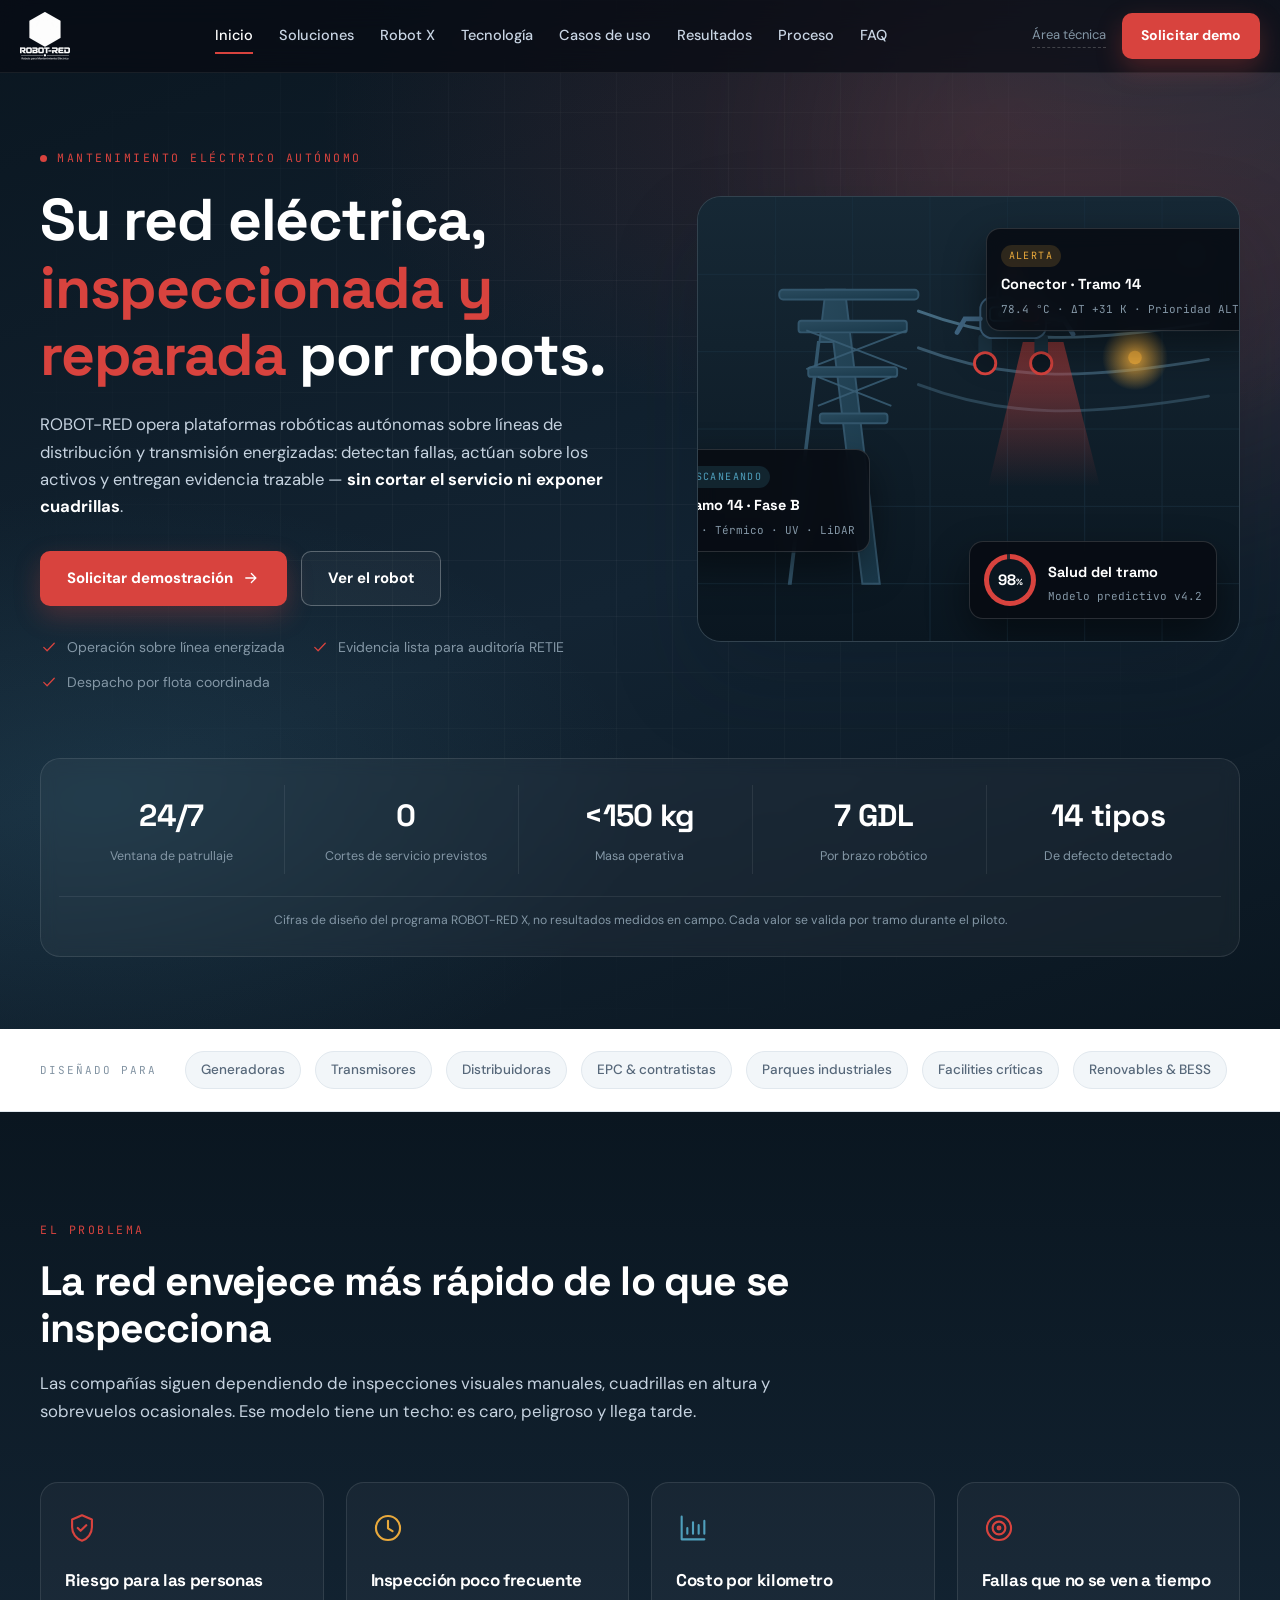
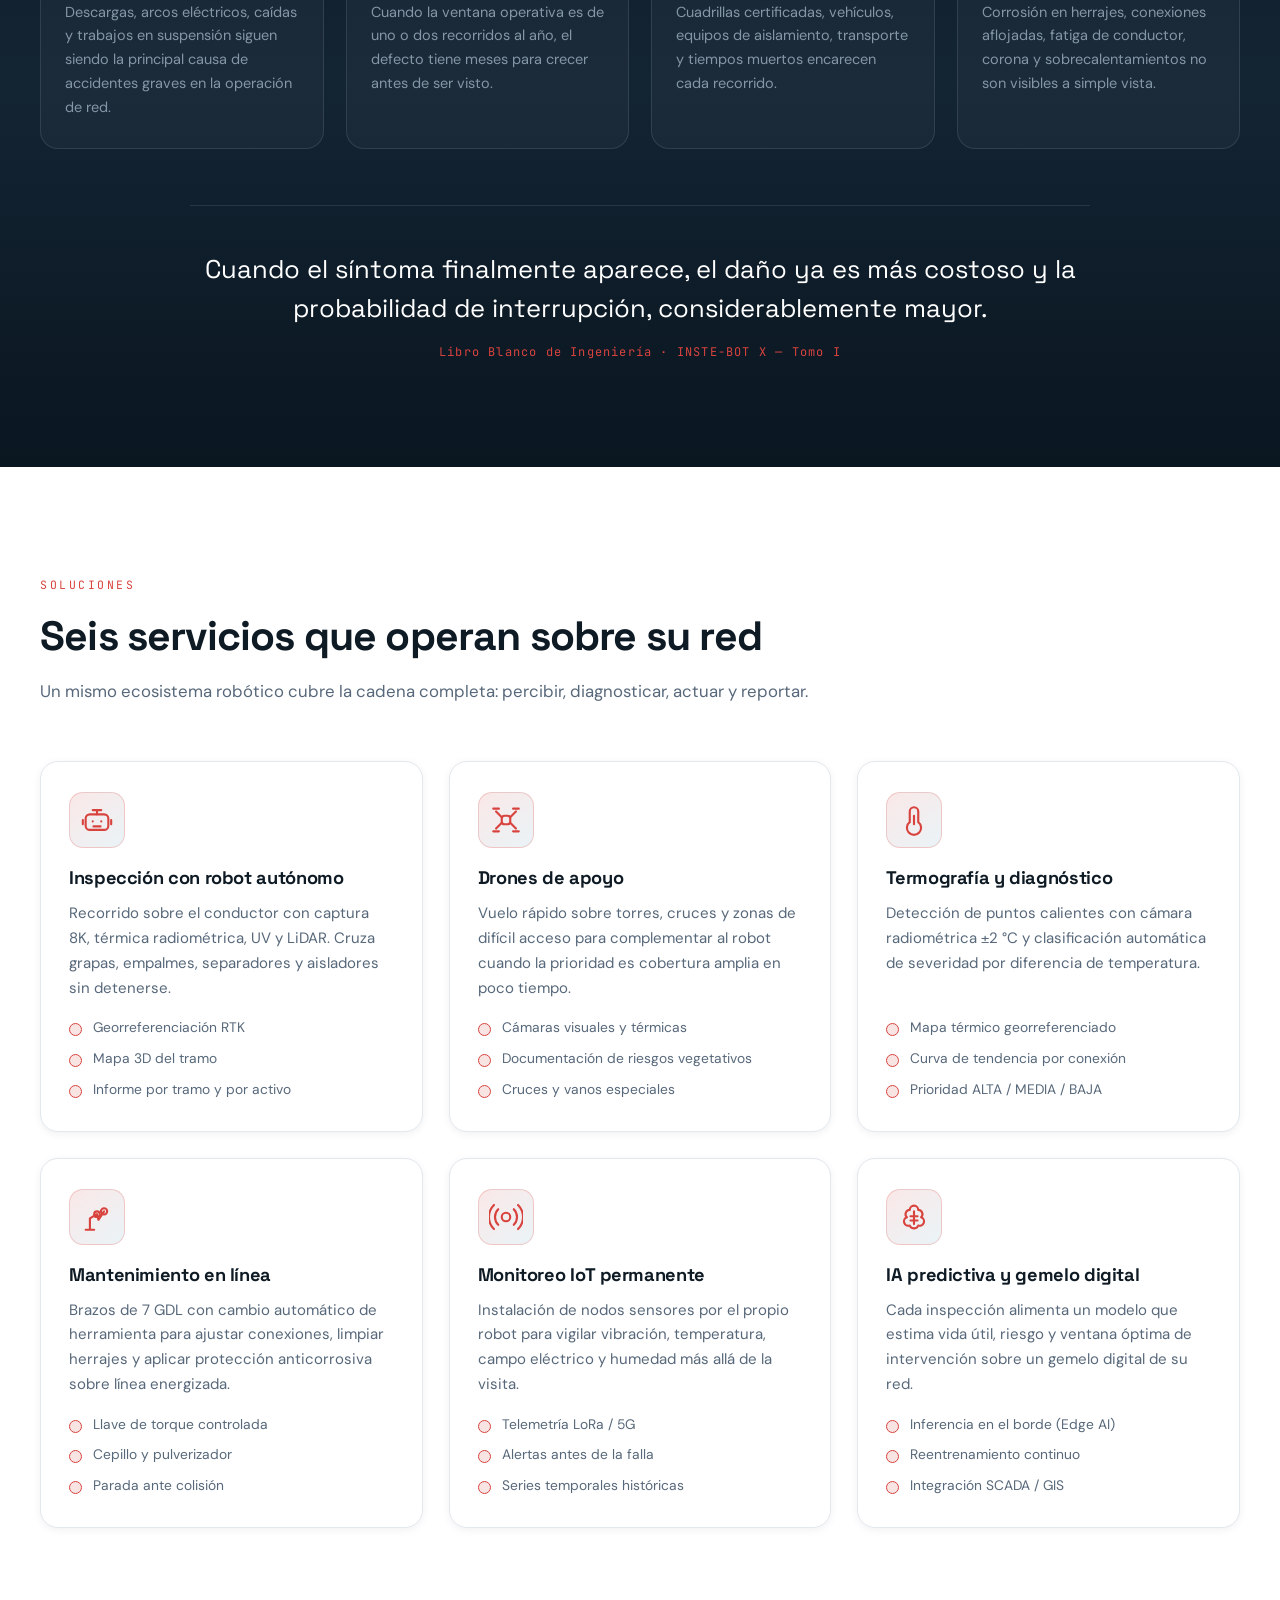
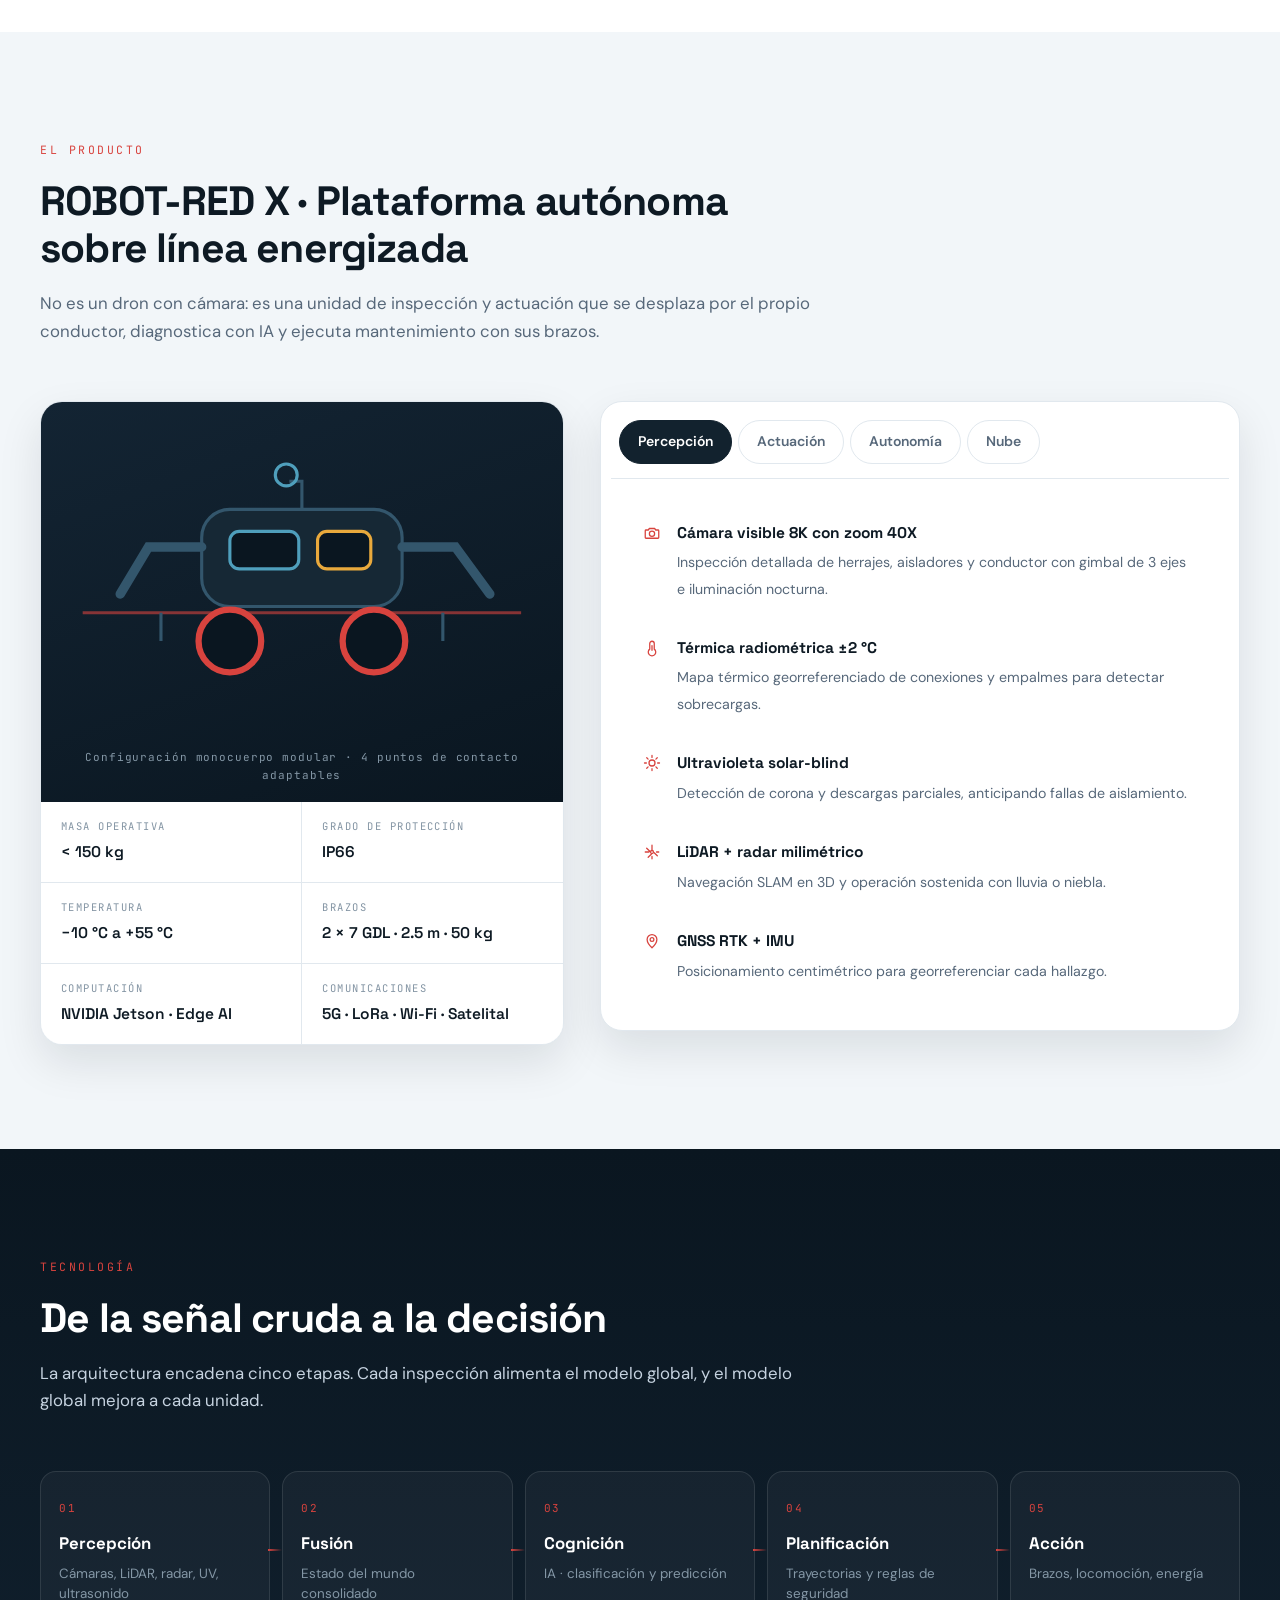
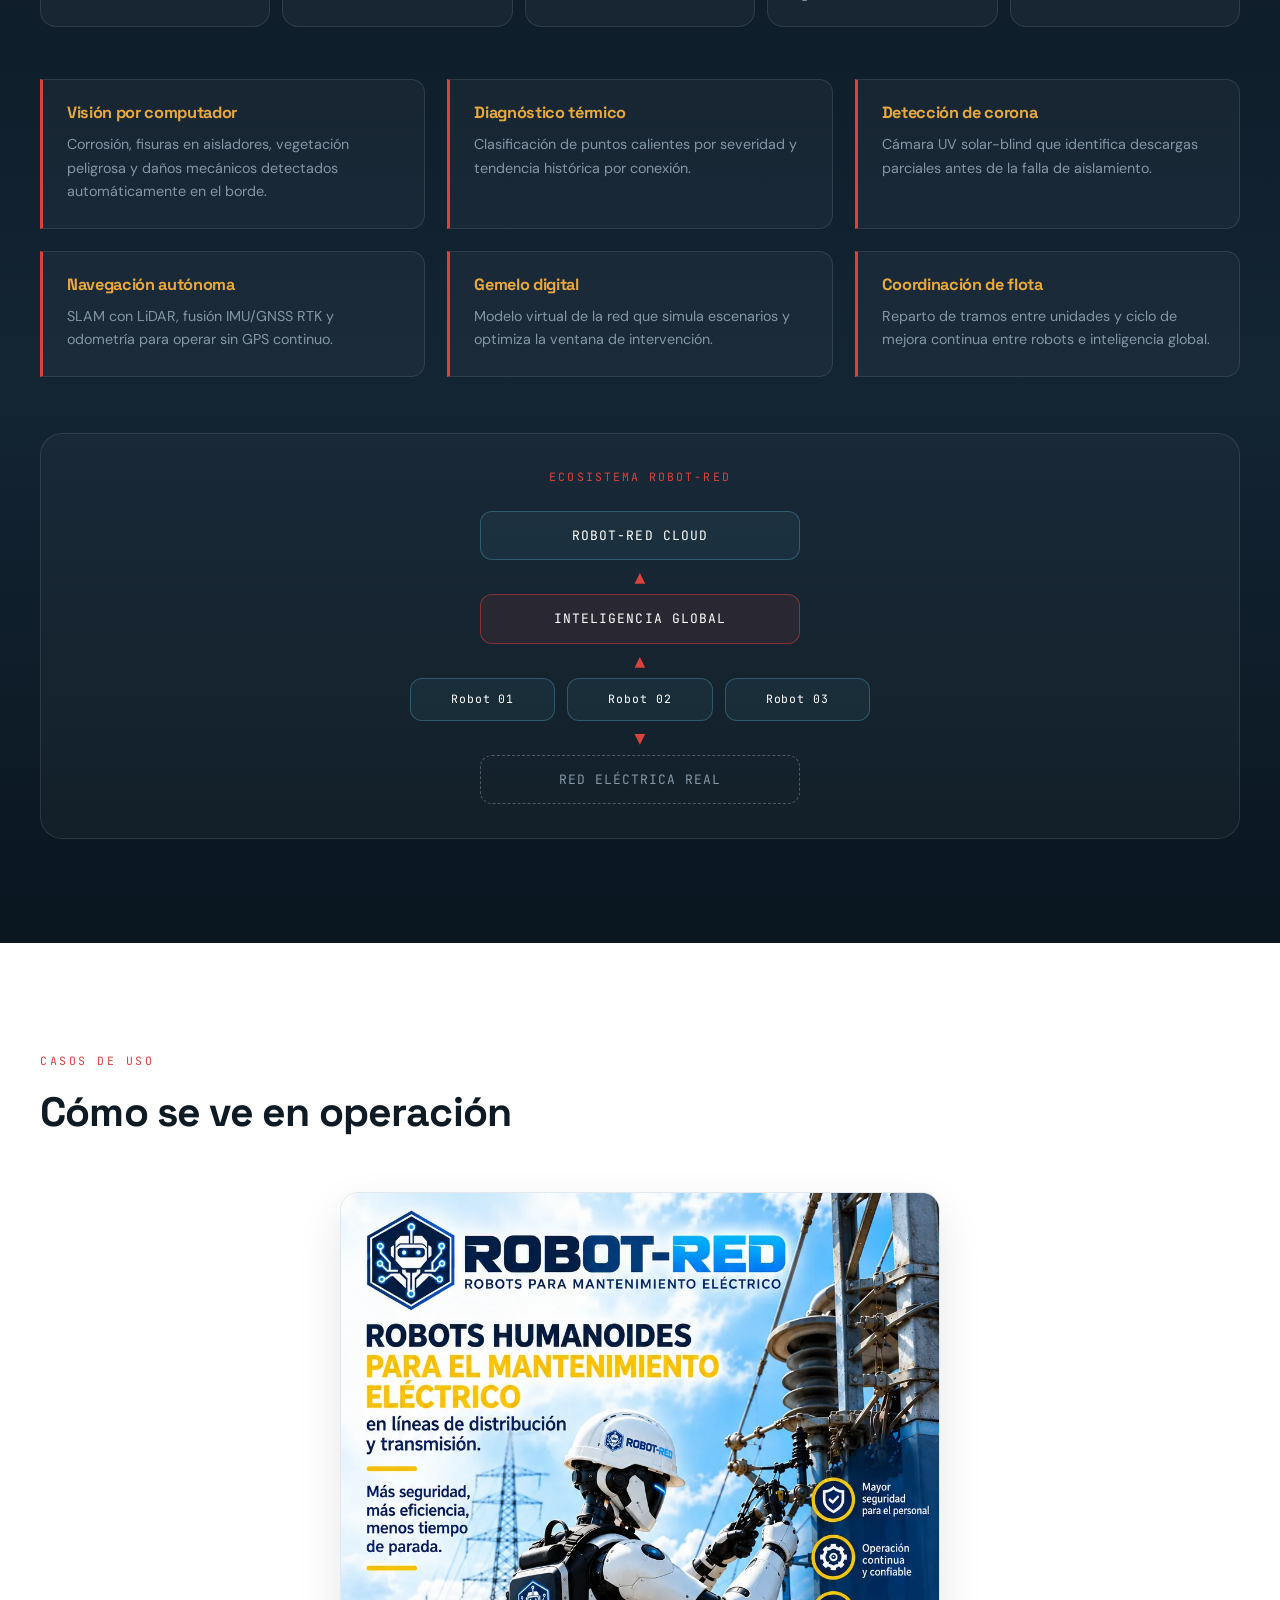
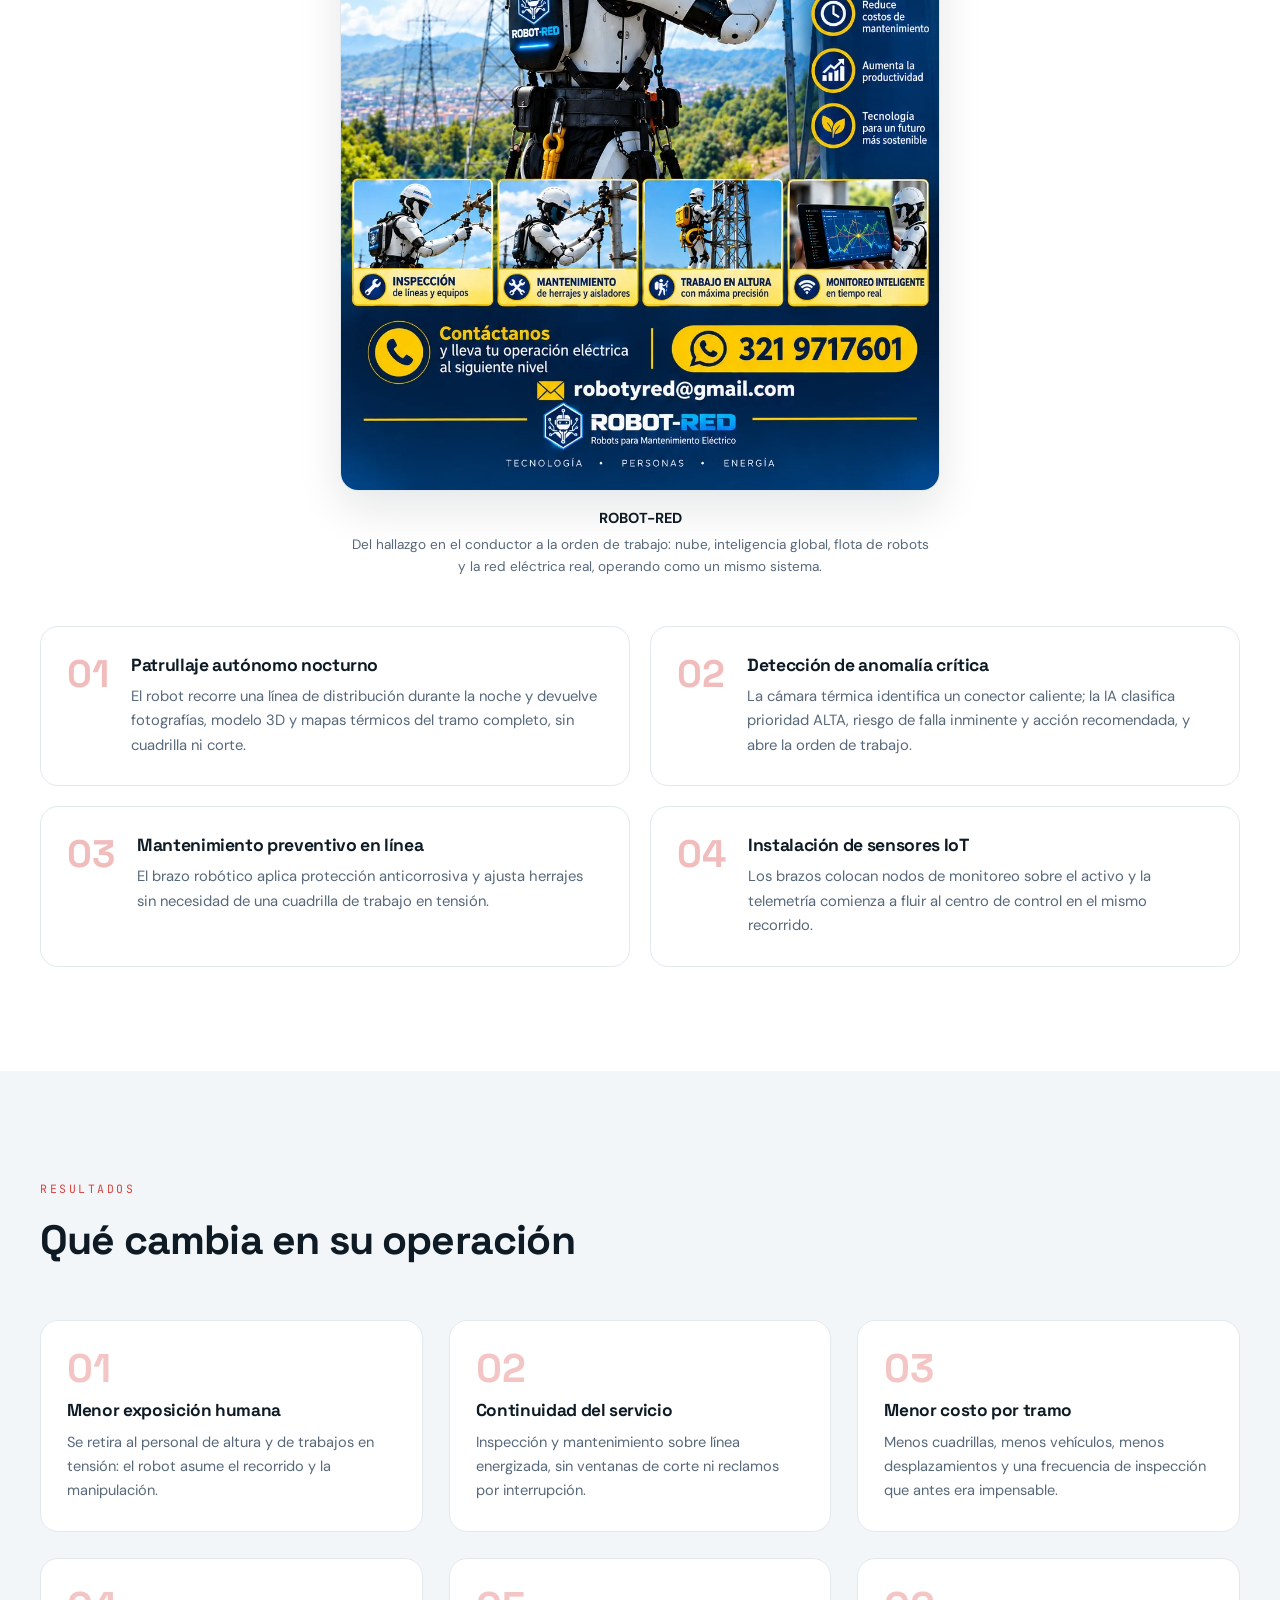
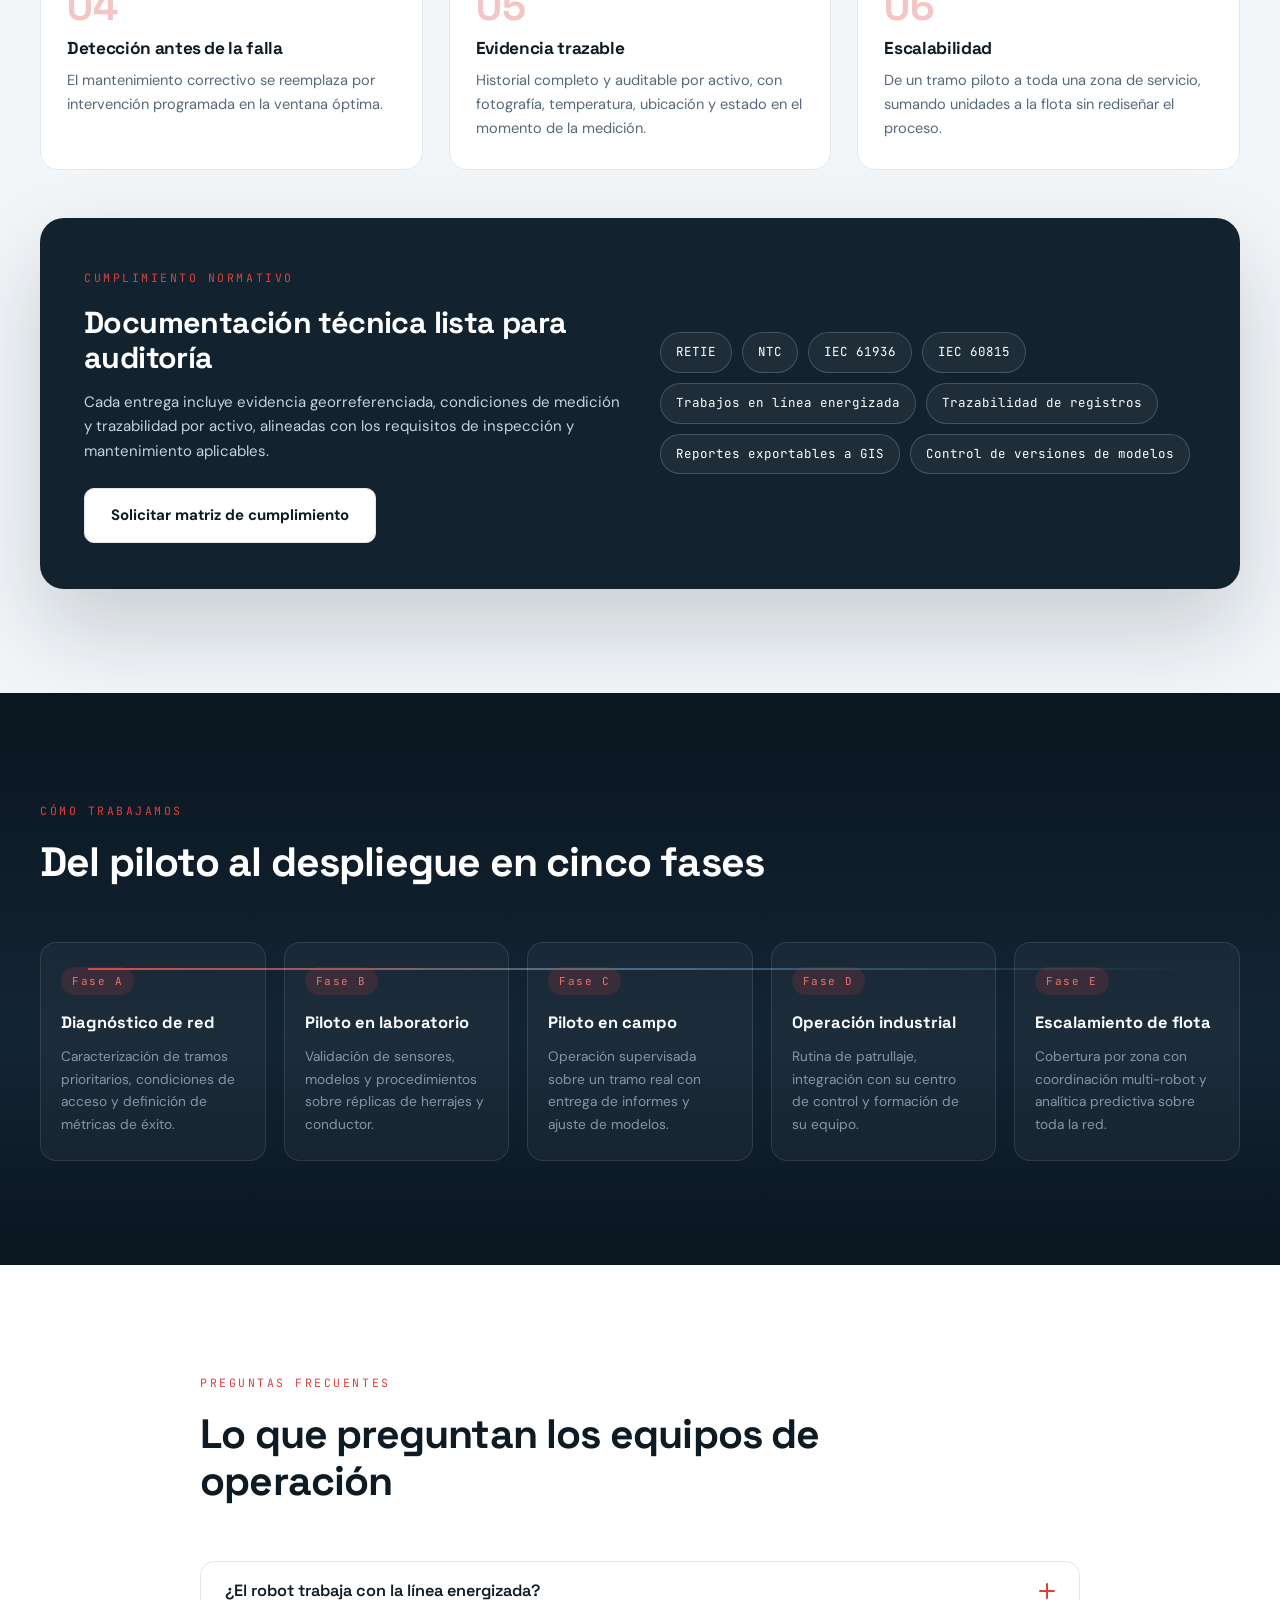
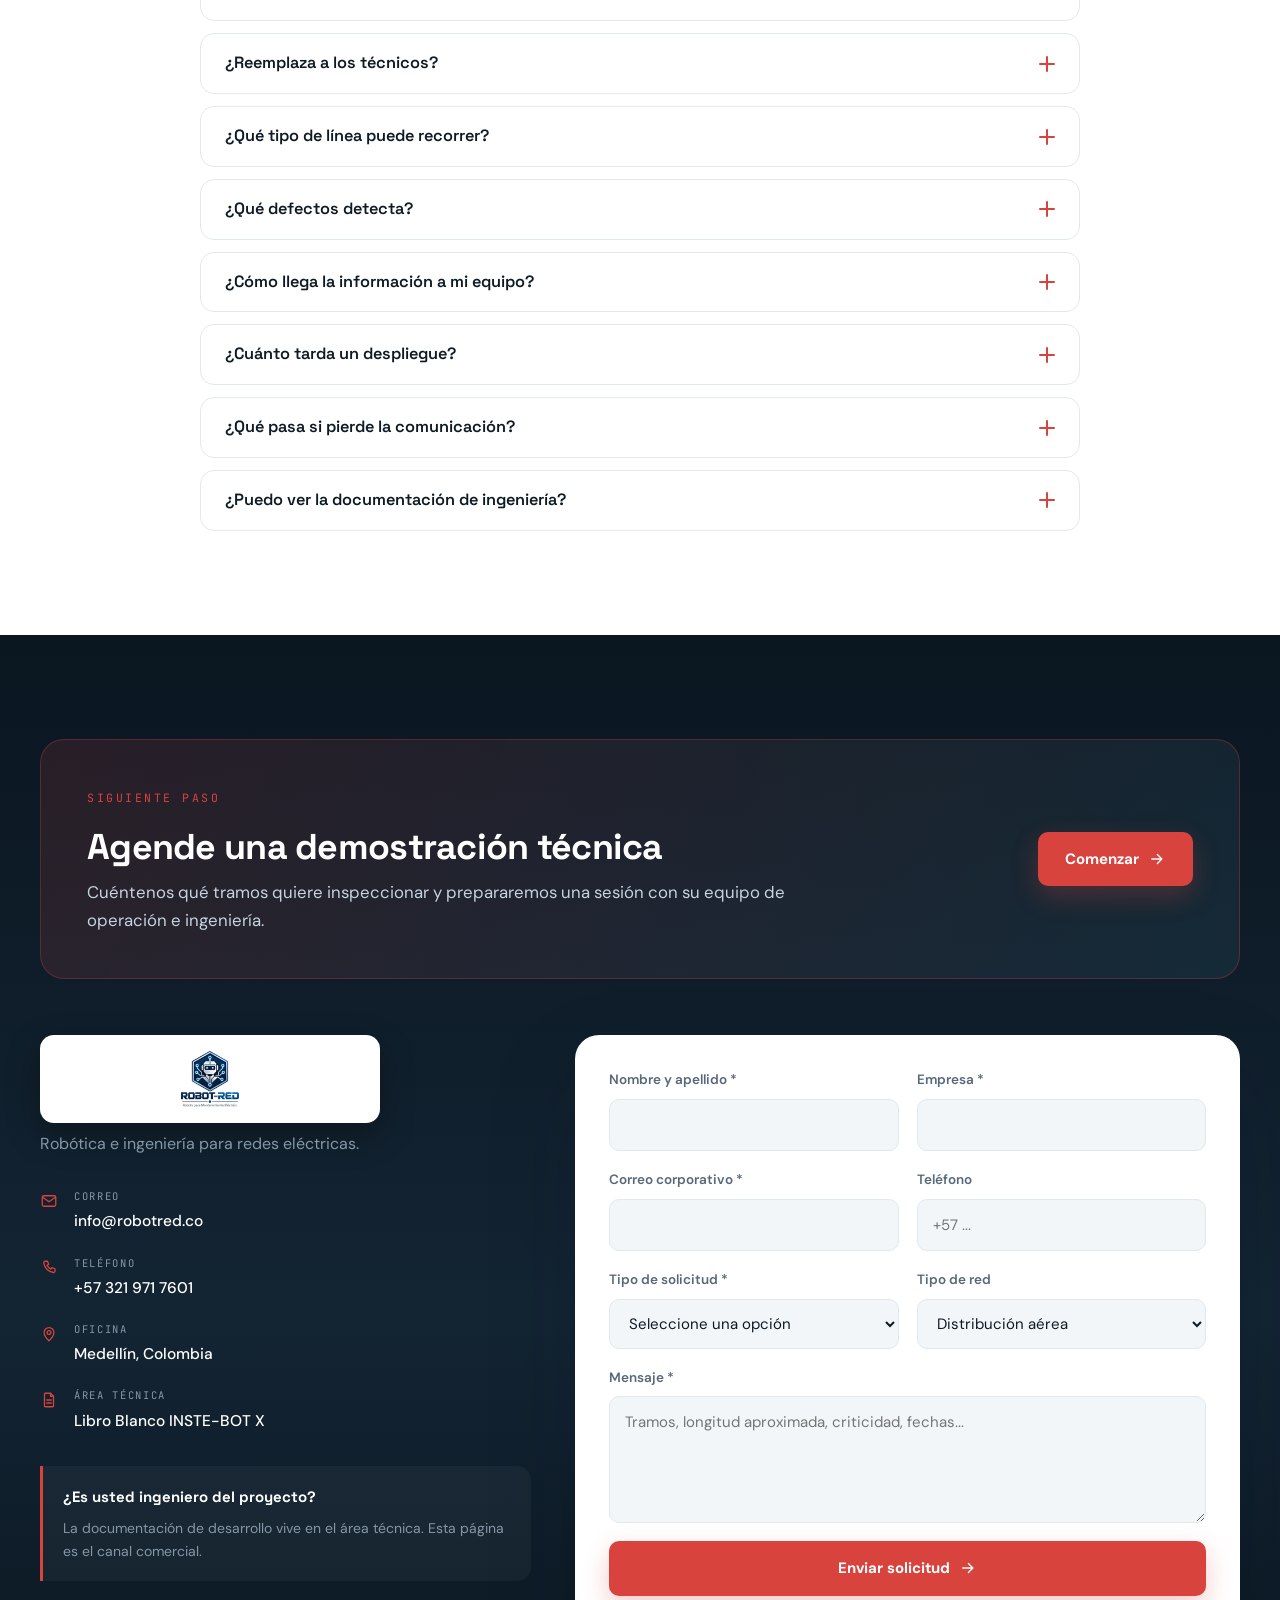
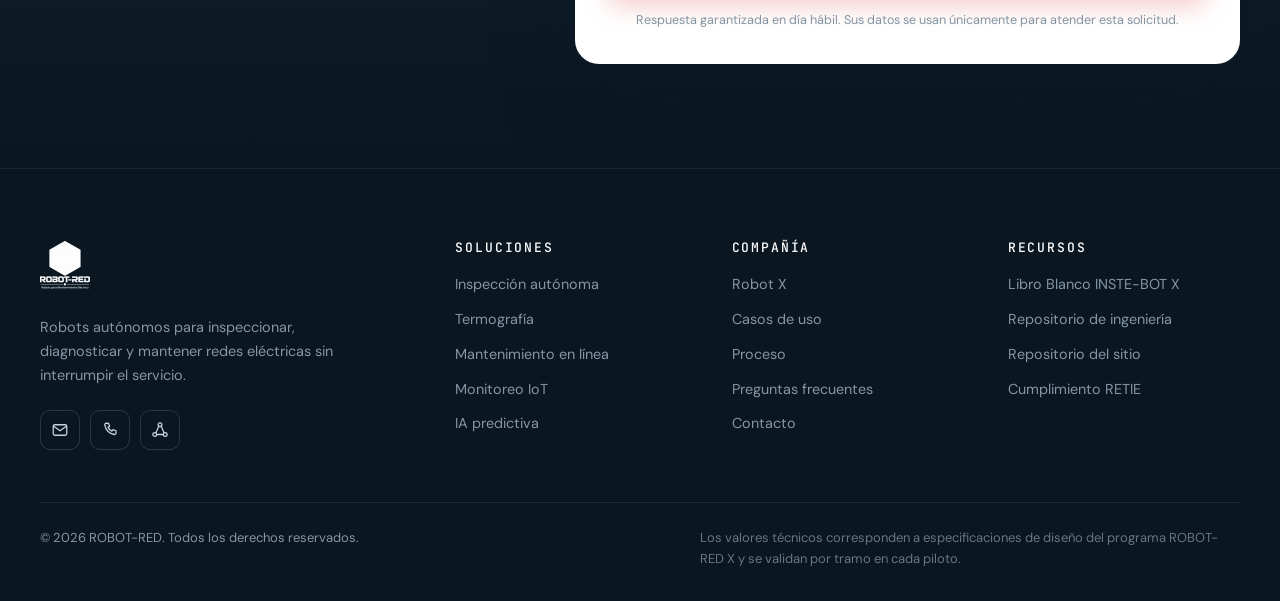
==== commit 81d628ae: "fix: datos de contacto, imagen de casos de uso y logotipo oficial Oficina en Medellin, no Bogota, y " ====
--- a/index.html
+++ b/index.html
@@ -16,16 +16,17 @@
   <meta property="og:title" content="ROBOT-RED — Robots autónomos para el mantenimiento de redes eléctricas">
   <meta property="og:description" content="Inspección y mantenimiento autónomo sobre líneas energizadas: visión 8K, térmica radiométrica, detección de corona UV y brazos robóticos.">
   <meta property="og:url" content="https://robotred.co/">
-  <meta property="og:image" content="https://robotred.co/og-image.png">
+  <meta property="og:image" content="https://robotred.co/assets/og-image.png">
   <meta property="og:image:width" content="1200">
   <meta property="og:image:height" content="630">
   <meta name="twitter:card" content="summary_large_image">
   <meta name="twitter:title" content="ROBOT-RED — Robots autónomos para el mantenimiento de redes eléctricas">
   <meta name="twitter:description" content="Inspección y mantenimiento autónomo sobre líneas energizadas sin interrumpir el servicio.">
-  <meta name="twitter:image" content="https://robotred.co/og-image.png">
-
-  <link rel="icon" href="favicon.svg" type="image/svg+xml">
-  <link rel="apple-touch-icon" href="apple-touch-icon.png">
+  <meta name="twitter:image" content="https://robotred.co/assets/og-image.png">
+
+  <link rel="icon" href="assets/favicon-32.png" sizes="32x32" type="image/png">
+  <link rel="icon" href="assets/favicon-192.png" sizes="192x192" type="image/png">
+  <link rel="apple-touch-icon" href="assets/apple-touch-icon.png">
   <link rel="preconnect" href="https://fonts.googleapis.com">
   <link rel="preconnect" href="https://fonts.gstatic.com" crossorigin>
   <link href="https://fonts.googleapis.com/css2?family=Space+Grotesk:wght@500;600;700&family=DM+Sans:opsz,wght@9..40,400;9..40,500;9..40,700&family=JetBrains+Mono:wght@400;500&display=swap" rel="stylesheet">
@@ -40,14 +41,14 @@
     "description": "Robótica e ingeniería para el mantenimiento de redes eléctricas de distribución y transmisión.",
     "address": {
       "@type": "PostalAddress",
-      "addressLocality": "Bogotá",
+      "addressLocality": "Medellín",
       "addressCountry": "CO"
     },
     "contactPoint": {
       "@type": "ContactPoint",
       "contactType": "comercial",
       "email": "info@robotred.co",
-      "telephone": "+57-300-123-4567",
+      "telephone": "+57-321-971-7601",
       "availableLanguage": ["es", "en"]
     },
     "makesOffer": [
@@ -63,12 +64,6 @@
   <div class="progress" id="progress" aria-hidden="true"><span></span></div>
 
   <svg class="sprite" aria-hidden="true" focusable="false" xmlns="http://www.w3.org/2000/svg">
-    <symbol id="i-logo" viewBox="60 12 170 190">
-      <path d="M142 25 L213 65 L213 145 L142 185 L71 145 L71 65 Z" fill="none" stroke="currentColor" stroke-width="15" stroke-linejoin="round"/>
-      <path d="M113 145 V66 H151 C173 66 184 77 184 94 C184 111 173 122 151 122 H113 M148 122 L181 151" fill="none" stroke="currentColor" stroke-width="16" stroke-linecap="square" stroke-linejoin="round"/>
-      <circle cx="183" cy="151" r="12" fill="#D8433E"/>
-      <circle cx="183" cy="151" r="4" fill="#FFFFFF"/>
-    </symbol>
     <symbol id="i-robot" viewBox="0 0 24 24"><rect x="4" y="8" width="16" height="11" rx="3"/><path d="M12 8V5M9 5h6M9 13h.01M15 13h.01M9.5 16.5h5M2 12v3M22 12v3"/></symbol>
     <symbol id="i-drone" viewBox="0 0 24 24"><rect x="9" y="9" width="6" height="6" rx="2"/><path d="M9 10 5 6M15 10l4-4M9 14l-4 4M15 14l4 4M3 4h4M17 4h4M3 20h4M17 20h4"/></symbol>
     <symbol id="i-thermal" viewBox="0 0 24 24"><path d="M12 3a3 3 0 0 1 3 3v7.5a5 5 0 1 1-6 0V6a3 3 0 0 1 3-3Z"/><path d="M12 9v6"/></symbol>
@@ -99,8 +94,7 @@
   <header class="topbar" id="topbar">
     <div class="topbar-inner">
       <a class="brand" href="#inicio" aria-label="ROBOT-RED — inicio">
-        <svg class="brand-ico" aria-hidden="true"><use href="#i-logo"/></svg>
-        <span class="brand-text">ROBOT<em>-RED</em></span>
+        <img class="brand-logo" src="assets/logo-blanco.webp" width="100" height="96" alt="" fetchpriority="high">
       </a>
 
       <nav class="nav" id="nav" aria-label="Navegación principal">
@@ -537,13 +531,13 @@
 
         <figure class="case-figure reveal">
           <picture>
-            <source srcset="assets/robot-campo.webp" type="image/webp">
-            <img src="assets/robot-campo.jpg" width="1024" height="1536" loading="lazy" decoding="async" alt="ROBOT-RED X, plataforma autónoma de inspección y mantenimiento sobre línea eléctrica energizada">
+            <source srcset="assets/esquema.webp" type="image/webp">
+            <img src="assets/esquema.jpg" width="1024" height="1536" loading="lazy" decoding="async" alt="Esquema del sistema ROBOT-RED: nube, inteligencia global, flota de robots y red eléctrica">
           </picture>
           <figcaption>
-            <strong>ROBOT-RED X</strong>
-            Plataforma autónoma de inspección y mantenimiento que se desplaza por el propio conductor,
-            con la línea energizada y sin necesidad de cuadrilla en altura.
+            <strong>ROBOT-RED</strong>
+            Del hallazgo en el conductor a la orden de trabajo: nube, inteligencia global,
+            flota de robots y la red eléctrica real, operando como un mismo sistema.
           </figcaption>
         </figure>
 
@@ -696,15 +690,14 @@
         <div class="contact-grid">
           <div class="contact-info reveal">
             <div class="logo-full">
-              <svg class="brand-ico" aria-hidden="true"><use href="#i-logo"/></svg>
-              <span class="brand-text">ROBOT<em>-RED</em></span>
+              <img src="assets/logo-color.webp" width="100" height="96" alt="ROBOT-RED — Robótica e ingeniería para redes eléctricas" loading="lazy">
             </div>
             <p class="tagline">Robótica e ingeniería para redes eléctricas.</p>
 
             <ul class="contact-list">
               <li><svg class="ico ico-sm"><use href="#i-mail"/></svg><div><span>Correo</span><a href="mailto:info@robotred.co">info@robotred.co</a></div></li>
-              <li><svg class="ico ico-sm"><use href="#i-phone"/></svg><div><span>Teléfono</span><a href="tel:+573001234567">+57 300 123 4567</a></div></li>
-              <li><svg class="ico ico-sm"><use href="#i-pin"/></svg><div><span>Oficina</span><p>Bogotá, Colombia</p></div></li>
+              <li><svg class="ico ico-sm"><use href="#i-phone"/></svg><div><span>Teléfono</span><a href="tel:+573219717601">+57 321 971 7601</a></div></li>
+              <li><svg class="ico ico-sm"><use href="#i-pin"/></svg><div><span>Oficina</span><p>Medellín, Colombia</p></div></li>
               <li><svg class="ico ico-sm"><use href="#i-doc"/></svg><div><span>Área técnica</span><a href="https://alejandro8aperez.github.io/INSTE-BOT/" target="_blank" rel="noopener">Libro Blanco INSTE-BOT X</a></div></li>
             </ul>
 
@@ -792,14 +785,13 @@
   <footer class="footer">
     <div class="container footer-grid">
       <div class="footer-brand">
-        <a class="brand" href="#inicio">
-          <svg class="brand-ico" aria-hidden="true"><use href="#i-logo"/></svg>
-          <span class="brand-text">ROBOT<em>-RED</em></span>
+        <a class="brand" href="#inicio" aria-label="ROBOT-RED — inicio">
+          <img class="brand-logo" src="assets/logo-blanco.webp" width="100" height="96" alt="" loading="lazy">
         </a>
         <p>Robots autónomos para inspeccionar, diagnosticar y mantener redes eléctricas sin interrumpir el servicio.</p>
         <div class="social">
           <a href="mailto:info@robotred.co" aria-label="Correo"><svg class="ico ico-sm"><use href="#i-mail"/></svg></a>
-          <a href="tel:+573001234567" aria-label="Teléfono"><svg class="ico ico-sm"><use href="#i-phone"/></svg></a>
+          <a href="tel:+573219717601" aria-label="Teléfono"><svg class="ico ico-sm"><use href="#i-phone"/></svg></a>
           <a href="https://github.com/alejandro8aperez/Robotred" target="_blank" rel="noopener" aria-label="GitHub"><svg class="ico ico-sm"><use href="#i-network"/></svg></a>
         </div>
       </div>
--- a/styles.css
+++ b/styles.css
@@ -119,15 +119,14 @@
 }
 
 .brand{display:inline-flex;align-items:center;gap:10px;text-decoration:none;color:#fff;font-family:var(--ff-display);font-weight:700;font-size:20px;letter-spacing:-.01em;}
-.brand-ico{width:29px;height:32px;color:#fff;flex:none;}
-.brand-text em{font-style:normal;color:var(--red);}
+.brand-logo{display:block;width:auto;height:48px;}
 .logo-full{
-  display:flex;align-items:center;gap:12px;width:100%;max-width:340px;
+  display:flex;align-items:center;justify-content:center;
+  width:100%;max-width:340px;
   background:#fff;padding:16px 22px;border-radius:14px;
-  box-shadow:0 12px 34px rgba(0,0,0,.28);margin-bottom:6px;color:var(--ink);
-  font-size:24px;
-}
-.logo-full .brand-ico{width:34px;height:38px;color:var(--ink);}
+  box-shadow:0 12px 34px rgba(0,0,0,.28);margin-bottom:6px;
+}
+.logo-full img{display:block;width:auto;height:56px;}
 
 .nav{display:flex;gap:26px;margin-left:auto;}
 .nav a{
@@ -416,7 +415,7 @@
 /* ---------- casos ---------- */
 .cases{gap:20px;}
 .case-figure{
-  margin:0 auto 48px;max-width:520px;
+  margin:0 auto 48px;max-width:600px;
 }
 .case-figure img{
   display:block;width:100%;height:auto;
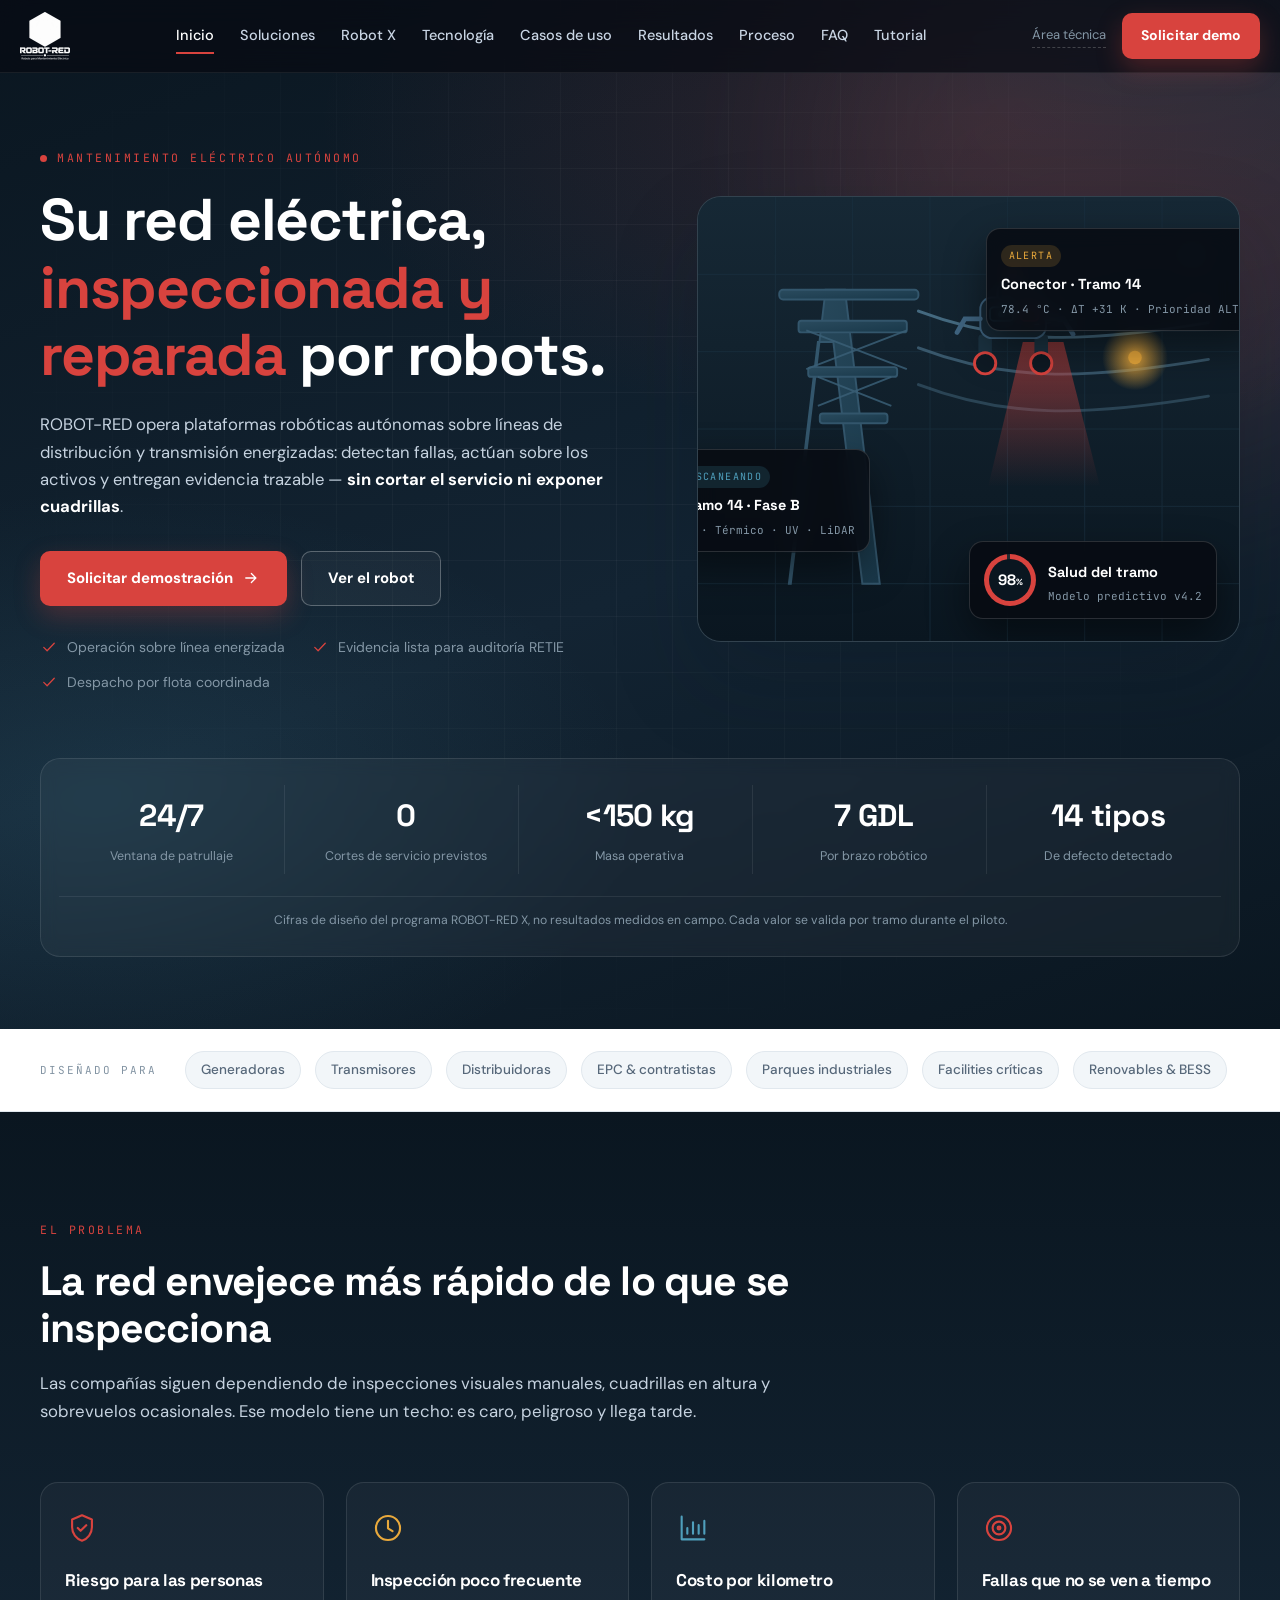
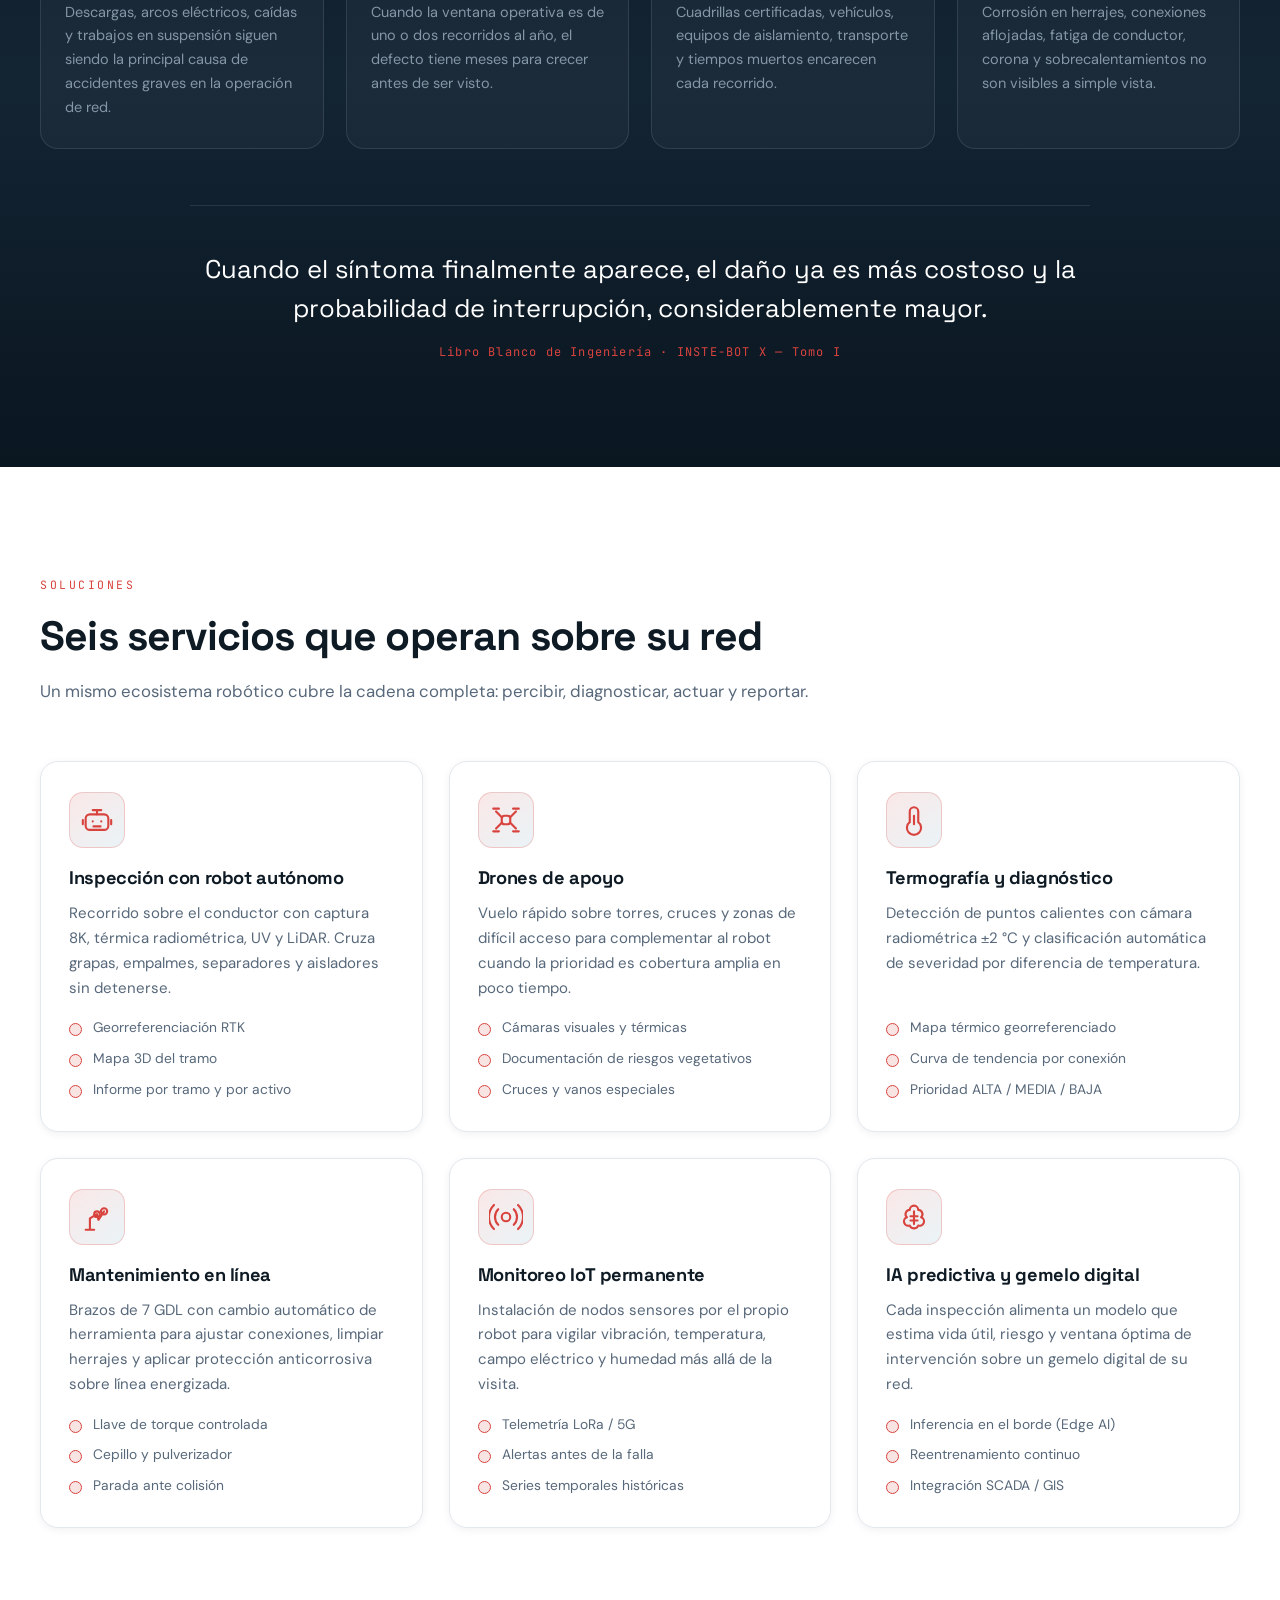
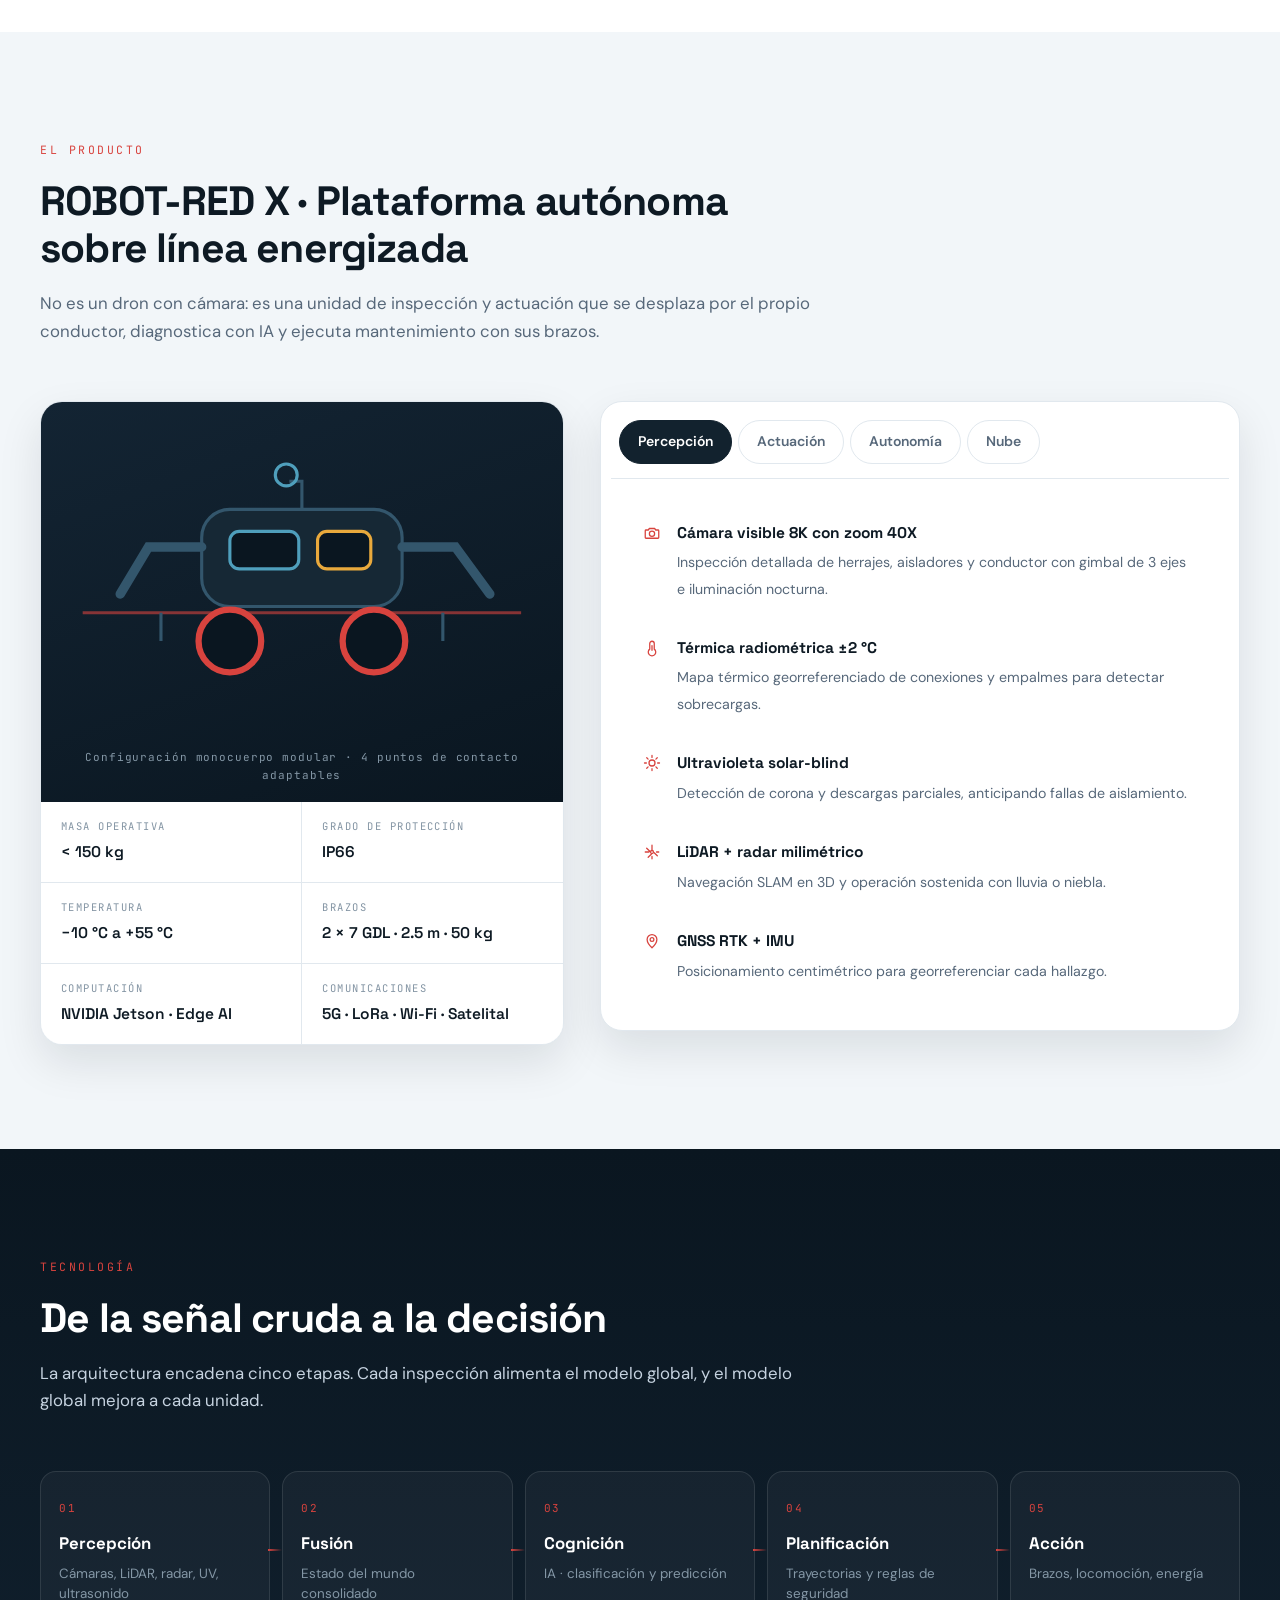
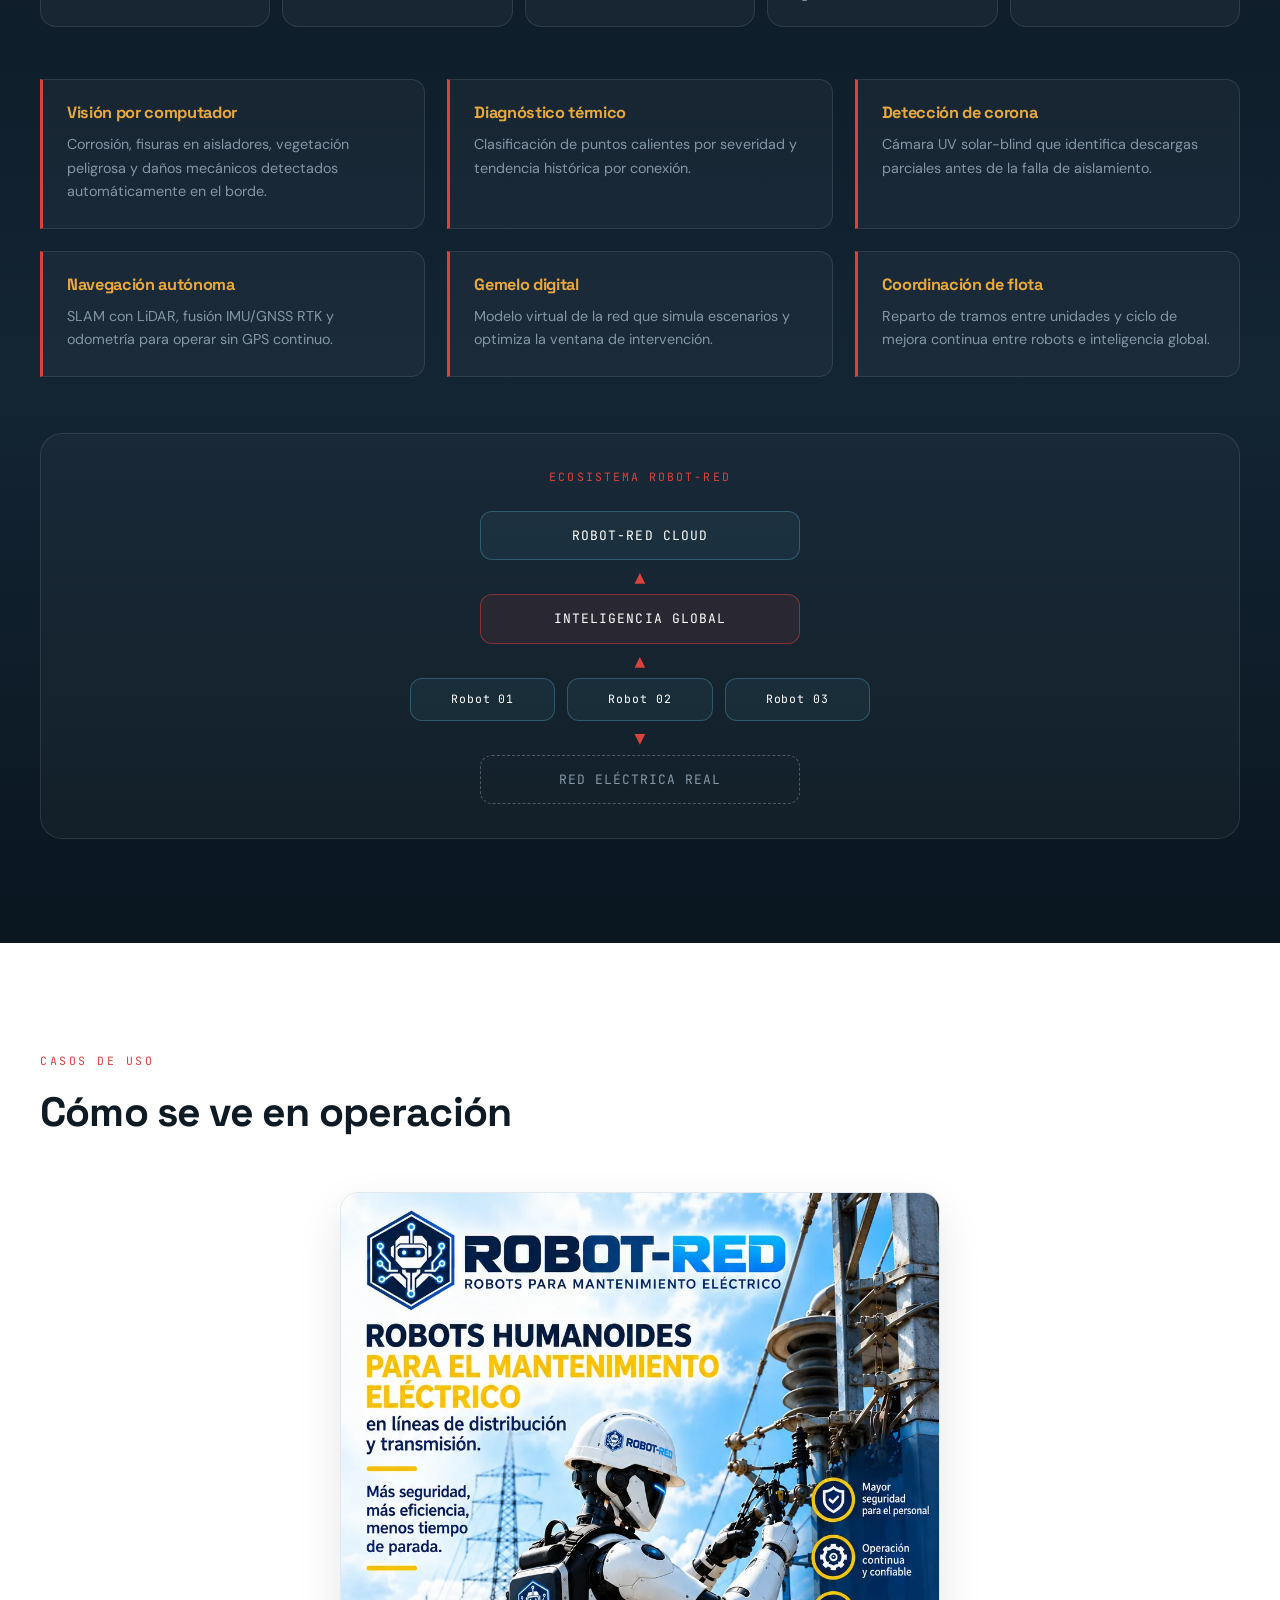
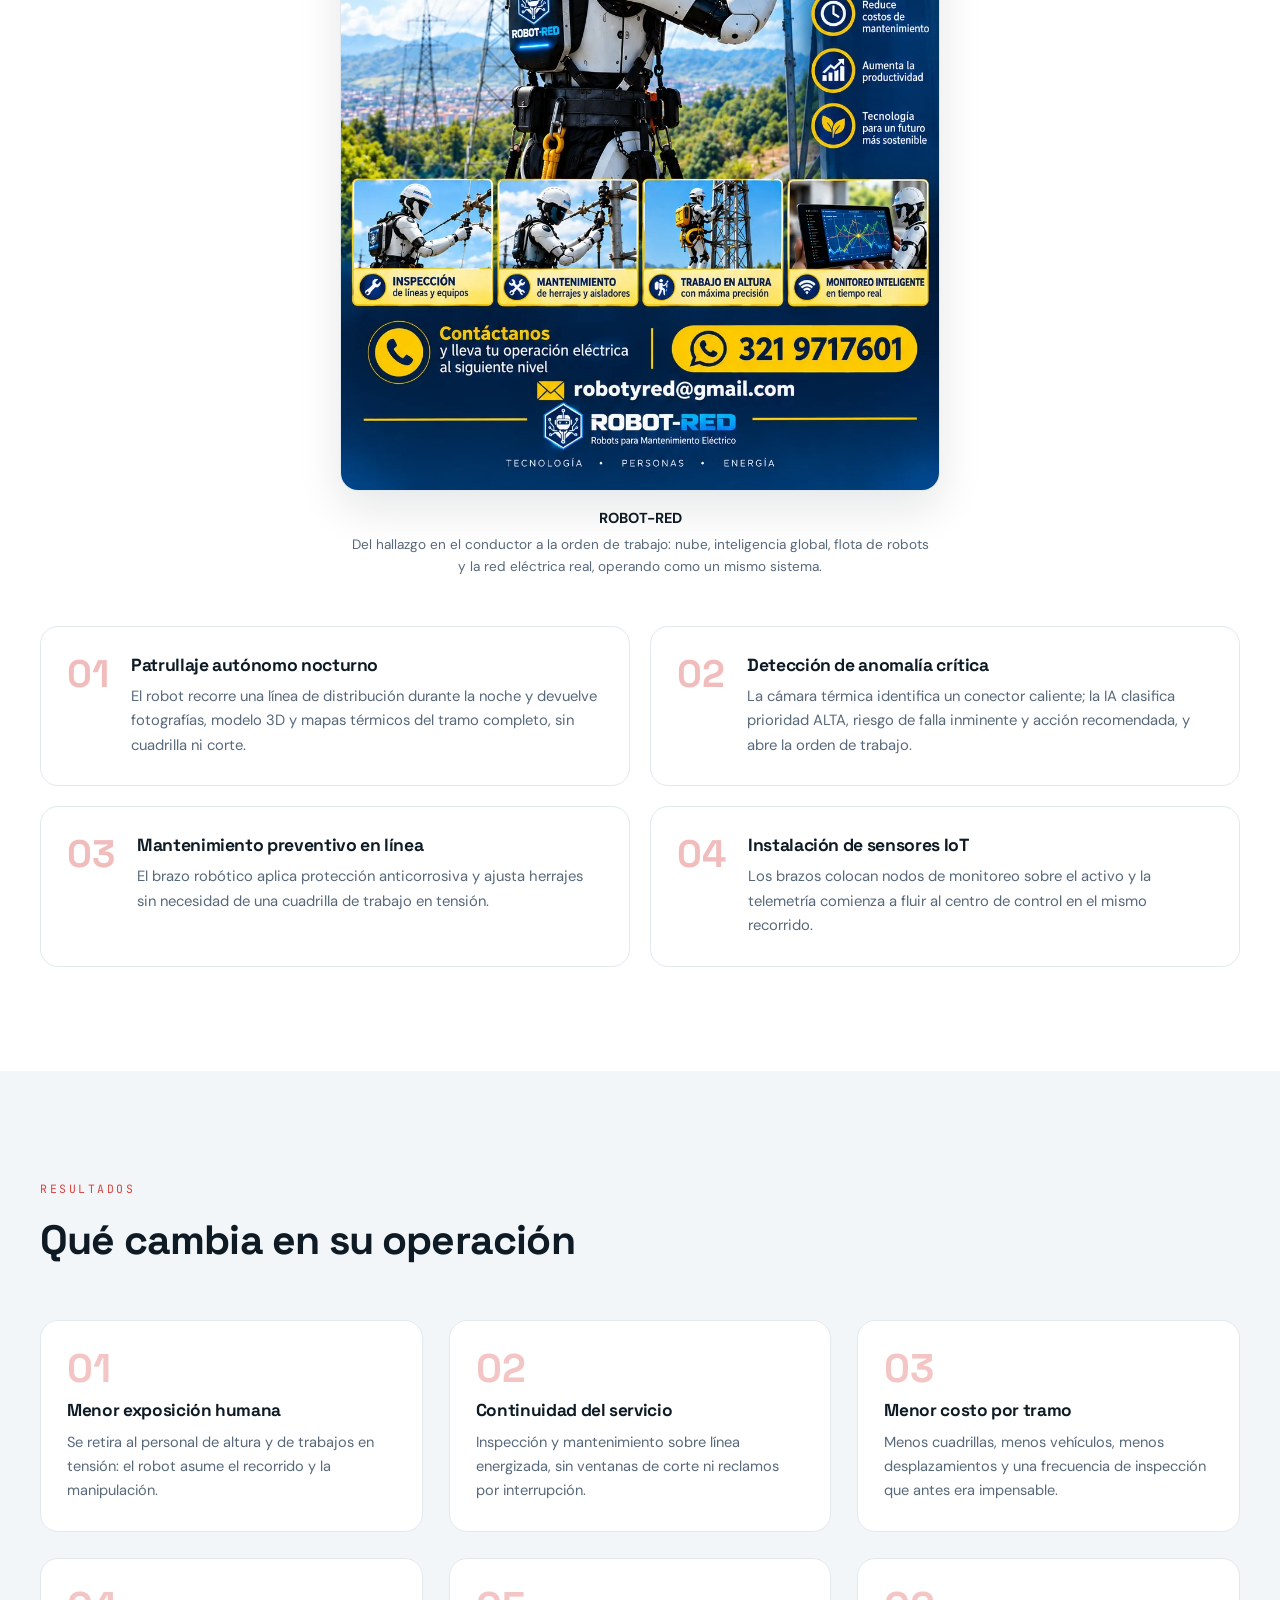
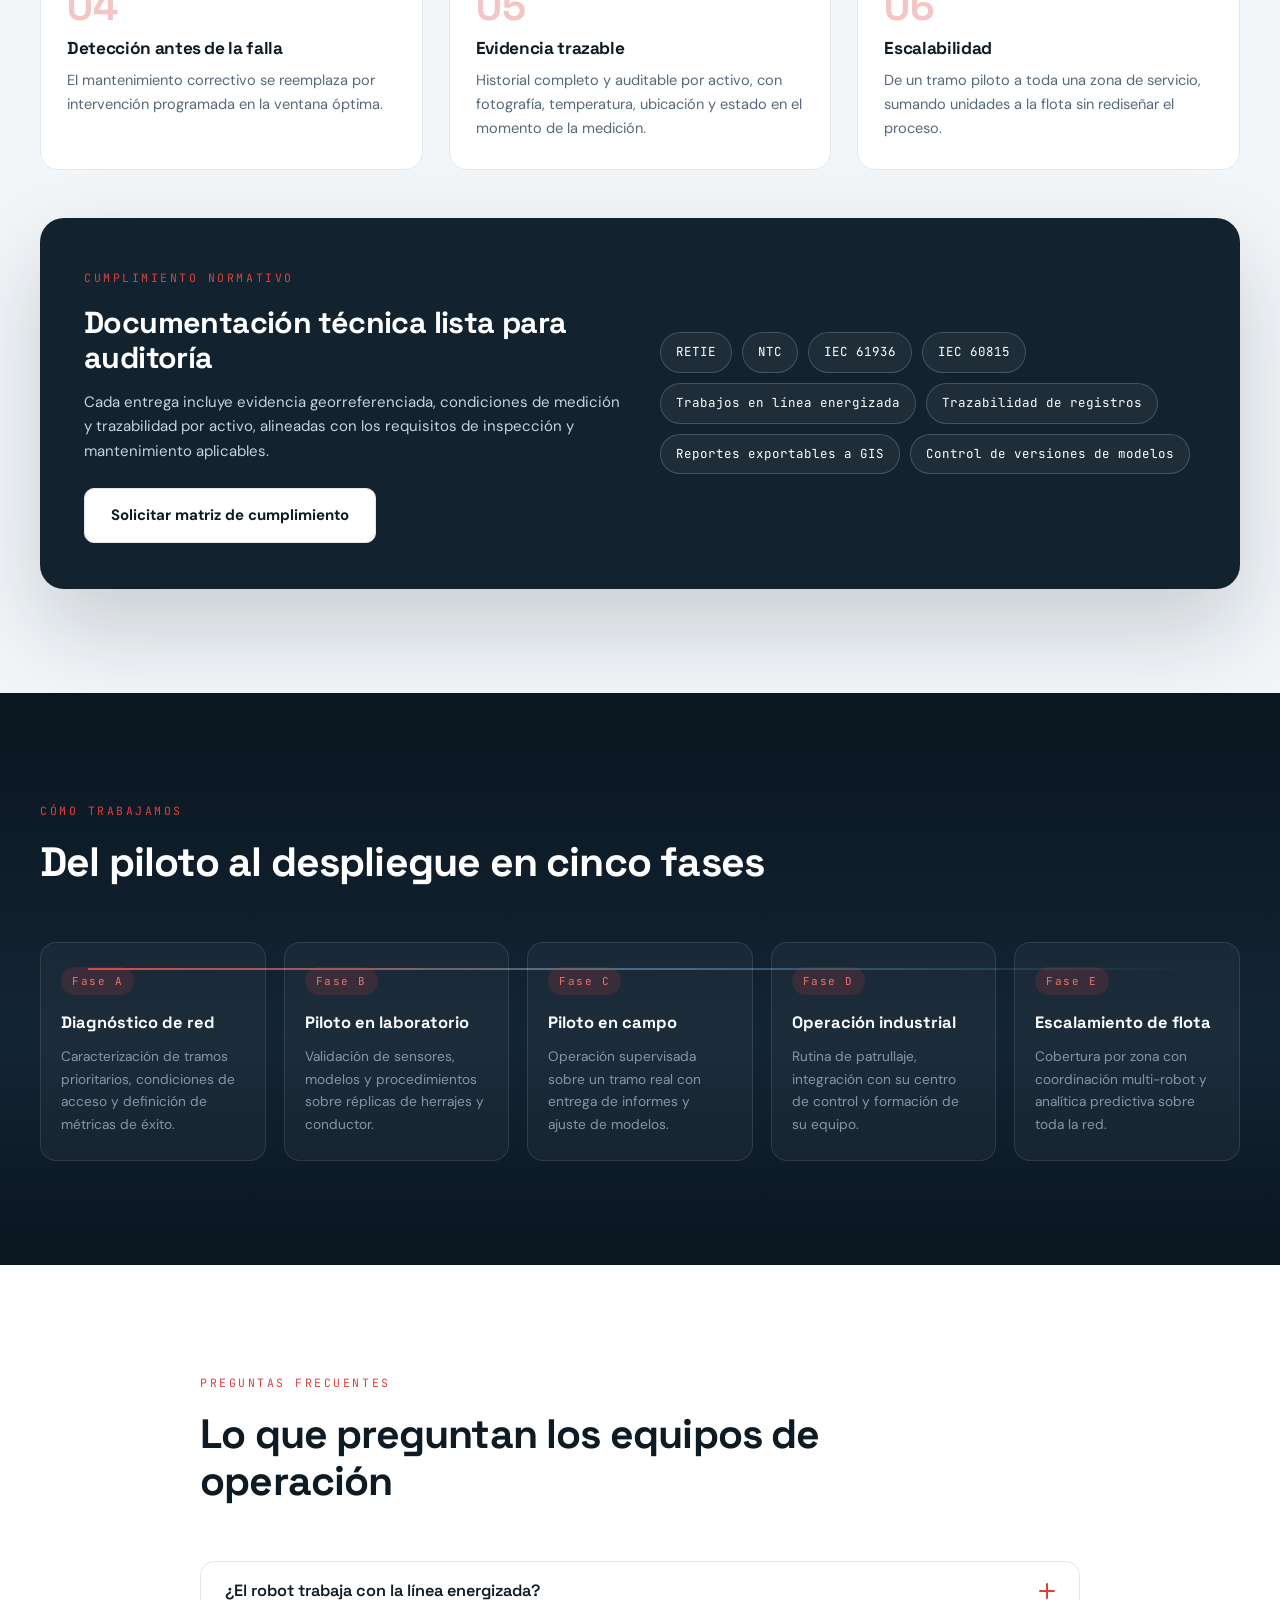
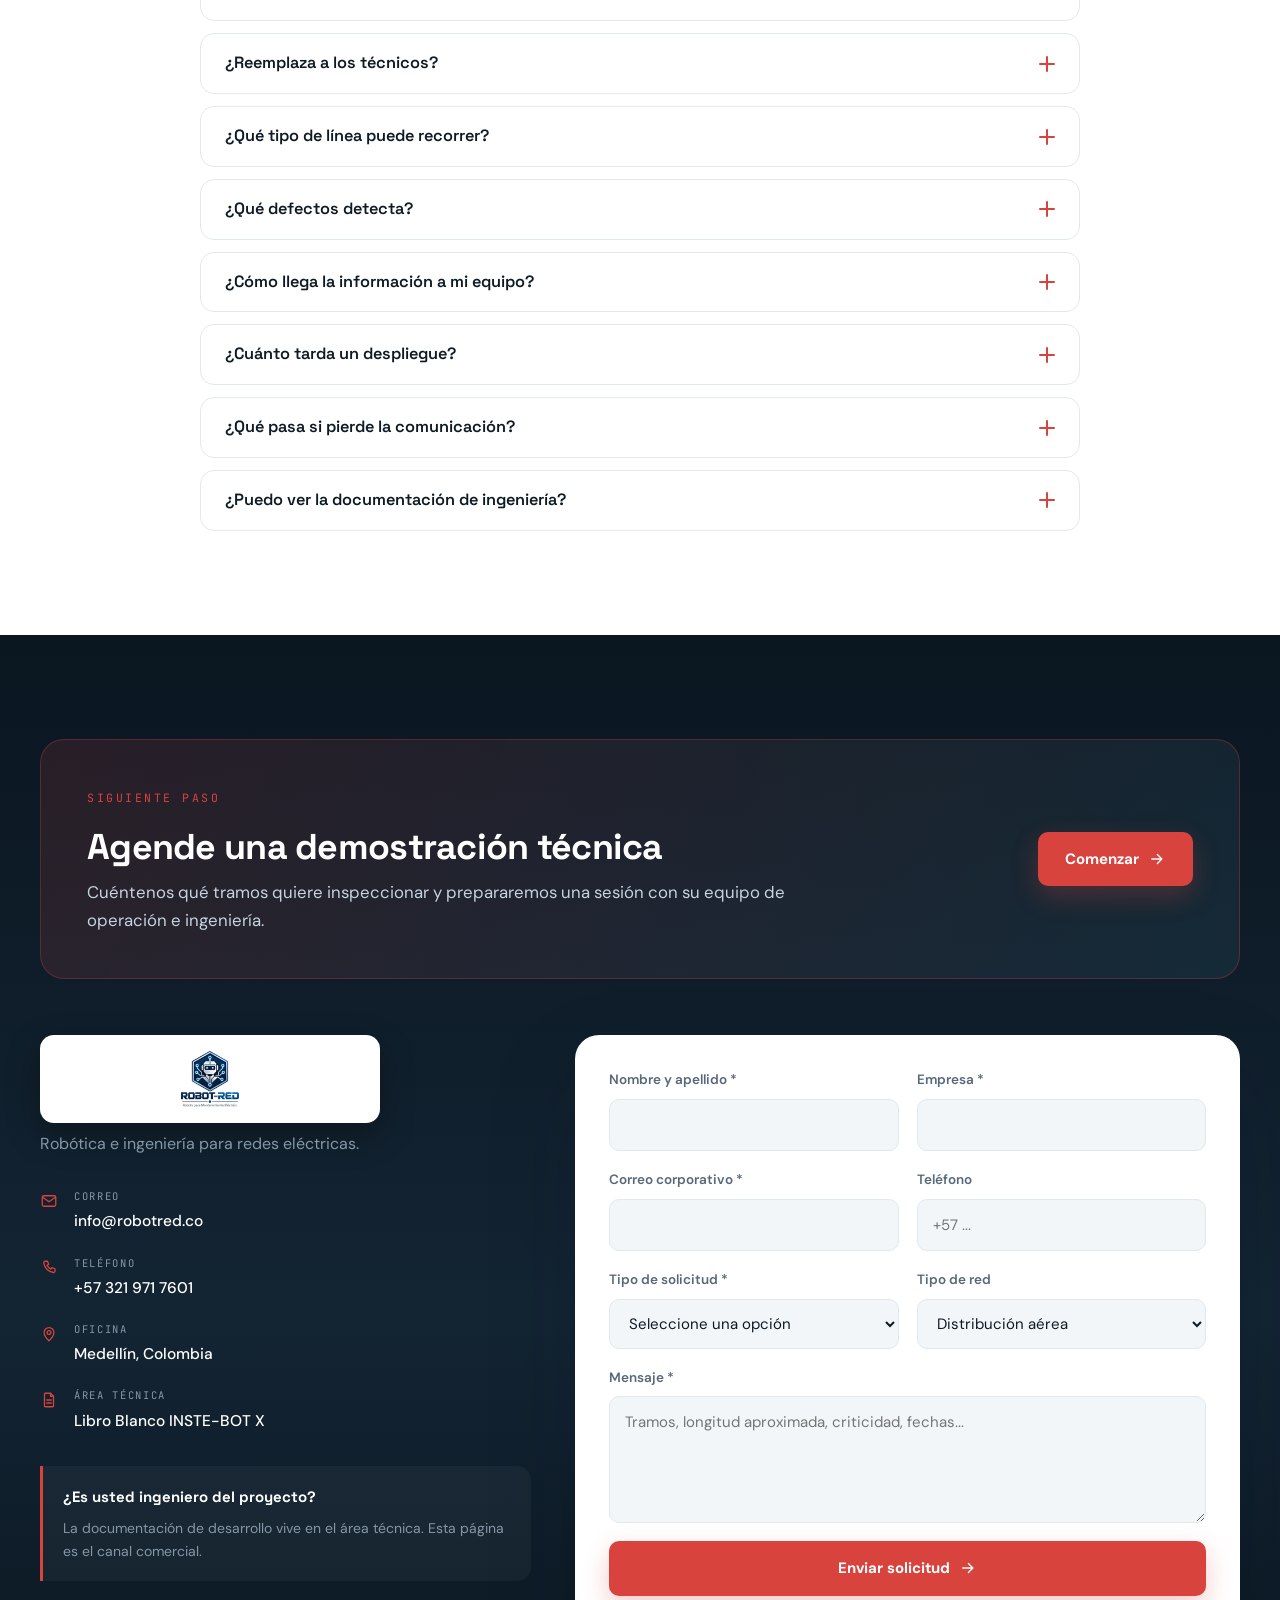
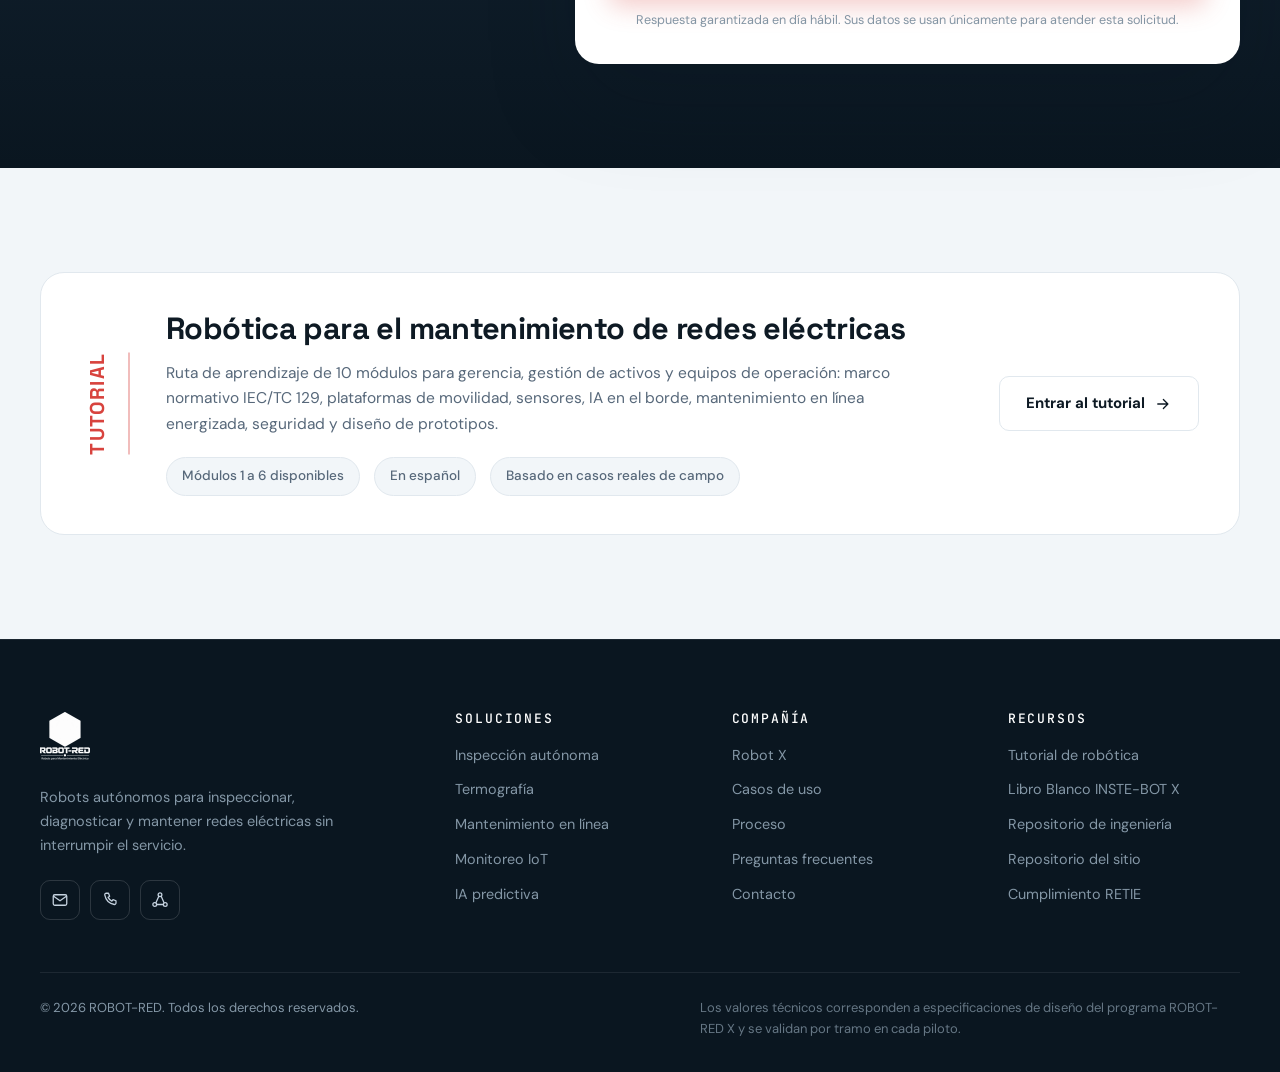
==== commit 4c5528b1: "feat: pagina TUTORIAL con el programa de 10 modulos del curso Anade tutorial.html como sede de todo " ====
--- a/index.html
+++ b/index.html
@@ -106,6 +106,7 @@
         <a href="#resultados">Resultados</a>
         <a href="#proceso">Proceso</a>
         <a href="#faq">FAQ</a>
+        <a href="tutorial.html">Tutorial</a>
       </nav>
 
       <div class="topbar-actions">
@@ -780,6 +781,25 @@
         </div>
       </div>
     </section>
+
+    <!-- ============ TUTORIAL ============ -->
+    <section class="section section-alt" id="tutorial">
+      <div class="container">
+        <a class="tut-teaser reveal" href="tutorial.html">
+          <span class="tut-teaser-tag">Tutorial</span>
+          <div class="tut-teaser-copy">
+            <h2>Robótica para el mantenimiento de redes eléctricas</h2>
+            <p class="sec-lede">Ruta de aprendizaje de 10 módulos para gerencia, gestión de activos y equipos de operación: marco normativo IEC/TC 129, plataformas de movilidad, sensores, IA en el borde, mantenimiento en línea energizada, seguridad y diseño de prototipos.</p>
+            <ul class="strip-list">
+              <li>Módulos 1 a 6 disponibles</li>
+              <li>En español</li>
+              <li>Basado en casos reales de campo</li>
+            </ul>
+          </div>
+          <span class="btn btn-outline">Entrar al tutorial <svg class="ico ico-sm"><use href="#i-arrow"/></svg></span>
+        </a>
+      </div>
+    </section>
   </main>
 
   <footer class="footer">
@@ -816,6 +836,7 @@
 
       <nav class="footer-col" aria-label="Recursos">
         <h4>Recursos</h4>
+        <a href="tutorial.html">Tutorial de robótica</a>
         <a href="https://alejandro8aperez.github.io/INSTE-BOT/" target="_blank" rel="noopener">Libro Blanco INSTE-BOT X</a>
         <a href="https://github.com/alejandro8aperez/INSTE-BOT" target="_blank" rel="noopener">Repositorio de ingeniería</a>
         <a href="https://github.com/alejandro8aperez/Robotred" target="_blank" rel="noopener">Repositorio del sitio</a>
--- a/styles.css
+++ b/styles.css
@@ -702,3 +702,141 @@
 .thanks-actions{display:flex;flex-wrap:wrap;gap:14px;}
 .thanks-card .btn-ghost{border-color:rgba(18,34,46,.2);color:var(--ink);background:transparent;}
 .thanks-card .btn-ghost:hover{border-color:var(--ink);color:var(--ink);}
+
+/* =========================================================
+   PAGINA TUTORIAL
+   ========================================================= */
+.page-tutorial{background:var(--ink);}
+
+/* ---------- portada ---------- */
+.tut-hero{
+  position:relative;overflow:hidden;
+  padding:calc(var(--topbar-h) + 84px) 0 92px;
+  background:linear-gradient(165deg,#0A1620,#132433 55%,#0A1620);
+}
+.tut-hero-grid{
+  position:absolute;inset:0;pointer-events:none;opacity:.5;
+  background-image:
+    linear-gradient(rgba(255,255,255,.045) 1px,transparent 1px),
+    linear-gradient(90deg,rgba(255,255,255,.045) 1px,transparent 1px);
+  background-size:64px 64px;
+  -webkit-mask-image:radial-gradient(ellipse 80% 70% at 50% 0%,#000 30%,transparent 78%);
+  mask-image:radial-gradient(ellipse 80% 70% at 50% 0%,#000 30%,transparent 78%);
+}
+.tut-hero::after{
+  content:"";position:absolute;left:50%;bottom:-280px;width:760px;height:560px;
+  transform:translateX(-50%);pointer-events:none;
+  background:radial-gradient(ellipse at center,rgba(216,67,62,.22),transparent 62%);
+}
+.tut-hero-inner{position:relative;z-index:2;max-width:940px;text-align:center;}
+.tut-kicker{
+  font-family:var(--ff-mono);font-size:12px;letter-spacing:.42em;
+  text-transform:uppercase;color:var(--red);margin-bottom:22px;
+}
+.tut-title{
+  font-size:clamp(3rem,11vw,7.5rem);font-weight:700;letter-spacing:-.045em;
+  line-height:.92;color:#fff;text-transform:uppercase;
+}
+.tut-sub{
+  font-family:var(--ff-display);font-size:clamp(1.05rem,2.4vw,1.6rem);
+  color:var(--dark-text);margin:20px auto 0;max-width:24ch;line-height:1.3;
+}
+.tut-hero .lede{margin:24px auto 0;max-width:66ch;}
+.tut-hero-actions{display:flex;flex-wrap:wrap;gap:14px;justify-content:center;margin:34px 0 0;}
+
+/* ---------- datos clave ---------- */
+.tut-facts{display:flex;flex-wrap:wrap;justify-content:center;gap:16px 40px;margin-top:56px;}
+.tut-facts li{display:flex;align-items:center;gap:12px;text-align:left;}
+.tut-facts .ico{color:var(--red);}
+.tut-facts strong{display:block;font-family:var(--ff-display);font-size:16px;color:#fff;}
+.tut-facts span{display:block;font-size:13.2px;color:var(--dark-muted);}
+
+/* ---------- lista de módulos ---------- */
+.mod-list{display:flex;flex-direction:column;gap:18px;counter-reset:mod;}
+.mod{
+  background:#fff;border:1px solid var(--line);border-radius:20px;
+  padding:26px 28px;transition:transform .25s,border-color .25s,box-shadow .25s;
+}
+.mod:hover{transform:translateY(-4px);border-color:rgba(216,67,62,.35);box-shadow:var(--shadow-md);}
+.mod-head{display:flex;align-items:flex-start;gap:20px;margin-bottom:18px;}
+.mod-num{
+  flex:none;font-family:var(--ff-mono);font-size:13px;font-weight:500;
+  letter-spacing:.1em;color:var(--red);padding-top:4px;
+}
+.mod-head h3{font-size:clamp(1.1rem,1.9vw,1.4rem);margin-bottom:7px;}
+.mod-sum{font-size:15px;color:var(--muted);}
+.mod-state{
+  flex:none;margin-left:auto;font-family:var(--ff-mono);font-size:10.5px;
+  letter-spacing:.14em;text-transform:uppercase;padding:6px 12px;border-radius:999px;
+  border:1px solid var(--line);color:var(--muted-2);background:var(--bg-alt);
+}
+.mod-state.published{border-color:rgba(31,122,72,.32);color:#1F7A48;background:rgba(31,122,72,.07);}
+.mod .ticks{display:grid;grid-template-columns:1fr 1fr;gap:9px 26px;}
+.mod .ticks li{font-size:14.6px;}
+.mod.mod-soon{background:var(--bg-alt);}
+.mod.mod-soon .mod-head h3{color:var(--muted);}
+
+/* ---------- referencias normativas ---------- */
+.norm-code{
+  font-family:var(--ff-mono);font-size:11.5px;letter-spacing:.12em;
+  color:var(--amber);margin-bottom:14px;
+}
+.card-dark .norm-code + h3{margin-top:0;}
+
+/* ---------- banda teaser del tutorial (index.html) ---------- */
+.tut-teaser{
+  display:grid;grid-template-columns:auto 1fr auto;gap:36px;align-items:center;
+  background:#fff;border:1px solid var(--line);border-radius:24px;
+  padding:38px 40px;text-decoration:none;color:inherit;
+  transition:transform .25s,border-color .25s,box-shadow .25s;
+}
+.tut-teaser:hover{transform:translateY(-6px);border-color:rgba(216,67,62,.4);box-shadow:var(--shadow-md);}
+.tut-teaser-tag{
+  font-family:var(--ff-display);font-weight:700;font-size:clamp(1rem,1.6vw,1.25rem);
+  letter-spacing:.06em;text-transform:uppercase;color:var(--red);
+  writing-mode:vertical-rl;transform:rotate(180deg);
+  border-left:2px solid rgba(216,67,62,.35);padding-left:14px;
+}
+.tut-teaser h2{font-size:clamp(1.35rem,2.4vw,1.95rem);margin-bottom:14px;}
+.tut-teaser .sec-lede{margin-top:0;max-width:70ch;font-size:15.5px;}
+.tut-teaser .strip-list{margin-top:20px;}
+.tut-teaser .btn{white-space:nowrap;}
+
+/* ---------- línea de tiempo de publicación ---------- */
+.mod-next{
+  background:rgba(255,255,255,.04);border:1px solid var(--dark-line);
+  border-radius:22px;padding:32px 30px;
+}
+.tut-timeline{display:flex;flex-direction:column;gap:20px;position:relative;margin-top:4px;}
+.tut-timeline li{display:flex;gap:16px;align-items:flex-start;}
+.tut-dot{
+  flex:none;width:11px;height:11px;margin-top:6px;border-radius:50%;
+  border:2px solid rgba(255,255,255,.35);background:transparent;
+}
+.tut-dot.done{border-color:var(--red);background:var(--red);box-shadow:0 0 0 4px rgba(216,67,62,.18);}
+.tut-timeline strong{display:block;font-family:var(--ff-display);font-size:15.5px;color:#fff;margin-bottom:5px;}
+.tut-timeline p{font-size:14px;color:var(--dark-muted);}
+
+/* ---------- RESPONSIVE TUTORIAL ---------- */
+@media (max-width:1024px){
+  .tut-hero{padding-top:calc(var(--topbar-h) + 56px);}
+  .mod .ticks{grid-template-columns:1fr;}
+  .mod-next{padding:28px 22px;}
+  .tut-teaser{grid-template-columns:1fr;gap:22px;padding:32px 28px;}
+  .tut-teaser-tag{writing-mode:horizontal-tb;transform:none;border-left:0;border-bottom:2px solid rgba(216,67,62,.35);padding-left:0;padding-bottom:8px;}
+  .tut-teaser .btn{justify-content:center;}
+}
+
+@media (max-width:760px){
+  .tut-hero{padding:calc(var(--topbar-h) + 40px) 0 64px;}
+  .tut-kicker{letter-spacing:.3em;}
+  .tut-facts{gap:14px 24px;margin-top:40px;}
+  .mod{padding:22px 18px;}
+  .mod-head{flex-wrap:wrap;gap:12px;}
+  .mod-state{margin-left:0;}
+}
+
+@media print{
+  .tut-hero{background:#fff !important;color:#000 !important;}
+  .tut-title,.tut-sub,.tut-facts strong{color:#000 !important;}
+}
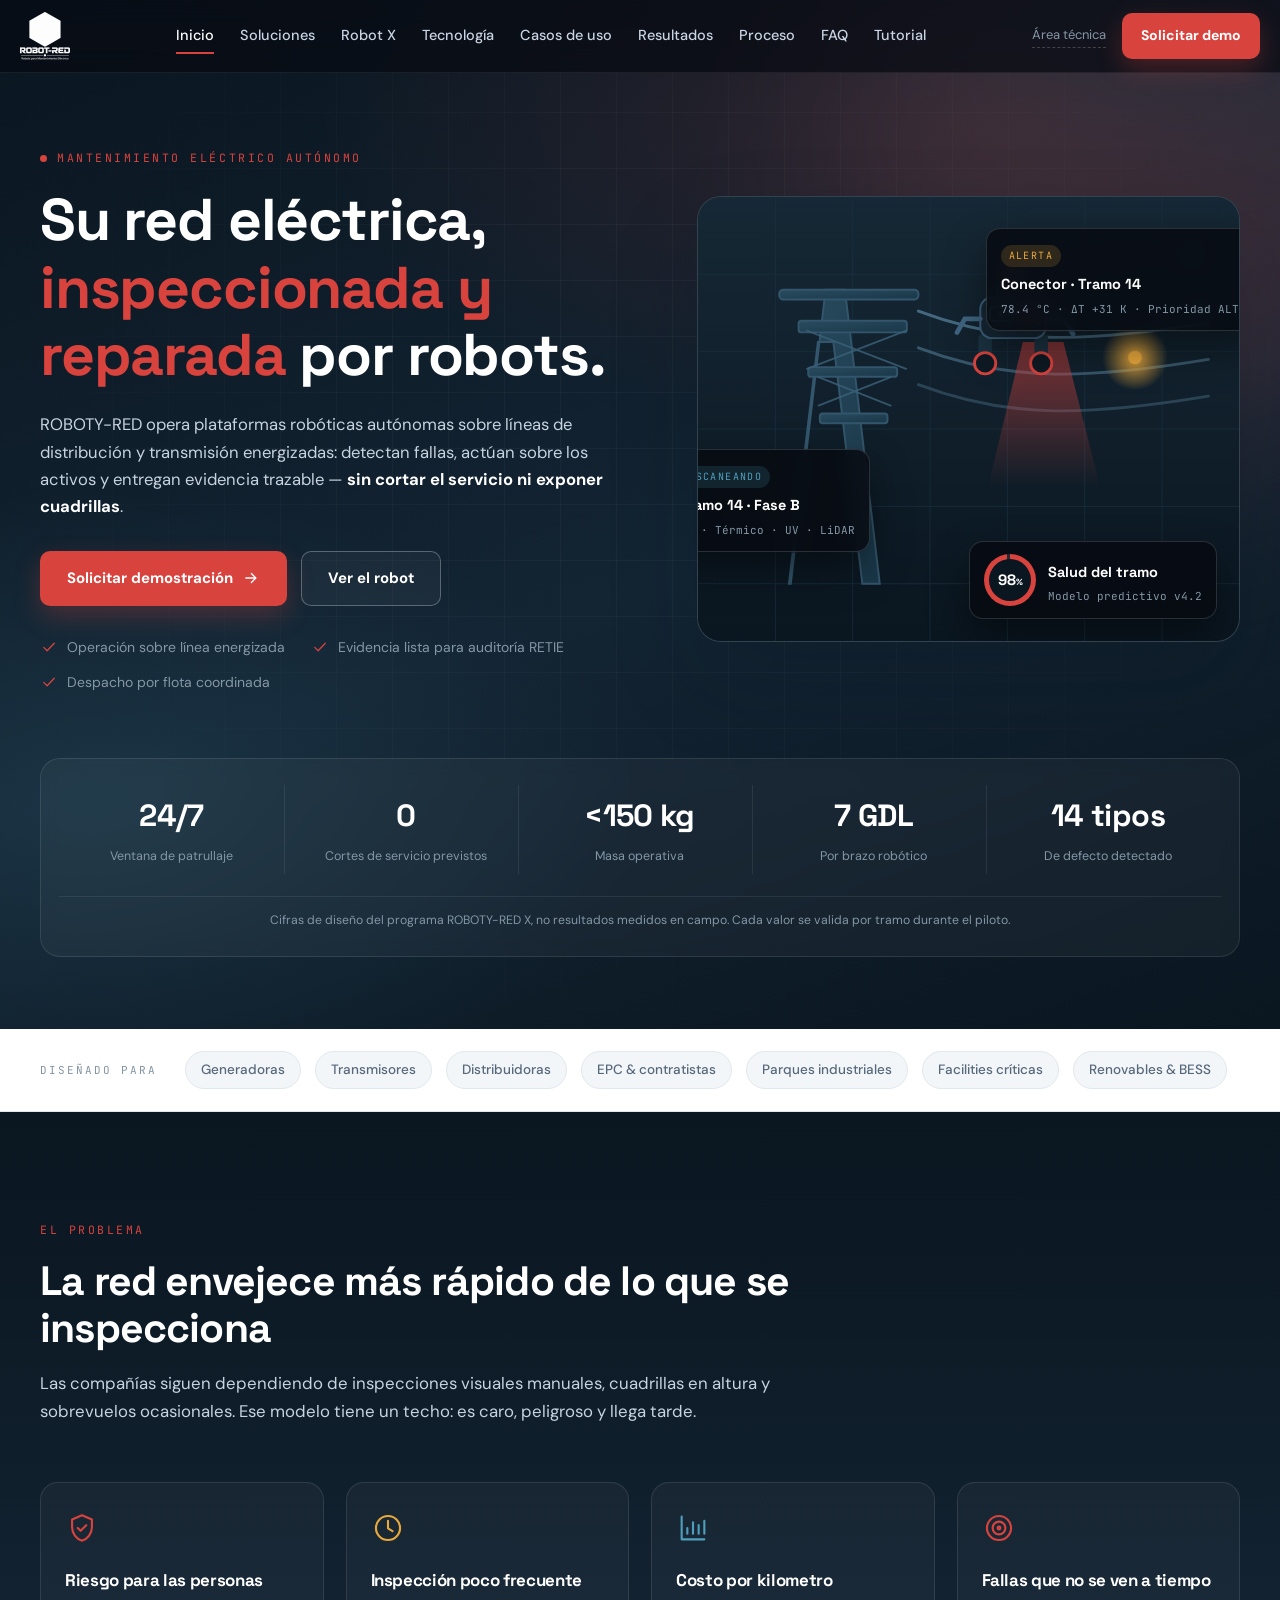
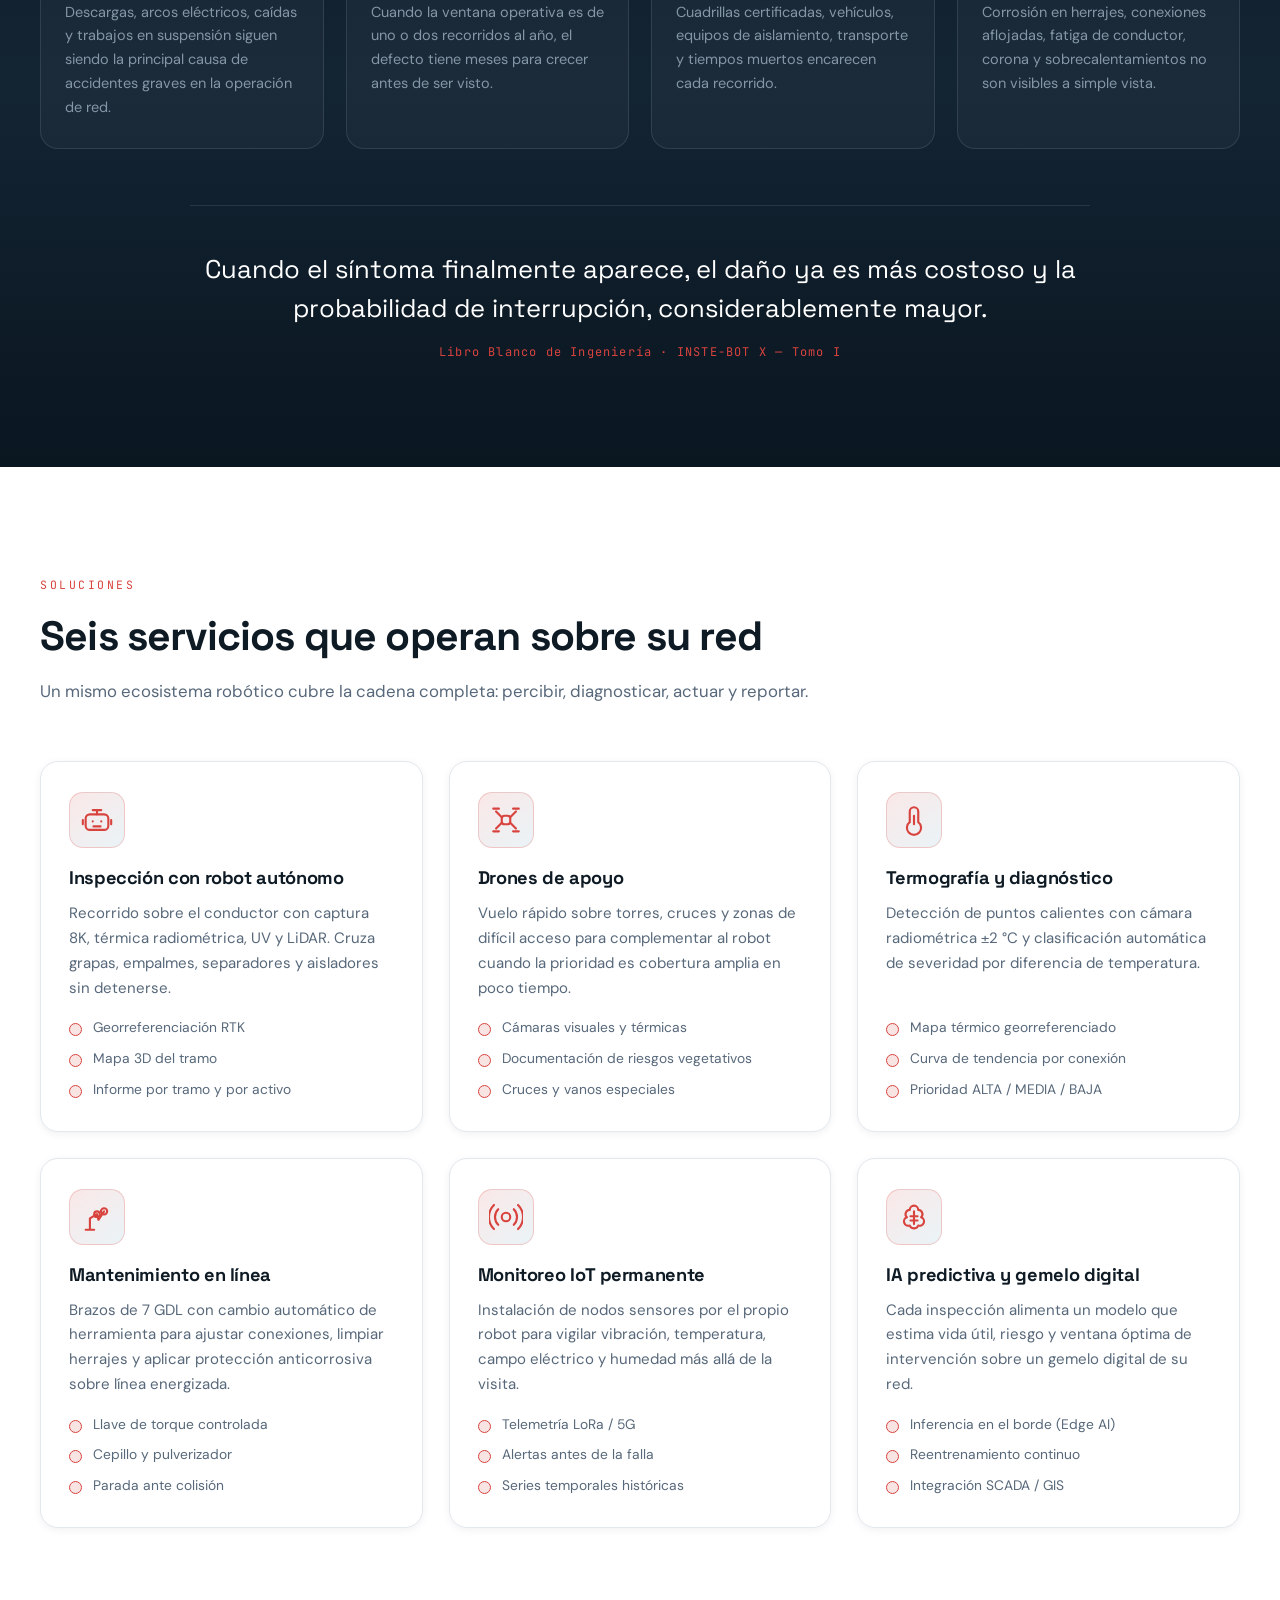
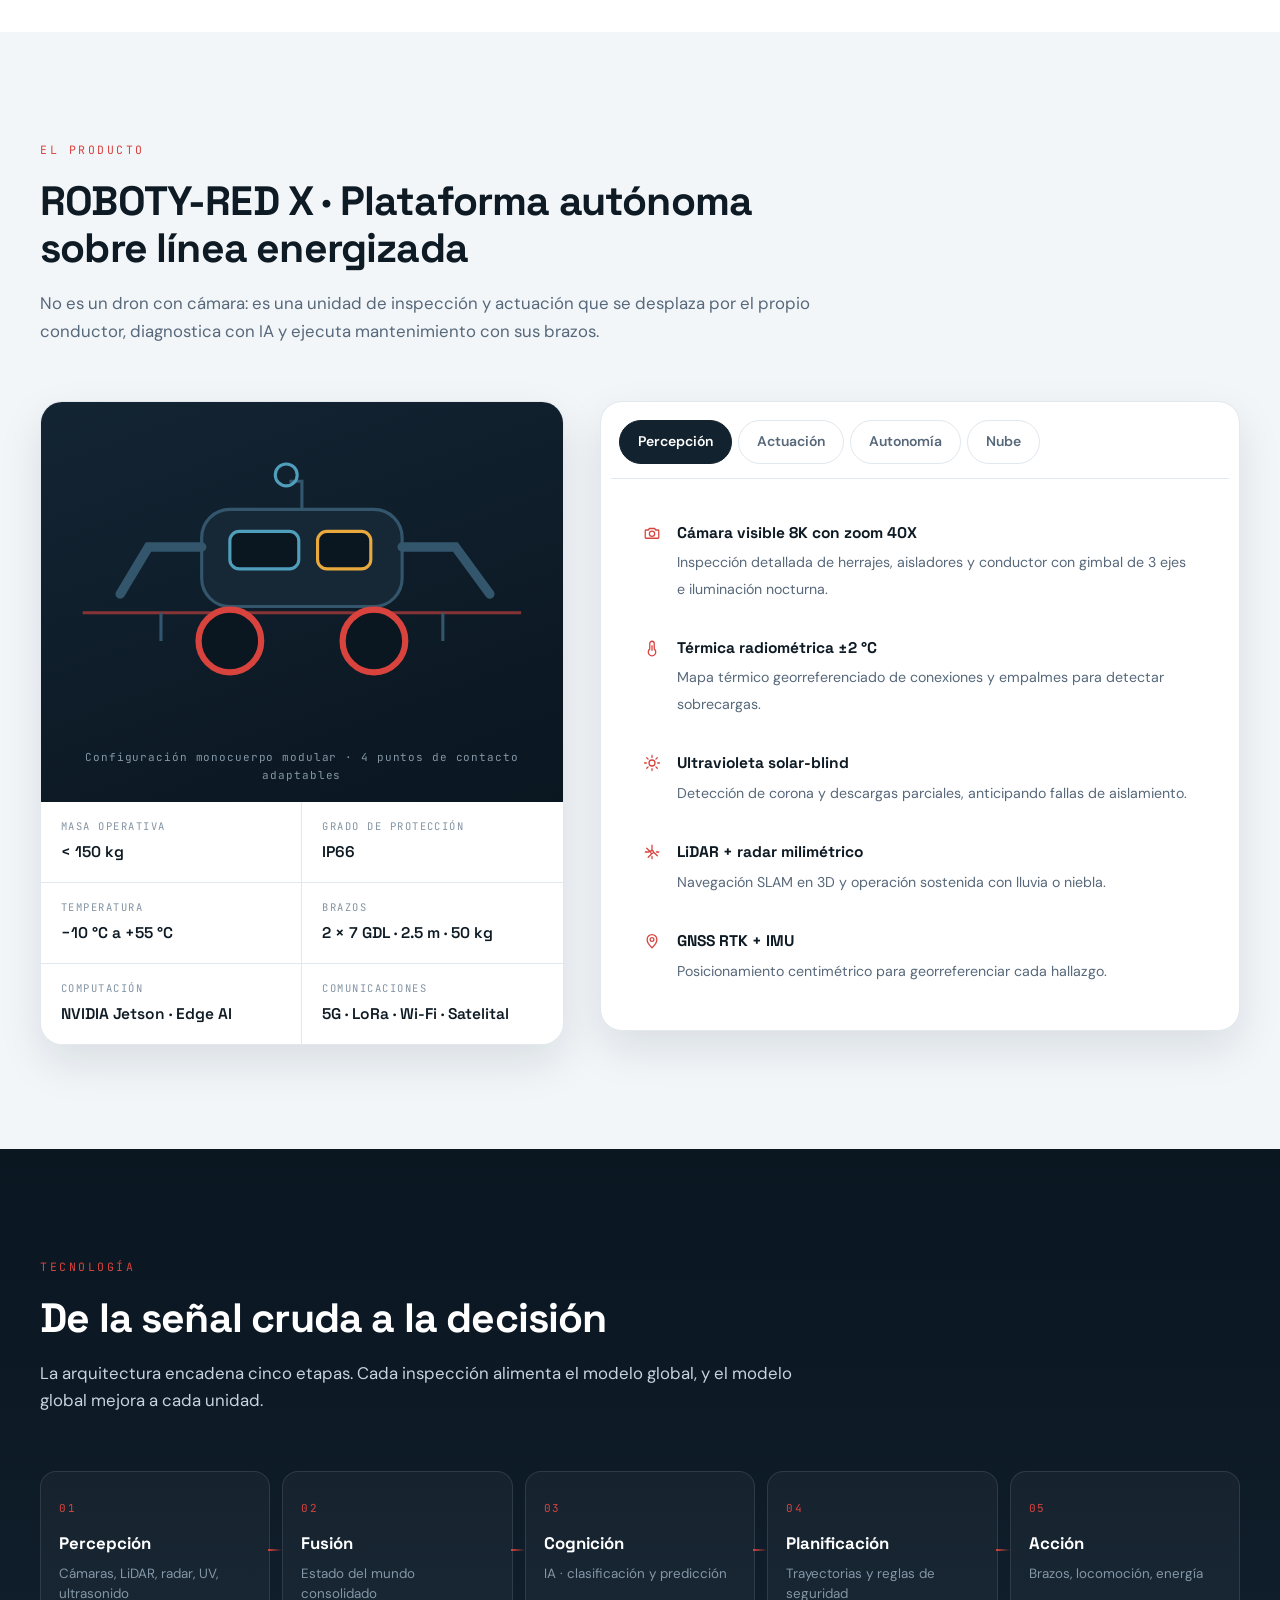
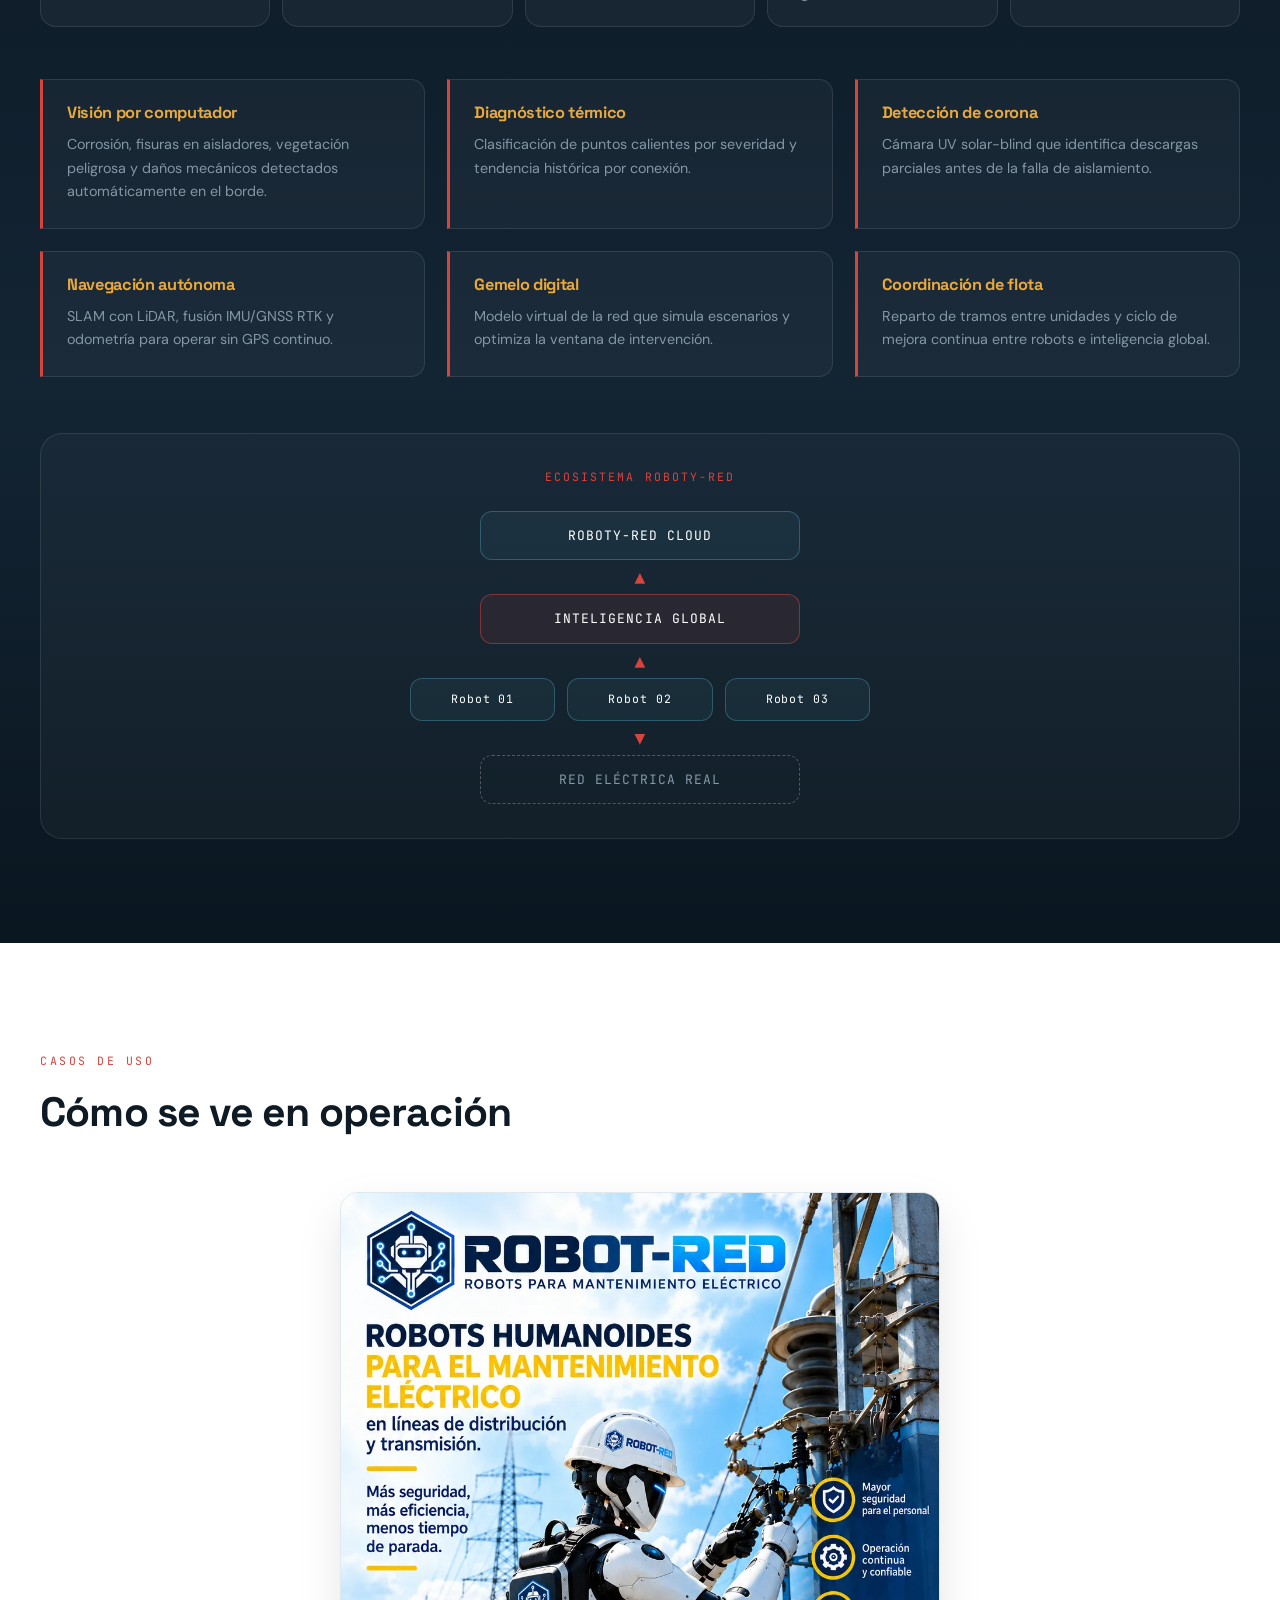
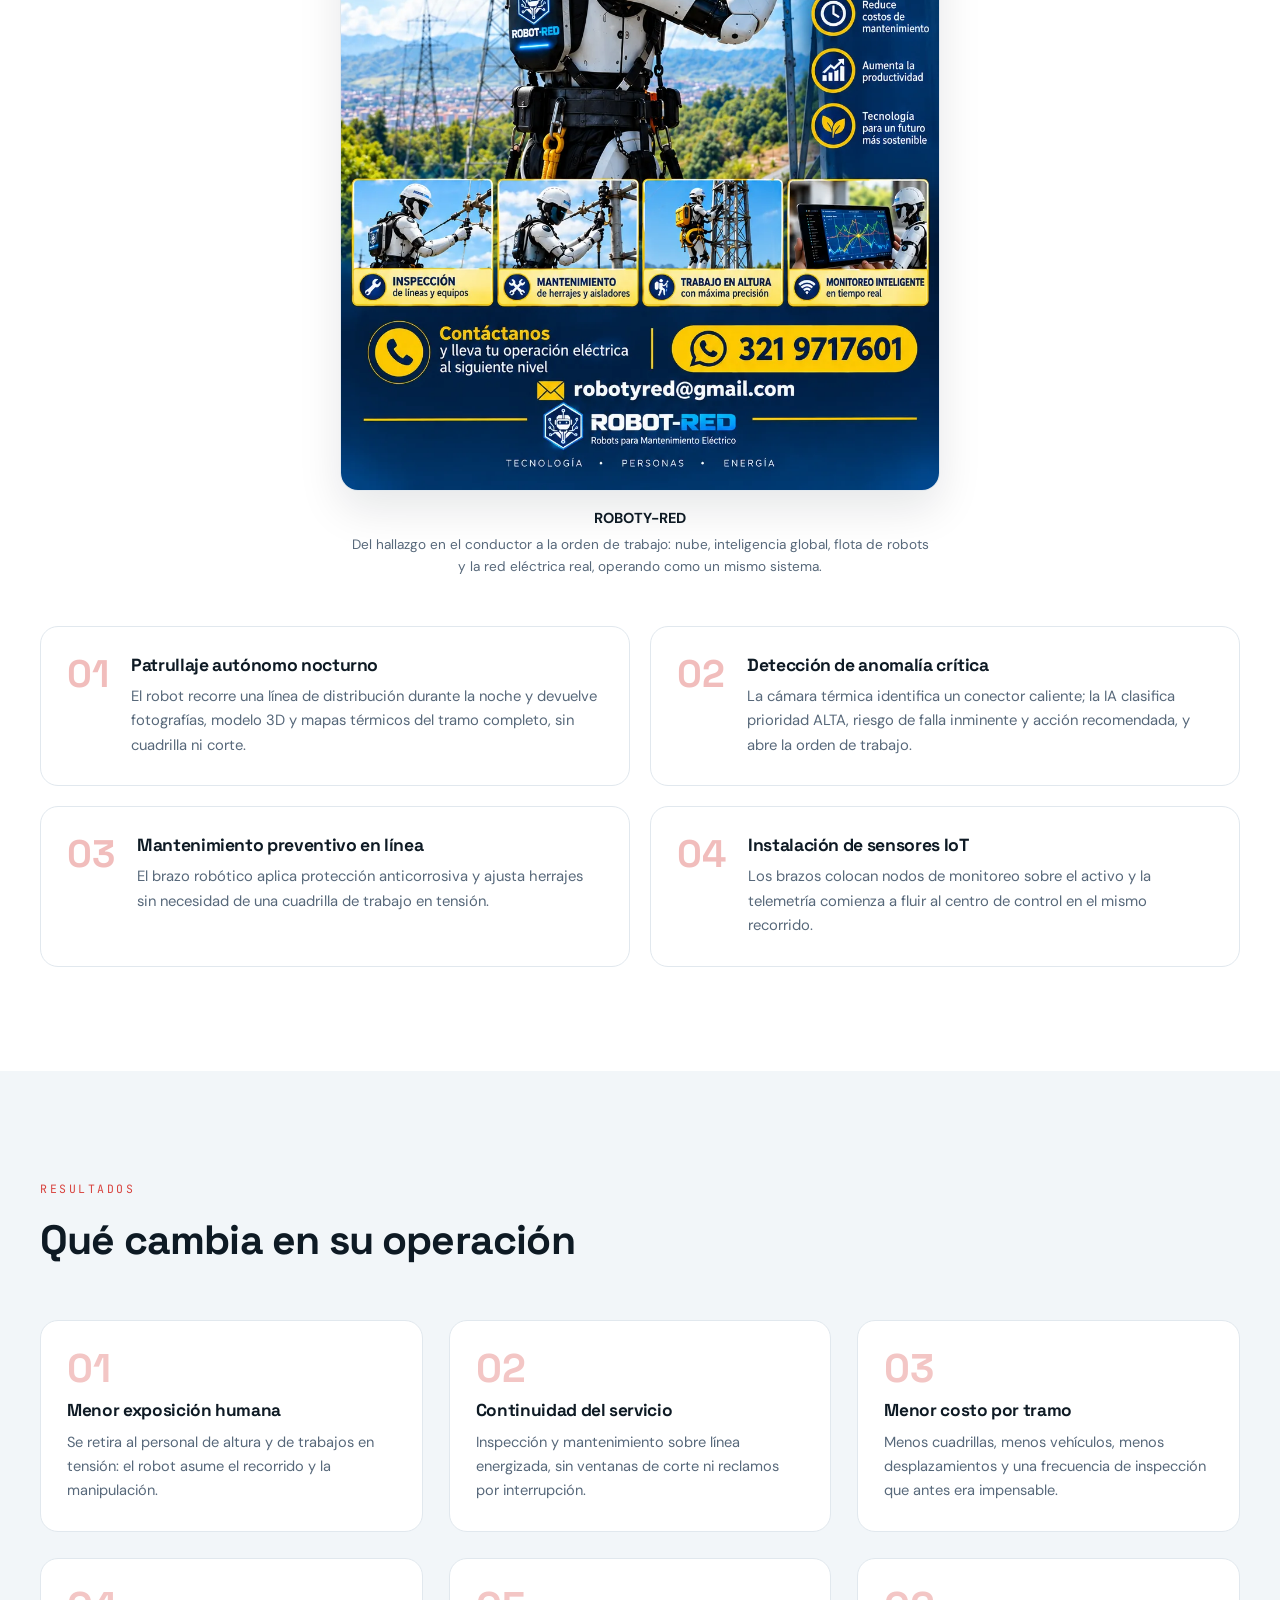
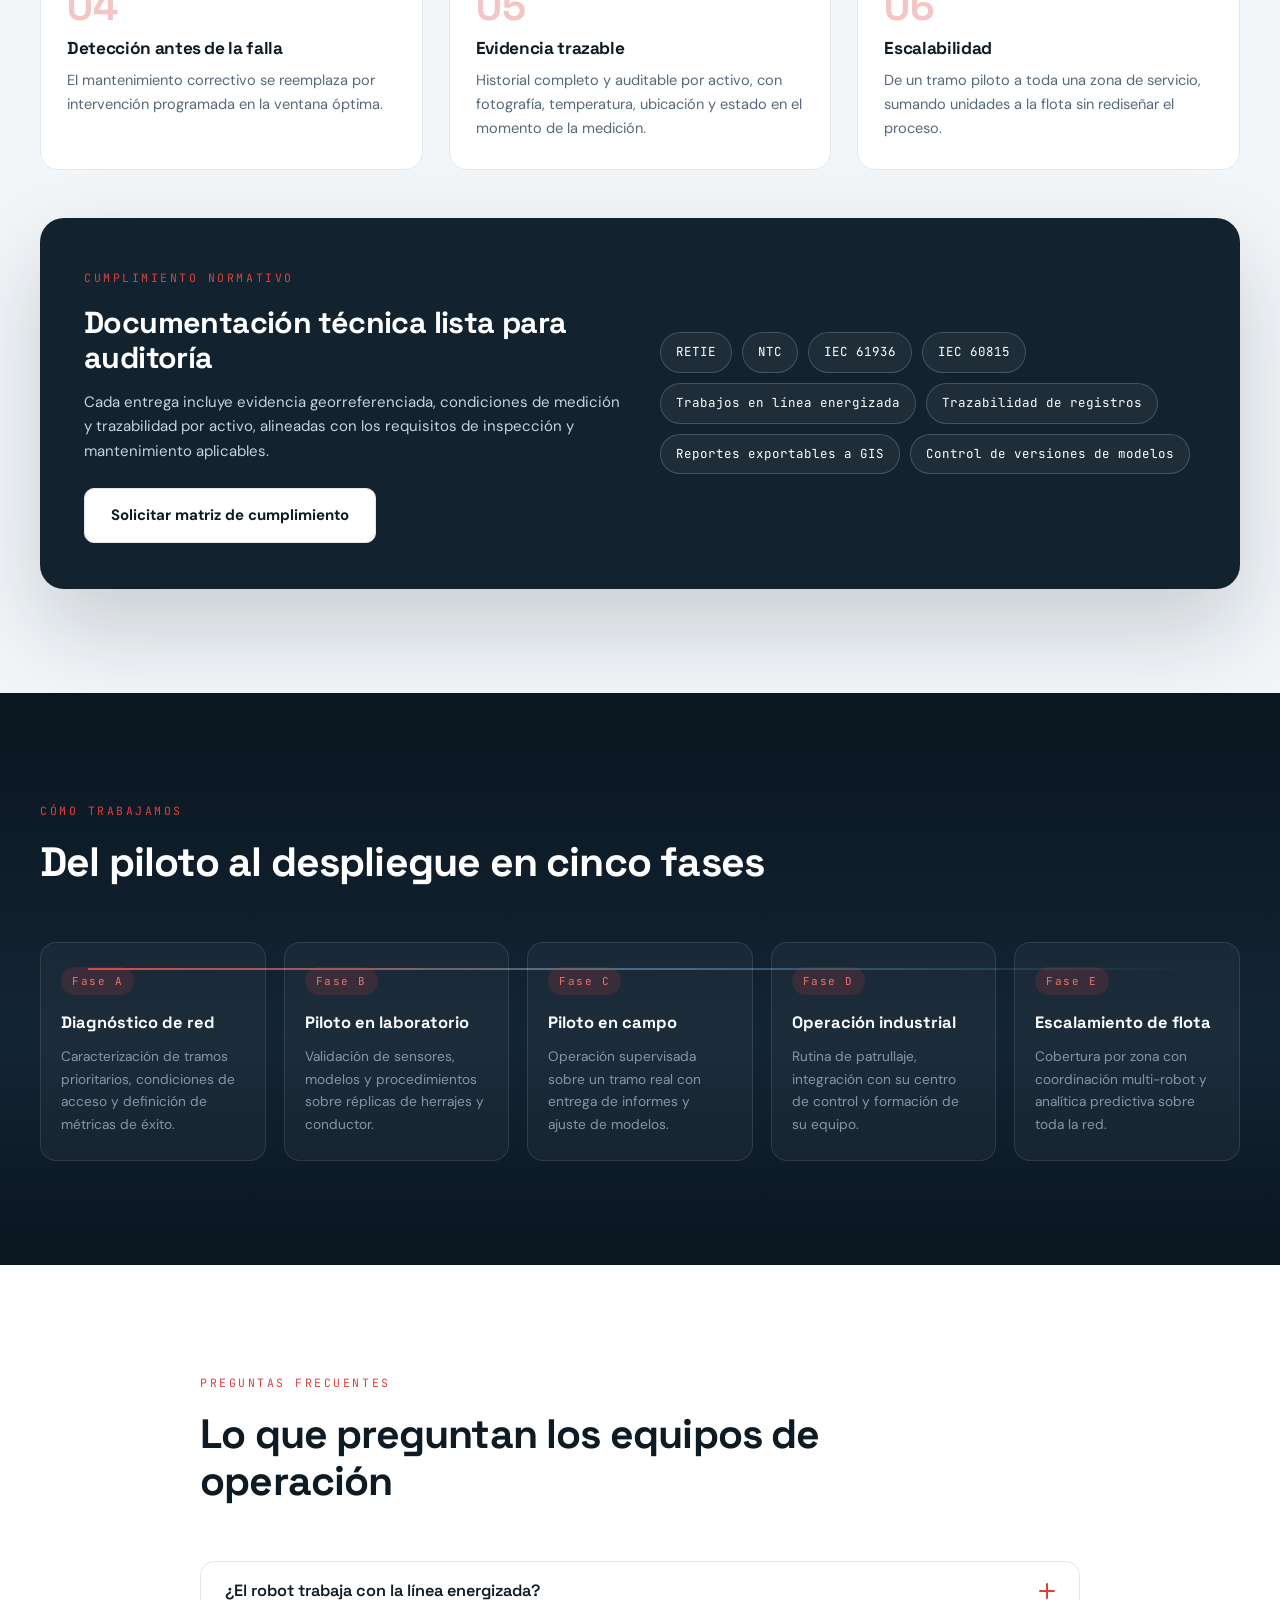
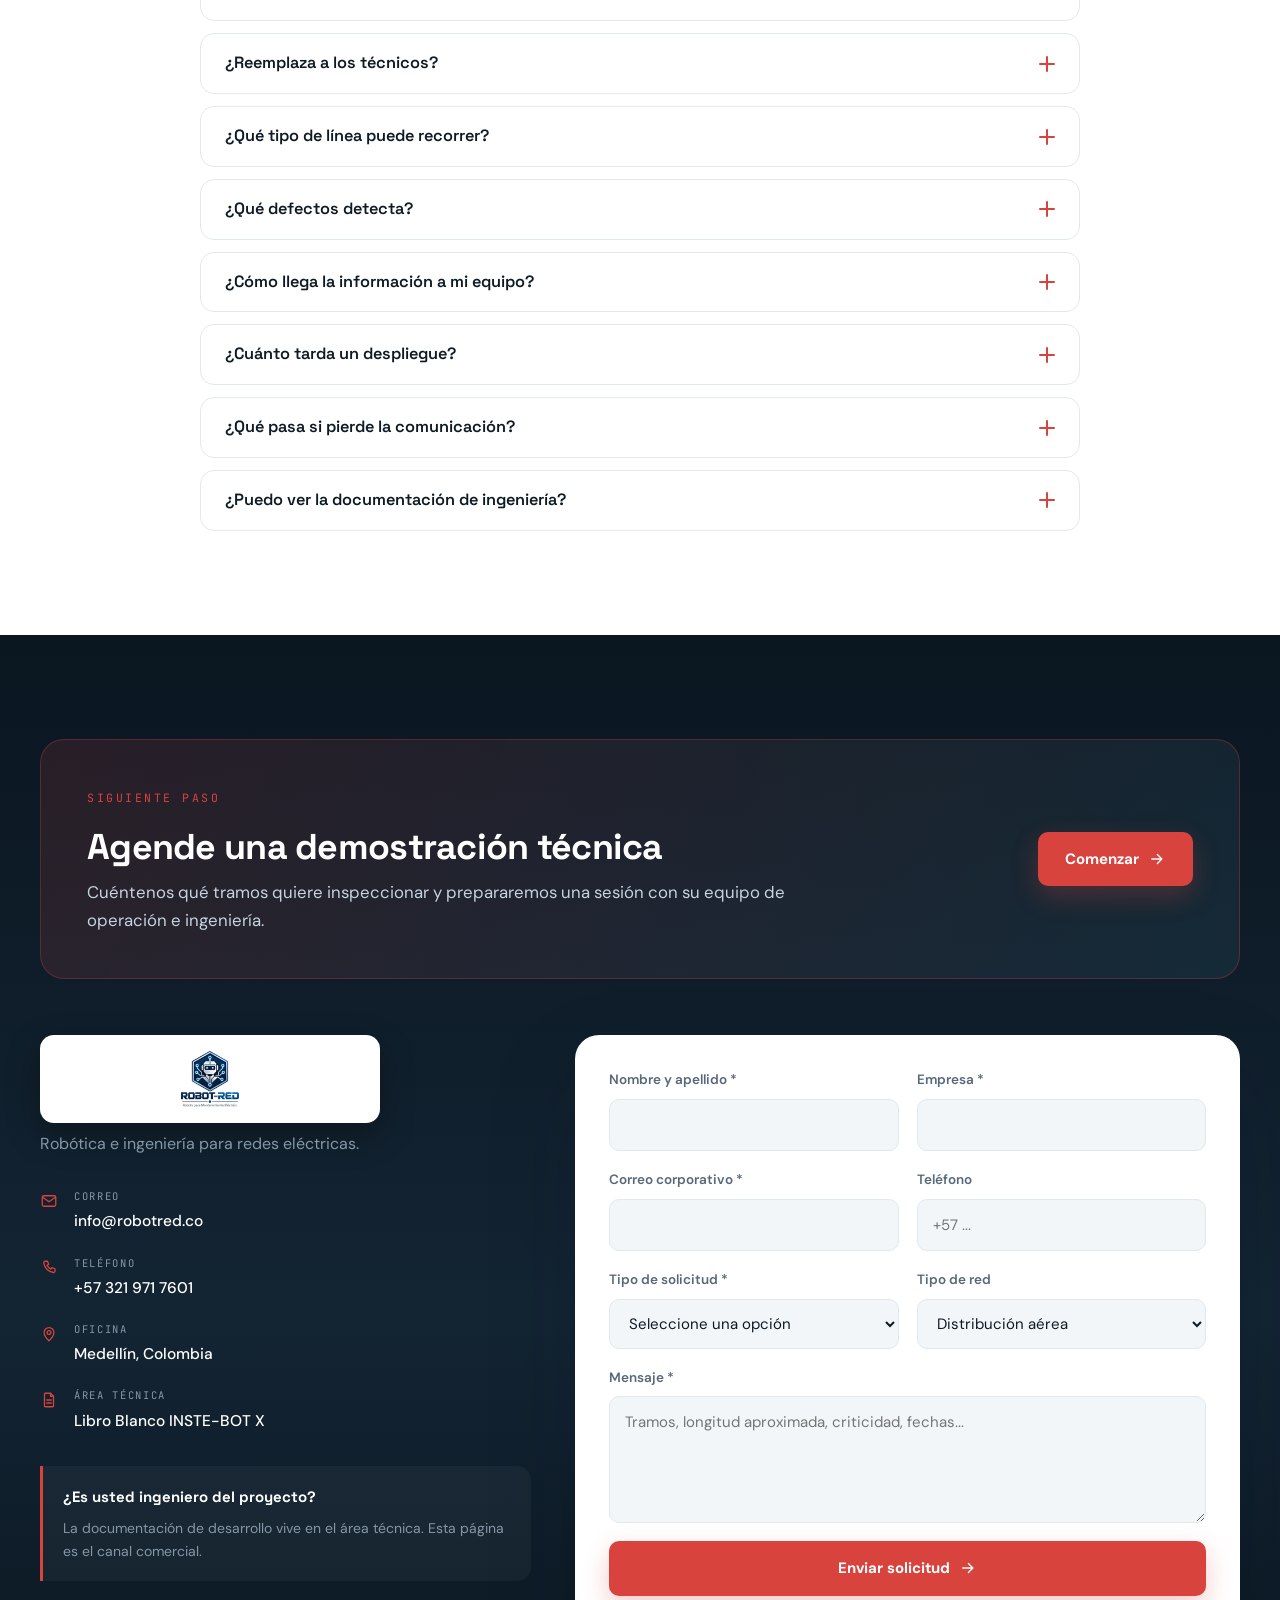
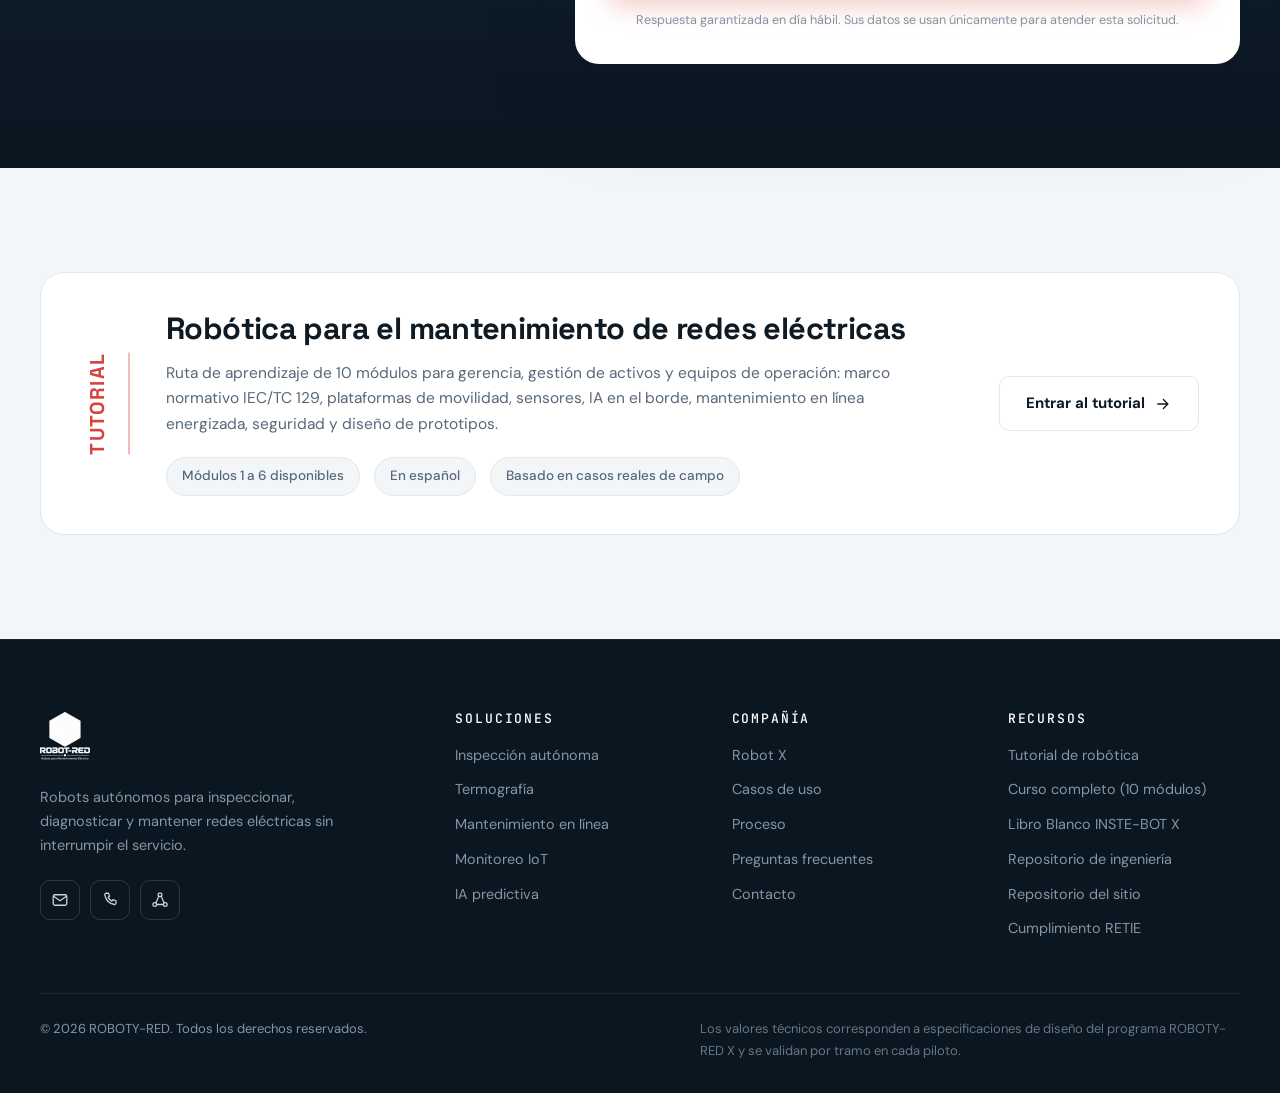
==== commit 69249d3f: "ROBOTY-RED: despliegue Netlify, curso completo y ajustes de branding - Genera curso completo (10 mód" ====
--- a/index.html
+++ b/index.html
@@ -3,24 +3,24 @@
 <head>
   <meta charset="UTF-8">
   <meta name="viewport" content="width=device-width, initial-scale=1.0">
-  <title>ROBOT-RED — Robots autónomos para el mantenimiento de redes eléctricas</title>
-  <meta name="description" content="ROBOT-RED diseña y opera robots autónomos, drones y sistemas de IA para inspeccionar y mantener líneas de distribución y transmisión eléctrica sin interrumpir el servicio.">
+  <title>ROBOTY-RED — Robots autónomos para el mantenimiento de redes eléctricas</title>
+  <meta name="description" content="ROBOTY-RED diseña y opera robots autónomos, drones y sistemas de IA para inspeccionar y mantener líneas de distribución y transmisión eléctrica sin interrumpir el servicio.">
   <meta name="theme-color" content="#0A1620">
-  <meta name="author" content="ROBOT-RED">
+  <meta name="author" content="ROBOTY-RED">
   <meta name="robots" content="index, follow">
   <link rel="canonical" href="https://robotred.co/">
 
   <meta property="og:type" content="website">
   <meta property="og:locale" content="es_CO">
-  <meta property="og:site_name" content="ROBOT-RED">
-  <meta property="og:title" content="ROBOT-RED — Robots autónomos para el mantenimiento de redes eléctricas">
+  <meta property="og:site_name" content="ROBOTY-RED">
+  <meta property="og:title" content="ROBOTY-RED — Robots autónomos para el mantenimiento de redes eléctricas">
   <meta property="og:description" content="Inspección y mantenimiento autónomo sobre líneas energizadas: visión 8K, térmica radiométrica, detección de corona UV y brazos robóticos.">
   <meta property="og:url" content="https://robotred.co/">
   <meta property="og:image" content="https://robotred.co/assets/og-image.png">
   <meta property="og:image:width" content="1200">
   <meta property="og:image:height" content="630">
   <meta name="twitter:card" content="summary_large_image">
-  <meta name="twitter:title" content="ROBOT-RED — Robots autónomos para el mantenimiento de redes eléctricas">
+  <meta name="twitter:title" content="ROBOTY-RED — Robots autónomos para el mantenimiento de redes eléctricas">
   <meta name="twitter:description" content="Inspección y mantenimiento autónomo sobre líneas energizadas sin interrumpir el servicio.">
   <meta name="twitter:image" content="https://robotred.co/assets/og-image.png">
 
@@ -36,7 +36,7 @@
   {
     "@context": "https://schema.org",
     "@type": "Organization",
-    "name": "ROBOT-RED",
+    "name": "ROBOTY-RED",
     "url": "https://robotred.co/",
     "description": "Robótica e ingeniería para el mantenimiento de redes eléctricas de distribución y transmisión.",
     "address": {
@@ -93,7 +93,7 @@
 
   <header class="topbar" id="topbar">
     <div class="topbar-inner">
-      <a class="brand" href="#inicio" aria-label="ROBOT-RED — inicio">
+      <a class="brand" href="#inicio" aria-label="ROBOTY-RED — inicio">
         <img class="brand-logo" src="assets/logo-blanco.webp" width="100" height="96" alt="" fetchpriority="high">
       </a>
 
@@ -128,7 +128,7 @@
         <div class="hero-copy reveal">
           <p class="eyebrow"><span class="dot"></span> Mantenimiento eléctrico autónomo</p>
           <h1>Su red eléctrica, <em>inspeccionada y reparada</em> por robots.</h1>
-          <p class="lede">ROBOT-RED opera plataformas robóticas autónomas sobre líneas de distribución y transmisión energizadas: detectan fallas, actúan sobre los activos y entregan evidencia trazable — <strong>sin cortar el servicio ni exponer cuadrillas</strong>.</p>
+          <p class="lede">ROBOTY-RED opera plataformas robóticas autónomas sobre líneas de distribución y transmisión energizadas: detectan fallas, actúan sobre los activos y entregan evidencia trazable — <strong>sin cortar el servicio ni exponer cuadrillas</strong>.</p>
           <div class="hero-actions">
             <a class="btn btn-primary" href="#contacto">Solicitar demostración <svg class="ico ico-sm"><use href="#i-arrow"/></svg></a>
             <a class="btn btn-ghost" href="#robot">Ver el robot</a>
@@ -246,7 +246,7 @@
         <div class="metric"><strong data-count="150" data-prefix="<" data-suffix=" kg">&lt;150 kg</strong><span>Masa operativa</span></div>
         <div class="metric"><strong data-count="7" data-suffix=" GDL">7 GDL</strong><span>Por brazo robótico</span></div>
         <div class="metric"><strong data-count="14" data-suffix=" tipos">14 tipos</strong><span>De defecto detectado</span></div>
-        <p class="metric-note">Cifras de diseño del programa ROBOT-RED X, no resultados medidos en campo. Cada valor se valida por tramo durante el piloto.</p>
+        <p class="metric-note">Cifras de diseño del programa ROBOTY-RED X, no resultados medidos en campo. Cada valor se valida por tramo durante el piloto.</p>
       </div>
     </section>
 
@@ -389,7 +389,7 @@
       <div class="container">
         <div class="sec-head reveal">
           <p class="eyebrow">El producto</p>
-          <h2>ROBOT-RED X · Plataforma autónoma sobre línea energizada</h2>
+          <h2>ROBOTY-RED X · Plataforma autónoma sobre línea energizada</h2>
           <p class="sec-lede">No es un dron con cámara: es una unidad de inspección y actuación que se desplaza por el propio conductor, diagnostica con IA y ejecuta mantenimiento con sus brazos.</p>
         </div>
 
@@ -465,7 +465,7 @@
 
             <div class="tabpanel" id="panel-4" role="tabpanel" aria-labelledby="tab-4" hidden>
               <ul class="feature-list">
-                <li><svg class="ico ico-sm"><use href="#i-cloud"/></svg><div><strong>ROBOT-RED CLOUD</strong><span>Almacenamiento de telemetría, servicio de gemelo digital y API REST para sus sistemas.</span></div></li>
+                <li><svg class="ico ico-sm"><use href="#i-cloud"/></svg><div><strong>ROBOTY-RED CLOUD</strong><span>Almacenamiento de telemetría, servicio de gemelo digital y API REST para sus sistemas.</span></div></li>
                 <li><svg class="ico ico-sm"><use href="#i-ai"/></svg><div><strong>IA en el borde y en la nube</strong><span>Decisión en tiempo real sobre el robot; reentrenamiento continuo de modelos en la nube.</span></div></li>
                 <li><svg class="ico ico-sm"><use href="#i-chart"/></svg><div><strong>Centro de control</strong><span>Tablero único para ver alertas, salud de activos, órdenes de trabajo y evidencia.</span></div></li>
                 <li><svg class="ico ico-sm"><use href="#i-doc"/></svg><div><strong>Informes y trazabilidad</strong><span>Historial auditable por activo, exportable a GIS, SCADA y sistemas de mantenimiento.</span></div></li>
@@ -504,9 +504,9 @@
         </div>
 
         <div class="ecosystem reveal">
-          <p class="eco-title">Ecosistema ROBOT-RED</p>
+          <p class="eco-title">Ecosistema ROBOTY-RED</p>
           <div class="eco-flow" role="img" aria-label="Diagrama del ecosistema: nube, inteligencia global, robots y red eléctrica">
-            <div class="eco-node">ROBOT-RED CLOUD</div>
+            <div class="eco-node">ROBOTY-RED CLOUD</div>
             <span class="eco-arrow">▲</span>
             <div class="eco-node accent">INTELIGENCIA GLOBAL</div>
             <span class="eco-arrow">▲</span>
@@ -533,10 +533,10 @@
         <figure class="case-figure reveal">
           <picture>
             <source srcset="assets/esquema.webp" type="image/webp">
-            <img src="assets/esquema.jpg" width="1024" height="1536" loading="lazy" decoding="async" alt="Esquema del sistema ROBOT-RED: nube, inteligencia global, flota de robots y red eléctrica">
+            <img src="assets/esquema.jpg" width="1024" height="1536" loading="lazy" decoding="async" alt="Esquema del sistema ROBOTY-RED: nube, inteligencia global, flota de robots y red eléctrica">
           </picture>
           <figcaption>
-            <strong>ROBOT-RED</strong>
+            <strong>ROBOTY-RED</strong>
             Del hallazgo en el conductor a la orden de trabajo: nube, inteligencia global,
             flota de robots y la red eléctrica real, operando como un mismo sistema.
           </figcaption>
@@ -658,7 +658,7 @@
           </div>
           <div class="faq-item reveal">
             <h3><button class="faq-q" aria-expanded="false">¿Cómo llega la información a mi equipo?<span class="faq-ico"></span></button></h3>
-            <div class="faq-a" hidden><p>Todo converge en ROBOT-RED CLOUD: alertas, imágenes, mapas térmicos, modelo 3D e informes por activo. La plataforma expone una API REST y puede integrarse con sus sistemas GIS, SCADA y de gestión de mantenimiento.</p></div>
+            <div class="faq-a" hidden><p>Todo converge en ROBOTY-RED CLOUD: alertas, imágenes, mapas térmicos, modelo 3D e informes por activo. La plataforma expone una API REST y puede integrarse con sus sistemas GIS, SCADA y de gestión de mantenimiento.</p></div>
           </div>
           <div class="faq-item reveal">
             <h3><button class="faq-q" aria-expanded="false">¿Cuánto tarda un despliegue?<span class="faq-ico"></span></button></h3>
@@ -691,7 +691,7 @@
         <div class="contact-grid">
           <div class="contact-info reveal">
             <div class="logo-full">
-              <img src="assets/logo-color.webp" width="100" height="96" alt="ROBOT-RED — Robótica e ingeniería para redes eléctricas" loading="lazy">
+              <img src="assets/logo-color.webp" width="100" height="96" alt="ROBOTY-RED — Robótica e ingeniería para redes eléctricas" loading="lazy">
             </div>
             <p class="tagline">Robótica e ingeniería para redes eléctricas.</p>
 
@@ -805,7 +805,7 @@
   <footer class="footer">
     <div class="container footer-grid">
       <div class="footer-brand">
-        <a class="brand" href="#inicio" aria-label="ROBOT-RED — inicio">
+        <a class="brand" href="#inicio" aria-label="ROBOTY-RED — inicio">
           <img class="brand-logo" src="assets/logo-blanco.webp" width="100" height="96" alt="" loading="lazy">
         </a>
         <p>Robots autónomos para inspeccionar, diagnosticar y mantener redes eléctricas sin interrumpir el servicio.</p>
@@ -837,6 +837,7 @@
       <nav class="footer-col" aria-label="Recursos">
         <h4>Recursos</h4>
         <a href="tutorial.html">Tutorial de robótica</a>
+        <a href="curso/index.html">Curso completo (10 módulos)</a>
         <a href="https://alejandro8aperez.github.io/INSTE-BOT/" target="_blank" rel="noopener">Libro Blanco INSTE-BOT X</a>
         <a href="https://github.com/alejandro8aperez/INSTE-BOT" target="_blank" rel="noopener">Repositorio de ingeniería</a>
         <a href="https://github.com/alejandro8aperez/Robotred" target="_blank" rel="noopener">Repositorio del sitio</a>
@@ -845,8 +846,8 @@
     </div>
 
     <div class="container footer-bottom">
-      <p>© <span id="year">2026</span> ROBOT-RED. Todos los derechos reservados.</p>
-      <p class="foot-note">Los valores técnicos corresponden a especificaciones de diseño del programa ROBOT-RED X y se validan por tramo en cada piloto.</p>
+      <p>© <span id="year">2026</span> ROBOTY-RED. Todos los derechos reservados.</p>
+      <p class="foot-note">Los valores técnicos corresponden a especificaciones de diseño del programa ROBOTY-RED X y se validan por tramo en cada piloto.</p>
     </div>
   </footer>
 
--- a/styles.css
+++ b/styles.css
@@ -1,5 +1,5 @@
 /* =========================================================
-   ROBOTRED — styles.css
+   ROBOTY-RED — styles.css
    ========================================================= */
 
 :root{
@@ -769,8 +769,17 @@
   flex:none;margin-left:auto;font-family:var(--ff-mono);font-size:10.5px;
   letter-spacing:.14em;text-transform:uppercase;padding:6px 12px;border-radius:999px;
   border:1px solid var(--line);color:var(--muted-2);background:var(--bg-alt);
+  white-space:nowrap;
 }
 .mod-state.published{border-color:rgba(31,122,72,.32);color:#1F7A48;background:rgba(31,122,72,.07);}
+/* Como <a>, el estado tambien es la via de entrada a la leccion. */
+a.mod-state{
+  display:inline-flex;align-items:center;gap:7px;text-decoration:none;
+  transition:border-color .2s,background .2s,transform .2s;
+}
+a.mod-state:hover{border-color:#1F7A48;background:rgba(31,122,72,.13);transform:translateX(3px);}
+a.mod-state:focus-visible{outline:2px solid var(--red);outline-offset:2px;}
+a.mod-state .ico{width:14px;height:14px;}
 .mod .ticks{display:grid;grid-template-columns:1fr 1fr;gap:9px 26px;}
 .mod .ticks li{font-size:14.6px;}
 .mod.mod-soon{background:var(--bg-alt);}
@@ -831,12 +840,139 @@
   .tut-hero{padding:calc(var(--topbar-h) + 40px) 0 64px;}
   .tut-kicker{letter-spacing:.3em;}
   .tut-facts{gap:14px 24px;margin-top:40px;}
-  .mod{padding:22px 18px;}
+.mod{padding:22px 18px;}
   .mod-head{flex-wrap:wrap;gap:12px;}
-  .mod-state{margin-left:0;}
+  .mod-state,.a.mod-state{margin-left:0;}
+  .mod .ticks{grid-template-columns:1fr;}
 }
 
 @media print{
   .tut-hero{background:#fff !important;color:#000 !important;}
   .tut-title,.tut-sub,.tut-facts strong{color:#000 !important;}
 }
+
+/* =========================================================
+   CURSO / LECCIONES (curso/)
+   ========================================================= */
+.page-curso{background:var(--ink);}
+
+.leccion{padding:calc(var(--topbar-h) + 56px) 0 96px;background:#fff;color:var(--text);}
+.leccion-wrap{width:min(880px,100%);}
+
+.leccion-head{margin-bottom:56px;padding-bottom:36px;border-bottom:1px solid var(--line);}
+.leccion-num{
+  font-family:var(--ff-mono);font-size:12px;letter-spacing:.3em;
+  text-transform:uppercase;color:var(--red);margin-bottom:16px;
+}
+.leccion-head h1{font-size:clamp(1.9rem,4vw,3rem);margin-bottom:20px;}
+.leccion-lead{font-size:clamp(1.02rem,1.5vw,1.16rem);color:var(--muted);max-width:64ch;}
+
+.leccion-meta{display:flex;flex-wrap:wrap;gap:10px 26px;margin-top:26px;padding-top:22px;border-top:1px solid var(--line);}
+.leccion-meta li{display:flex;align-items:center;gap:9px;font-size:13.6px;color:var(--muted-2);}
+.leccion-meta .ico{color:var(--red);}
+
+/* ---------- cuerpo ---------- */
+.leccion-body > section{margin-bottom:52px;}
+.leccion-body h2{
+  font-size:clamp(1.3rem,2.2vw,1.7rem);margin-bottom:18px;
+  padding-bottom:12px;border-bottom:1px solid var(--line);
+}
+.leccion-body h3{font-size:1.1rem;margin:26px 0 10px;}
+.leccion-body p{margin-bottom:16px;color:var(--muted);line-height:1.72;}
+.leccion-body strong{color:var(--text);}
+.leccion-body em{color:var(--text);font-style:italic;}
+.leccion-body ul.bullets{margin:0 0 20px;display:flex;flex-direction:column;gap:10px;}
+.leccion-body ul.bullets li{position:relative;padding-left:26px;color:var(--muted);line-height:1.65;}
+.leccion-body ul.bullets li::before{
+  content:"";position:absolute;left:0;top:10px;width:8px;height:8px;border-radius:2px;
+  background:var(--red);transform:rotate(45deg);
+}
+.leccion-body ol.steps{margin:0 0 20px;counter-reset:step;display:flex;flex-direction:column;gap:14px;}
+.leccion-body ol.steps li{position:relative;padding-left:44px;color:var(--muted);line-height:1.68;}
+.leccion-body ol.steps li::before{
+  counter-increment:step;content:counter(step);
+  position:absolute;left:0;top:0;width:28px;height:28px;border-radius:50%;
+  display:grid;place-items:center;background:rgba(216,67,62,.10);
+  color:var(--red);font-family:var(--ff-mono);font-size:12.5px;
+}
+
+/* ---------- tablas ---------- */
+.table-wrap{overflow-x:auto;margin:0 0 24px;border:1px solid var(--line);border-radius:14px;}
+.leccion-body table{width:100%;border-collapse:collapse;font-size:14.4px;}
+.leccion-body thead th{
+  background:var(--bg-alt);text-align:left;padding:13px 16px;
+  font-family:var(--ff-mono);font-size:10.5px;letter-spacing:.12em;
+  text-transform:uppercase;color:var(--muted-2);white-space:nowrap;
+}
+.leccion-body tbody td{padding:13px 16px;border-top:1px solid var(--line);color:var(--muted);vertical-align:top;}
+.leccion-body tbody td:first-child{color:var(--text);font-weight:500;}
+.leccion-body tbody tr:hover{background:var(--bg-alt);}
+
+/* ---------- avisos ---------- */
+.callout{
+  border-left:3px solid var(--blue);background:rgba(79,159,188,.07);
+  border-radius:0 12px 12px 0;padding:20px 22px;margin:0 0 24px;
+}
+.callout-title{display:flex;align-items:center;gap:9px;font-family:var(--ff-display);font-size:14.5px;color:var(--ink);margin-bottom:8px;}
+.callout p{margin:0;font-size:14.6px;color:var(--muted);}
+.callout.warn{border-left-color:var(--amber);background:rgba(233,169,60,.09);}
+.callout.warn .callout-title{color:#8A6212;}
+.callout.key{border-left-color:var(--red);background:rgba(216,67,62,.07);}
+.callout.key .callout-title{color:var(--red);}
+
+/* ---------- glossary ---------- */
+.glossary{display:grid;gap:2px;background:var(--line);border:1px solid var(--line);border-radius:14px;overflow:hidden;margin-bottom:24px;}
+.glossary > div{background:#fff;padding:14px 18px;}
+.glossary dt{font-family:var(--ff-display);font-weight:600;font-size:15px;margin-bottom:4px;}
+.glossary dd{margin:0;font-size:14.4px;color:var(--muted);line-height:1.6;}
+
+/* ---------- taller y resumen ---------- */
+.taller{background:var(--bg-alt);border:1px solid var(--line);border-radius:18px;padding:30px 28px;margin-bottom:52px;}
+.taller .callout-title{color:var(--red);font-size:1.05rem;}
+.taller h2{border:0;padding:0;margin:0 0 16px;}
+.taller > p:first-of-type{color:var(--muted);}
+.entrega{
+  margin-top:22px;padding-top:18px;border-top:1px dashed var(--line);
+  font-size:14.4px;color:var(--muted);
+}
+.entrega strong{display:block;font-family:var(--ff-display);color:var(--text);margin-bottom:6px;font-size:15px;}
+
+.resumen-eco{background:var(--ink);color:#fff;border-radius:20px;padding:32px 30px;margin-bottom:52px;}
+.resumen-eco h2{color:#fff;border-color:rgba(255,255,255,.12);margin-bottom:16px;}
+.resumen-eco p{color:var(--dark-text);}
+.resumen-eco strong{color:#fff;}
+
+/* ---------- navegacion entre lecciones ---------- */
+.leccion-nav{display:flex;justify-content:space-between;gap:16px;padding-top:32px;border-top:1px solid var(--line);}
+.leccion-nav .btn-outline{color:var(--text);}
+.leccion-nav .empty{visibility:hidden;}
+
+/* ---------- indice del curso ---------- */
+.curso-index{display:flex;flex-direction:column;gap:12px;margin:0 0 52px;padding:0;list-style:none;}
+.curso-index a{
+  display:flex;align-items:center;gap:20px;text-decoration:none;color:inherit;
+  background:#fff;border:1px solid var(--line);border-radius:14px;
+  padding:18px 22px;transition:transform .2s,border-color .2s,box-shadow .2s;
+}
+.curso-index a:hover{transform:translateX(6px);border-color:rgba(216,67,62,.4);box-shadow:var(--shadow-sm);}
+.curso-index .n{font-family:var(--ff-mono);font-size:15px;color:var(--red);flex:none;}
+.curso-index strong{display:block;font-family:var(--ff-display);font-size:16px;margin-bottom:4px;}
+.curso-index span{font-size:14px;color:var(--muted);line-height:1.55;}
+.curso-index .ico{margin-left:auto;color:var(--muted-2);}
+
+@media (max-width:760px){
+  .leccion{padding-top:calc(var(--topbar-h) + 36px);}
+  .leccion-meta{gap:10px 18px;}
+  .leccion-nav{flex-direction:column-reverse;}
+  .leccion-nav .btn{width:100%;justify-content:center;}
+  .leccion-nav .empty{display:none;}
+  .curso-index a{gap:14px;padding:16px 18px;}
+}
+
+@media print{
+  .leccion{padding-top:0;background:#fff;}
+  .leccion-nav,.topbar{display:none !important;}
+  .resumen-eco{background:#fff !important;border:1px solid #000;}
+  .resumen-eco h2,.resumen-eco strong{color:#000 !important;}
+  .resumen-eco p{color:#000 !important;}
+}
